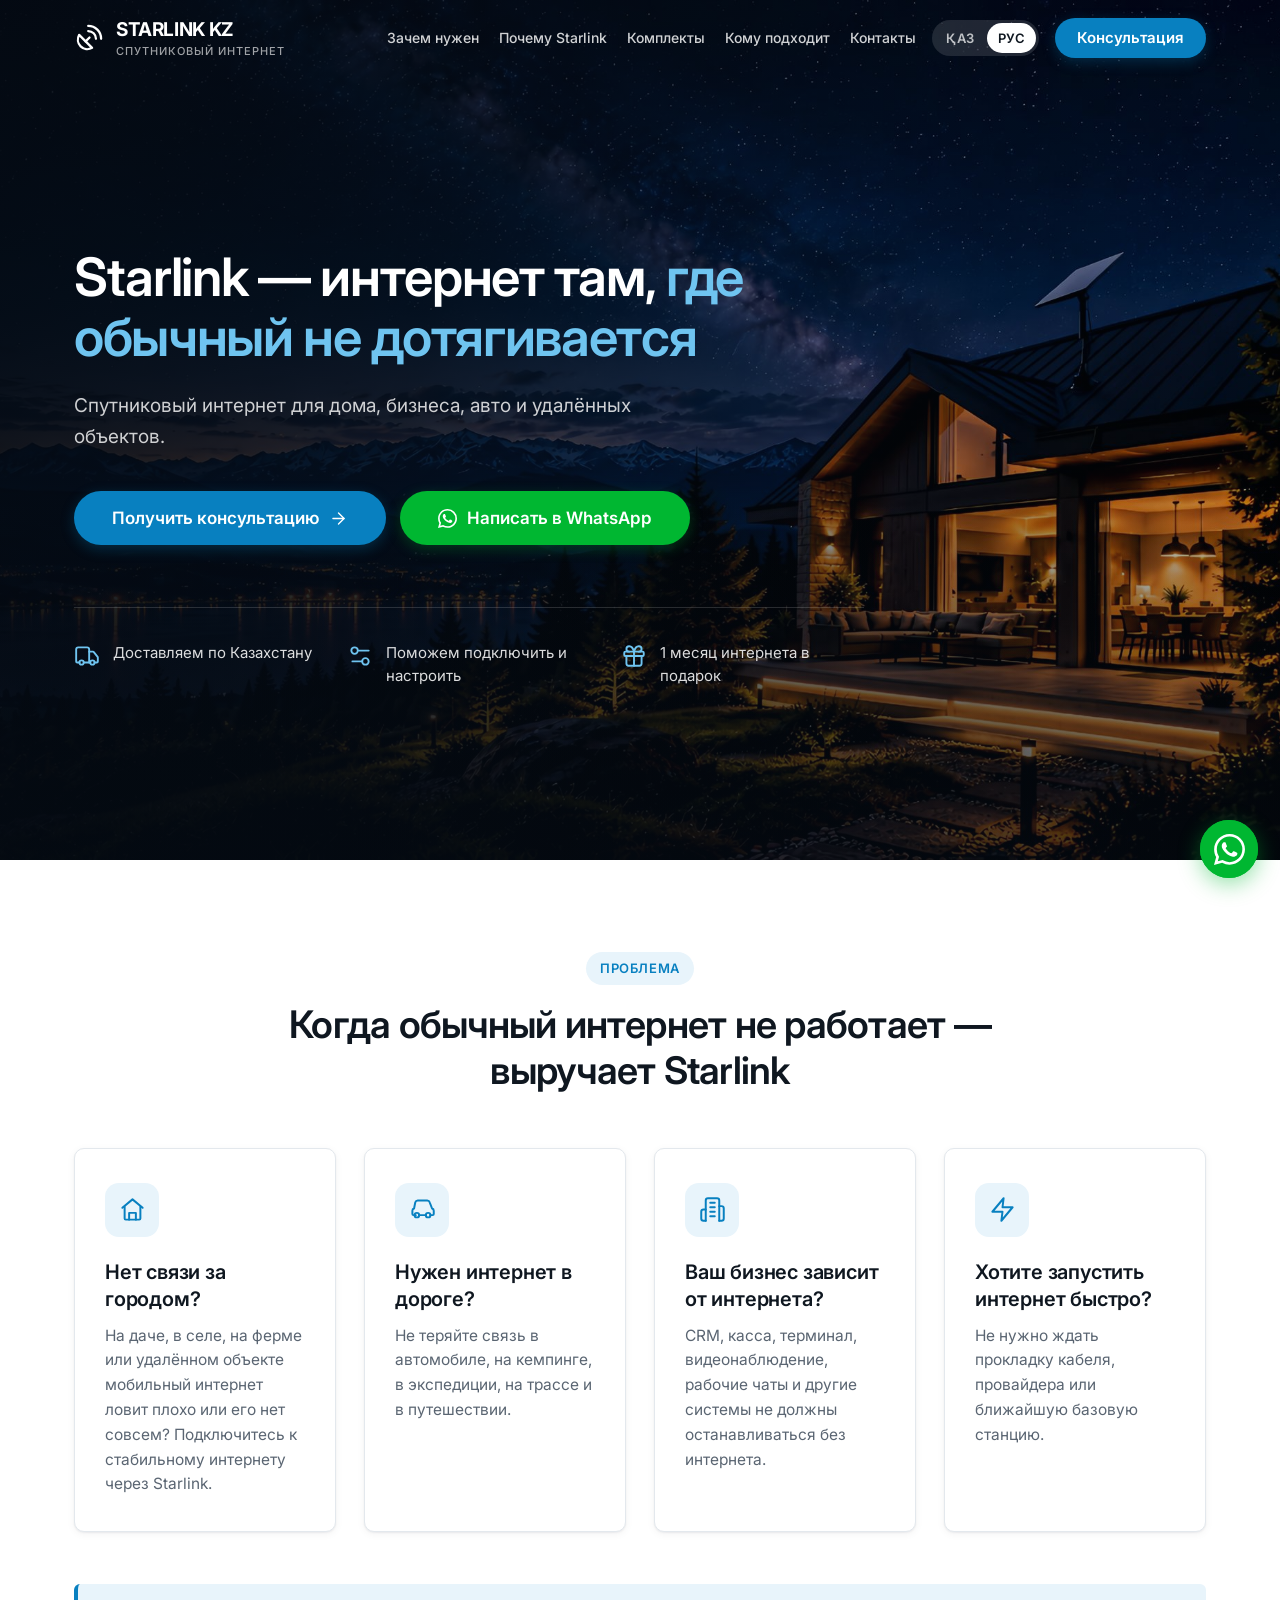
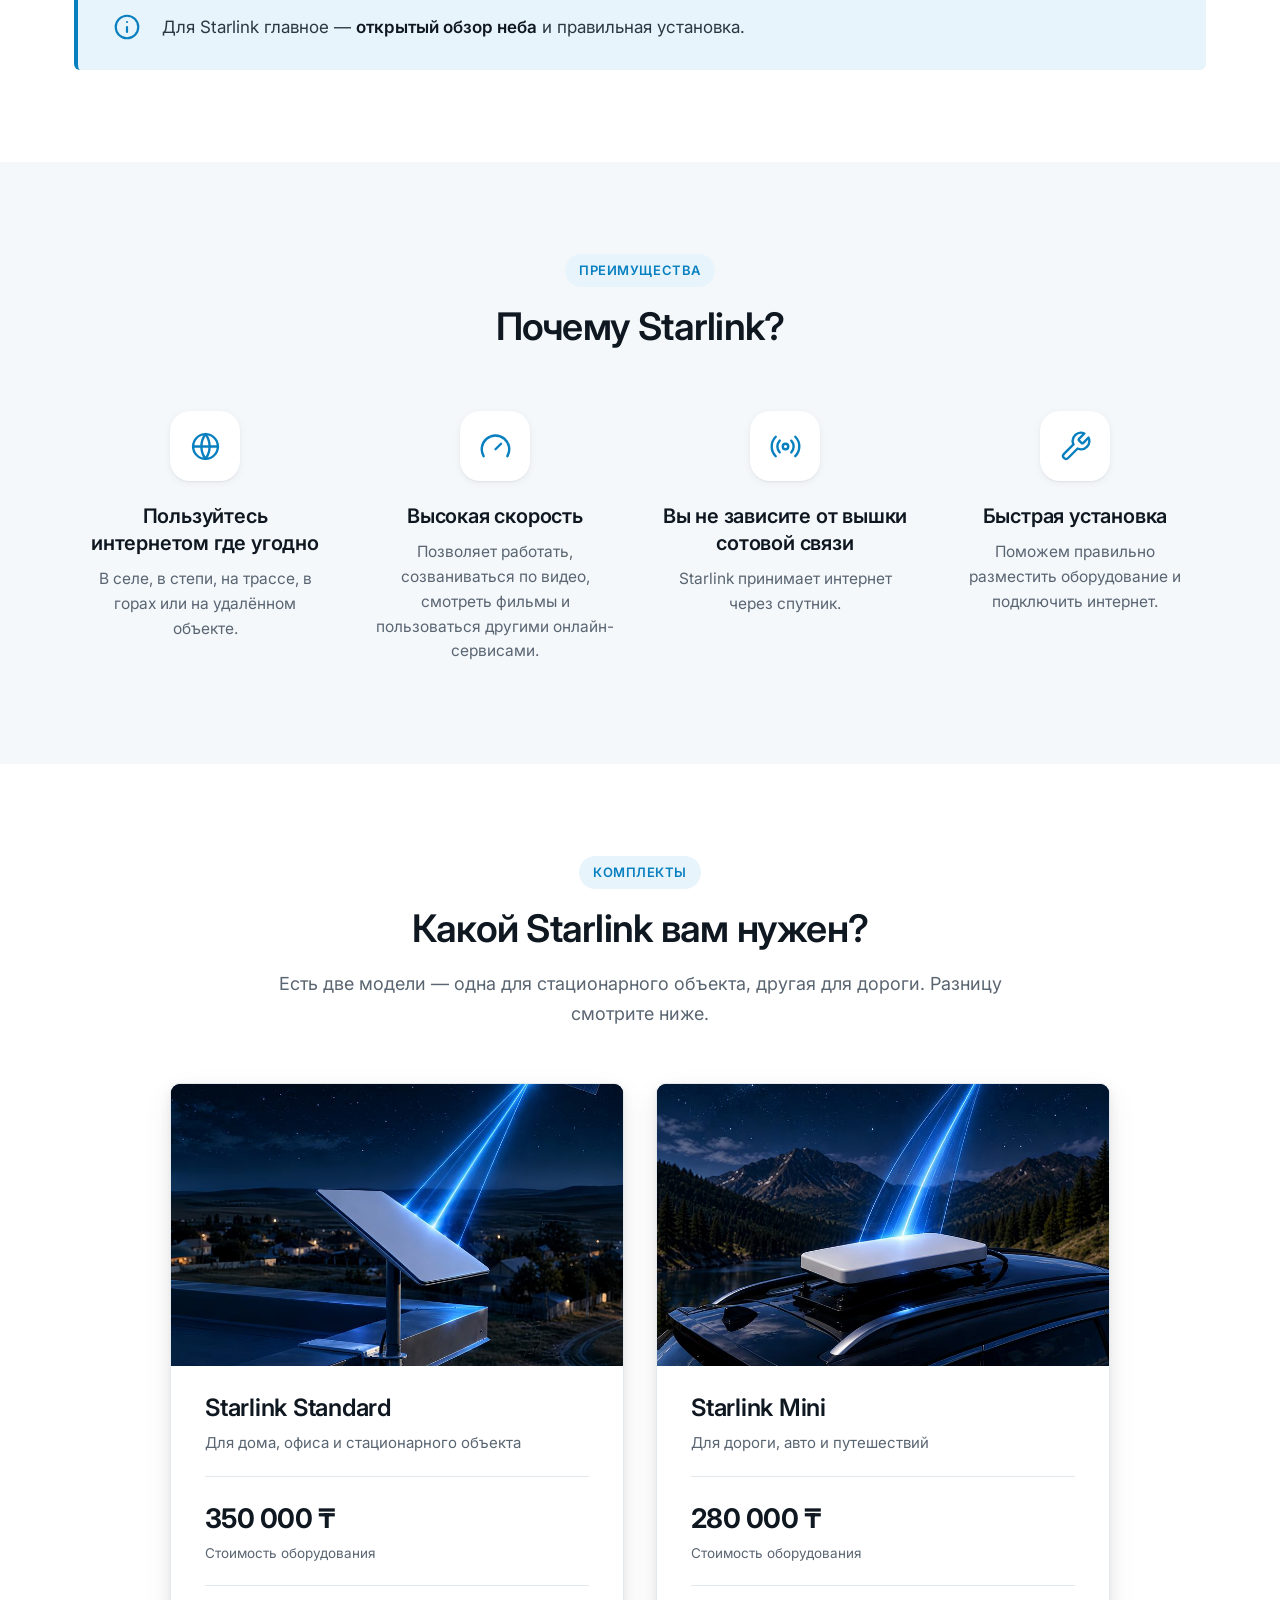
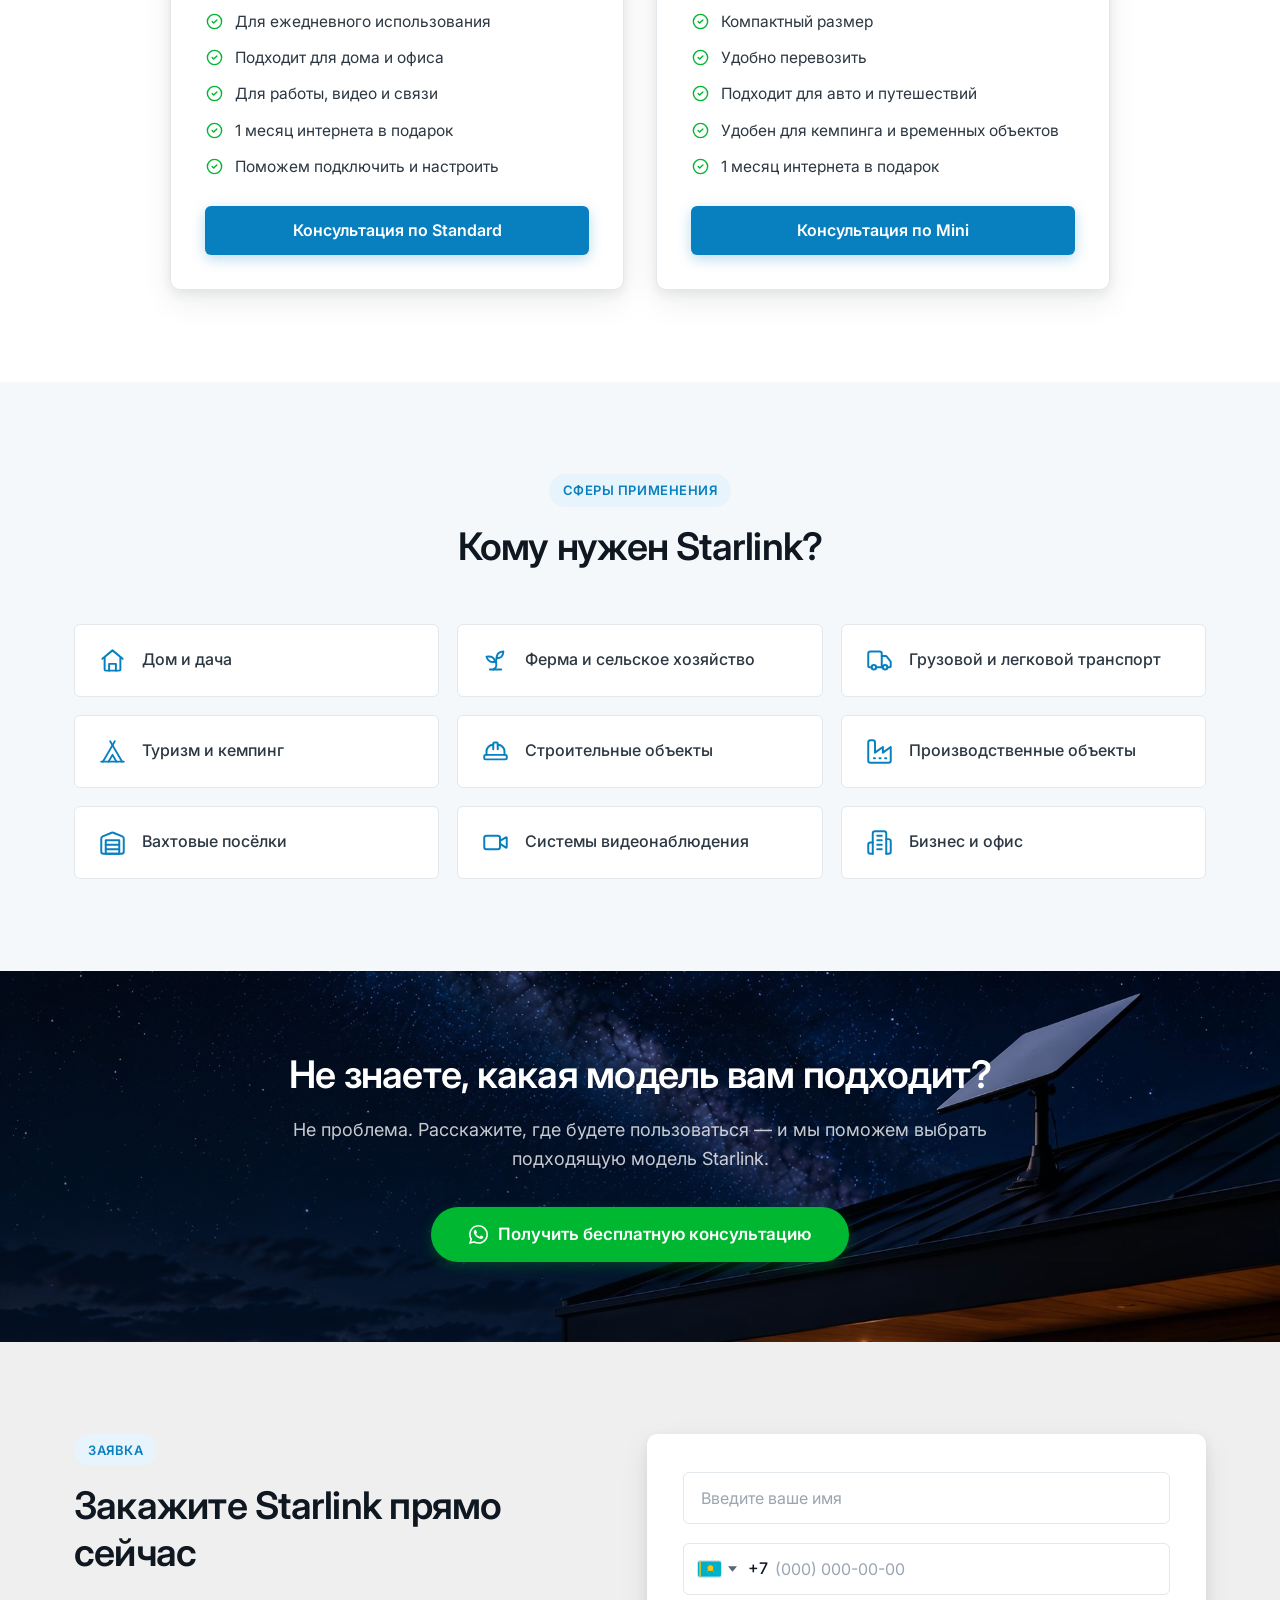
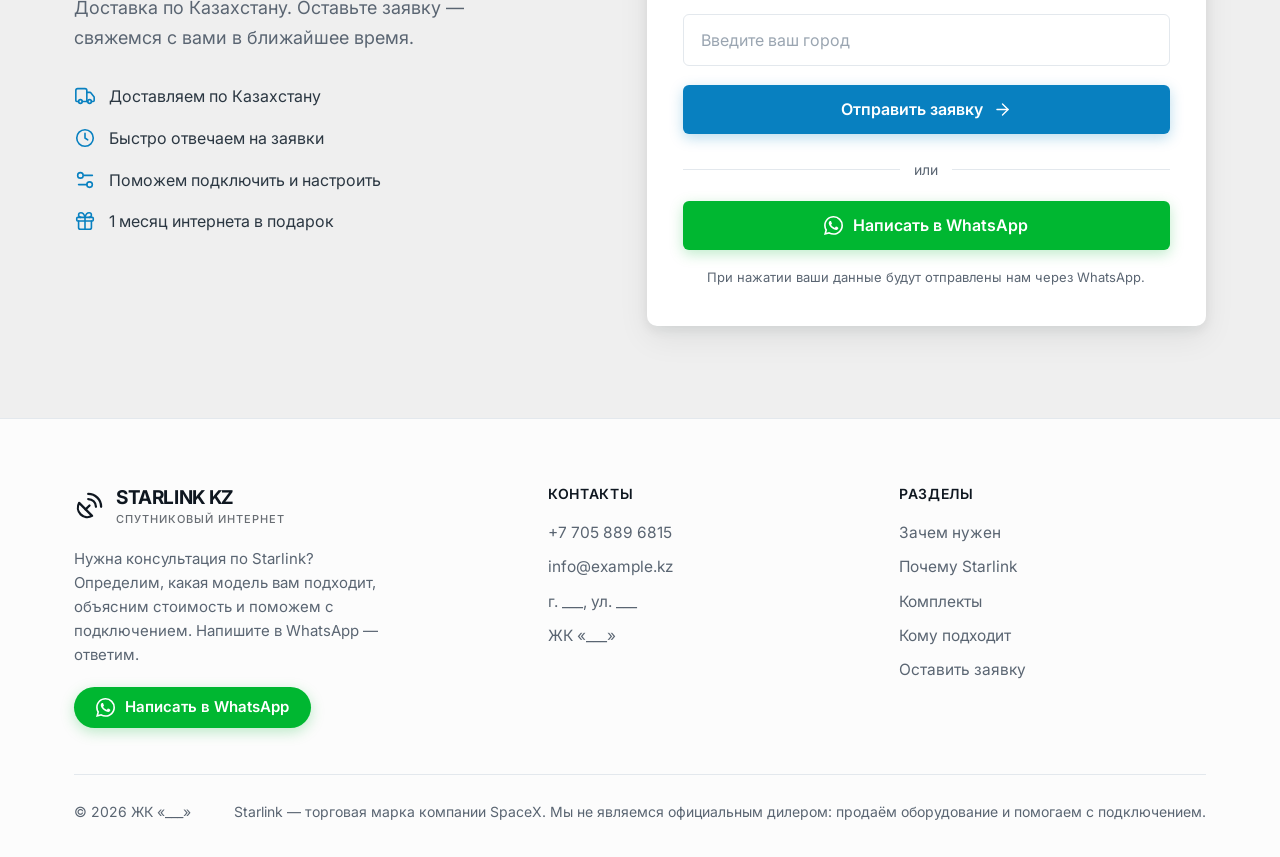
==== ru.html @ 50fb3e17 "Лендинг Starlink KZ: казахская и русская версии Статический сайт без сборки: HTML + CSS + JS.  - две" ====
<!DOCTYPE html>
<html lang="ru">
<head>
<meta charset="utf-8">
<meta name="viewport" content="width=device-width, initial-scale=1">
<title>Starlink в Казахстане — Standard и Mini | Спутниковый интернет</title>
<meta name="description" content="Спутниковый интернет Starlink: для дома, бизнеса, авто и удалённых объектов. Доставка по Казахстану, помощь с подключением и настройкой, 1 месяц интернета в подарок.">
<meta name="theme-color" content="#08131f">

<link rel="canonical" href="ru.html">
<link rel="alternate" hreflang="kk" href="index.html">
<link rel="alternate" hreflang="ru" href="ru.html">
<link rel="alternate" hreflang="x-default" href="index.html">

<meta property="og:type" content="website">
<meta property="og:locale" content="ru_KZ">
<meta property="og:title" content="Starlink в Казахстане — Standard и Mini">
<meta property="og:description" content="Интернет там, где обычный не дотягивается. Доставка по Казахстану, помощь с подключением, 1 месяц в подарок.">
<meta property="og:url" content="https://ernur0404.github.io/starlink-ildar-website/ru.html">
<meta property="og:image" content="https://ernur0404.github.io/starlink-ildar-website/assets/img/hero.jpg">
<meta name="twitter:card" content="summary_large_image">

<link rel="icon" href="assets/img/favicon.svg" type="image/svg+xml">

<!-- фон первого экрана грузим заранее: CSS-фоны браузер находит поздно -->
<link rel="preload" as="image" href="assets/img/hero.jpg" media="(min-width: 761px)">
<link rel="preload" as="image" href="assets/img/hero-mobile.jpg" media="(max-width: 760px)">

<link rel="preconnect" href="https://fonts.googleapis.com">
<link rel="preconnect" href="https://fonts.gstatic.com" crossorigin>
<link href="https://fonts.googleapis.com/css2?family=Inter:wght@400;500;600;700&display=swap" rel="stylesheet">
<link rel="stylesheet" href="assets/css/style.css">
</head>
<body>

<!-- ============================================================
     Набор иконок. Используется как <svg class="ico"><use href="#i-…"/></svg>
     ============================================================ -->
<svg class="sprite" aria-hidden="true" focusable="false"><defs>
  <symbol id="i-dish" viewBox="0 0 24 24"><path d="M4 10a7.31 7.31 0 0 0 10 10Z"/><path d="m9 15 3-3"/><path d="M17 13a6 6 0 0 0-6-6"/><path d="M21 13A10 10 0 0 0 11 3"/></symbol>
  <symbol id="i-truck" viewBox="0 0 24 24"><path d="M14 18V6a2 2 0 0 0-2-2H4a2 2 0 0 0-2 2v11a1 1 0 0 0 1 1h2"/><path d="M15 18H9"/><path d="M19 18h2a1 1 0 0 0 1-1v-3.65a1 1 0 0 0-.22-.62l-3.48-4.35A1 1 0 0 0 17.52 8H14"/><circle cx="17" cy="18" r="2"/><circle cx="7" cy="18" r="2"/></symbol>
  <symbol id="i-tools" viewBox="0 0 24 24"><path d="M20 7h-9"/><path d="M14 17H5"/><circle cx="17" cy="17" r="3"/><circle cx="7" cy="7" r="3"/></symbol>
  <symbol id="i-gift" viewBox="0 0 24 24"><rect x="3" y="8" width="18" height="4" rx="1"/><path d="M12 8v13"/><path d="M19 12v7a2 2 0 0 1-2 2H7a2 2 0 0 1-2-2v-7"/><path d="M7.5 8a2.5 2.5 0 0 1 0-5A4.8 8 0 0 1 12 8a4.8 8 0 0 1 4.5-5 2.5 2.5 0 0 1 0 5"/></symbol>
  <symbol id="i-home" viewBox="0 0 24 24"><path d="M3 10.5 12 3l9 7.5"/><path d="M5 9.5V20a1 1 0 0 0 1 1h12a1 1 0 0 0 1-1V9.5"/><path d="M9 21v-6h6v6"/></symbol>
  <symbol id="i-car" viewBox="0 0 24 24"><path d="M19 17h2c.6 0 1-.4 1-1v-3c0-.9-.7-1.7-1.5-1.9L18.4 5.6C18.1 4.6 17.2 4 16.2 4H7.8c-1 0-1.9.6-2.2 1.6L4.5 11.1C3.7 11.3 3 12.1 3 13v3c0 .6.4 1 1 1h2"/><circle cx="7" cy="17" r="2"/><path d="M9 17h6"/><circle cx="17" cy="17" r="2"/></symbol>
  <symbol id="i-office" viewBox="0 0 24 24"><path d="M6 22V4a2 2 0 0 1 2-2h8a2 2 0 0 1 2 2v18"/><path d="M6 12H4a2 2 0 0 0-2 2v6a2 2 0 0 0 2 2h2"/><path d="M18 9h2a2 2 0 0 1 2 2v9a2 2 0 0 1-2 2h-2"/><path d="M10 6h4"/><path d="M10 10h4"/><path d="M10 14h4"/><path d="M10 18h4"/></symbol>
  <symbol id="i-bolt" viewBox="0 0 24 24"><path d="M13 2 3 14h9l-1 8 10-12h-9l1-8z"/></symbol>
  <symbol id="i-globe" viewBox="0 0 24 24"><circle cx="12" cy="12" r="9"/><path d="M3 12h18"/><path d="M12 3a15 15 0 0 1 0 18 15 15 0 0 1 0-18z"/></symbol>
  <symbol id="i-speed" viewBox="0 0 24 24"><path d="m12 14 4-4"/><path d="M3.34 19a10 10 0 1 1 17.32 0"/></symbol>
  <symbol id="i-signal" viewBox="0 0 24 24"><path d="M4.9 19.1C1 15.2 1 8.8 4.9 4.9"/><path d="M7.8 16.2c-2.3-2.3-2.3-6.1 0-8.5"/><circle cx="12" cy="12" r="2"/><path d="M16.2 7.8c2.3 2.3 2.3 6.1 0 8.5"/><path d="M19.1 4.9C23 8.8 23 15.1 19.1 19"/></symbol>
  <symbol id="i-wrench" viewBox="0 0 24 24"><path d="M14.7 6.3a1 1 0 0 0 0 1.4l1.6 1.6a1 1 0 0 0 1.4 0l3.77-3.77a6 6 0 0 1-7.94 7.94l-6.91 6.91a2.12 2.12 0 0 1-3-3l6.91-6.91a6 6 0 0 1 7.94-7.94l-3.76 3.76z"/></symbol>
  <symbol id="i-check" viewBox="0 0 24 24"><circle cx="12" cy="12" r="9"/><path d="m9 12 2 2 4-4"/></symbol>
  <symbol id="i-sprout" viewBox="0 0 24 24"><path d="M7 20h10"/><path d="M10 20c5.5-2.5.8-6.4 3-10"/><path d="M9.5 9.4c1.1.8 1.8 2.2 2.3 3.7-2 .4-3.5.4-4.8-.3-1.2-.6-2.3-1.9-3-4.2 2.8-.5 4.4 0 5.5.8"/><path d="M14.1 6a7 7 0 0 0-1.1 4c1.9-.1 3.3-.6 4.3-1.4 1-1 1.6-2.3 1.7-4.6-2.7.1-4 1-4.9 2"/></symbol>
  <symbol id="i-tent" viewBox="0 0 24 24"><path d="M3.5 21 14 3"/><path d="M20.5 21 10 3"/><path d="M15.5 21 12 15l-3.5 6"/><path d="M2 21h20"/></symbol>
  <symbol id="i-hat" viewBox="0 0 24 24"><path d="M2 18a1 1 0 0 0 1 1h18a1 1 0 0 0 1-1v-2a1 1 0 0 0-1-1H3a1 1 0 0 0-1 1z"/><path d="M10 10V5a1 1 0 0 1 1-1h2a1 1 0 0 1 1 1v5"/><path d="M4 15v-3a6 6 0 0 1 6-6"/><path d="M14 6a6 6 0 0 1 6 6v3"/></symbol>
  <symbol id="i-factory" viewBox="0 0 24 24"><path d="M2 20a2 2 0 0 0 2 2h16a2 2 0 0 0 2-2V8l-7 5V8l-7 5V4a2 2 0 0 0-2-2H4a2 2 0 0 0-2 2z"/><path d="M17 18h1"/><path d="M12 18h1"/><path d="M7 18h1"/></symbol>
  <symbol id="i-warehouse" viewBox="0 0 24 24"><path d="M22 8.35V20a2 2 0 0 1-2 2H4a2 2 0 0 1-2-2V8.35a2 2 0 0 1 1.26-1.85l8-3.2a2 2 0 0 1 1.48 0l8 3.2A2 2 0 0 1 22 8.35Z"/><path d="M6 18h12"/><path d="M6 14h12"/><rect x="6" y="10" width="12" height="12"/></symbol>
  <symbol id="i-video" viewBox="0 0 24 24"><path d="m16 13 5.2 3.5a.5.5 0 0 0 .8-.4V7.9a.5.5 0 0 0-.8-.5L16 10.5"/><rect x="2" y="6" width="14" height="12" rx="2"/></symbol>
  <symbol id="i-pin" viewBox="0 0 24 24"><path d="M20 10c0 6-8 12-8 12s-8-6-8-12a8 8 0 0 1 16 0"/><circle cx="12" cy="10" r="3"/></symbol>
  <symbol id="i-phone" viewBox="0 0 24 24"><path d="M13.8 16.6a1 1 0 0 0 1.2-.3l.4-.5A2 2 0 0 1 17 15h3a2 2 0 0 1 2 2v3a2 2 0 0 1-2 2A18 18 0 0 1 2 4a2 2 0 0 1 2-2h3a2 2 0 0 1 2 2v3a2 2 0 0 1-.8 1.6l-.5.4a1 1 0 0 0-.3 1.2 14 14 0 0 0 6.4 6.4"/></symbol>
  <symbol id="i-clock" viewBox="0 0 24 24"><circle cx="12" cy="12" r="9"/><path d="M12 7v5l3 2"/></symbol>
  <symbol id="i-shield" viewBox="0 0 24 24"><path d="M20 13c0 5-3.5 7.5-7.66 8.95a1 1 0 0 1-.67-.01C7.5 20.5 4 18 4 13V6a1 1 0 0 1 1-1c2 0 4.5-1.2 6.24-2.72a1.17 1.17 0 0 1 1.52 0C14.51 3.81 17 5 19 5a1 1 0 0 1 1 1z"/></symbol>
  <symbol id="i-info" viewBox="0 0 24 24"><circle cx="12" cy="12" r="9"/><path d="M12 16v-4"/><path d="M12 8h.01"/></symbol>
  <symbol id="i-arrow" viewBox="0 0 24 24"><path d="M5 12h14"/><path d="m12 5 7 7-7 7"/></symbol>
  <symbol id="i-wa" viewBox="0 0 24 24"><path d="M17.47 14.38c-.3-.15-1.76-.87-2.03-.97-.27-.1-.47-.15-.67.15-.2.3-.77.97-.94 1.16-.17.2-.35.23-.64.08-.3-.15-1.26-.46-2.4-1.48-.88-.79-1.48-1.76-1.65-2.06-.17-.3-.02-.46.13-.6.13-.14.3-.35.45-.53.15-.17.2-.3.3-.5.1-.2.05-.37-.03-.52-.07-.15-.67-1.61-.91-2.2-.24-.58-.49-.5-.67-.51h-.57c-.2 0-.52.07-.8.37-.27.3-1.04 1.02-1.04 2.48 0 1.46 1.07 2.88 1.22 3.07.15.2 2.1 3.2 5.08 4.49.7.3 1.26.49 1.69.62.71.23 1.36.2 1.87.12.57-.09 1.76-.72 2-1.41.25-.7.25-1.29.18-1.42-.08-.12-.27-.2-.57-.34m-5.42 7.4a9.87 9.87 0 0 1-5.03-1.37l-.36-.22-3.74.98 1-3.65-.24-.37a9.86 9.86 0 0 1-1.51-5.26c0-5.45 4.44-9.89 9.89-9.89a9.82 9.82 0 0 1 6.99 2.9 9.82 9.82 0 0 1 2.89 6.99c0 5.45-4.44 9.89-9.89 9.89M20.52 3.45A11.87 11.87 0 0 0 12.05 0C5.46 0 .1 5.36.1 11.94c0 2.1.55 4.15 1.59 5.95L0 24l6.3-1.65a11.9 11.9 0 0 0 5.74 1.46c6.58 0 11.95-5.36 11.95-11.95a11.9 11.9 0 0 0-3.47-8.41"/></symbol>

  <!-- Флаги стран для поля телефона (упрощённые, 24x16) -->
  <symbol id="fl-kz" viewBox="0 0 24 16"><rect width="24" height="16" fill="#00afca"/><circle cx="13" cy="7" r="3" fill="#fec50c"/><path d="M9.5 10.6c1-1.1 2.1-1.6 3.5-1.6s2.5.5 3.5 1.6" stroke="#fec50c" stroke-width=".9" fill="none" stroke-linecap="round"/><rect x="1.4" width="1.5" height="16" fill="#fec50c"/></symbol>
  <symbol id="fl-ru" viewBox="0 0 24 16"><rect width="24" height="16" fill="#fff"/><rect y="5.33" width="24" height="5.34" fill="#0039a6"/><rect y="10.67" width="24" height="5.33" fill="#d52b1e"/></symbol>
  <symbol id="fl-uz" viewBox="0 0 24 16"><rect width="24" height="16" fill="#0099b5"/><rect y="5.33" width="24" height="5.34" fill="#fff"/><rect y="10.67" width="24" height="5.33" fill="#1eb53a"/><rect y="5" width="24" height=".55" fill="#ce1126"/><rect y="10.45" width="24" height=".55" fill="#ce1126"/><circle cx="4.4" cy="2.6" r="1.7" fill="#fff"/><circle cx="5.3" cy="2.4" r="1.6" fill="#0099b5"/></symbol>
  <symbol id="fl-kg" viewBox="0 0 24 16"><rect width="24" height="16" fill="#e8112d"/><circle cx="12" cy="8" r="3.2" fill="#ffef00"/><circle cx="12" cy="8" r="2" fill="none" stroke="#e8112d" stroke-width=".6"/></symbol>
  <symbol id="fl-tj" viewBox="0 0 24 16"><rect width="24" height="16" fill="#cc0000"/><rect y="4.6" width="24" height="6.8" fill="#fff"/><rect y="11.4" width="24" height="4.6" fill="#006600"/><circle cx="12" cy="8" r="1.7" fill="#f8c300"/></symbol>
  <symbol id="fl-tm" viewBox="0 0 24 16"><rect width="24" height="16" fill="#28ae66"/><rect x="3" width="3.4" height="16" fill="#c1272d"/><circle cx="14" cy="4.2" r="1.7" fill="#fff"/><circle cx="14.9" cy="4" r="1.6" fill="#28ae66"/></symbol>
  <symbol id="fl-az" viewBox="0 0 24 16"><rect width="24" height="16" fill="#0092bc"/><rect y="5.33" width="24" height="5.34" fill="#e8112d"/><rect y="10.67" width="24" height="5.33" fill="#00af66"/><circle cx="10.8" cy="8" r="2.3" fill="#fff"/><circle cx="11.7" cy="8" r="2" fill="#e8112d"/></symbol>
  <symbol id="fl-ge" viewBox="0 0 24 16"><rect width="24" height="16" fill="#fff"/><rect x="10" width="4" height="16" fill="#ff0000"/><rect y="6" width="24" height="4" fill="#ff0000"/><rect x="4" y="2" width="2.4" height=".9" fill="#ff0000"/><rect x="4.8" y="1.2" width=".9" height="2.4" fill="#ff0000"/><rect x="17.6" y="2" width="2.4" height=".9" fill="#ff0000"/><rect x="18.4" y="1.2" width=".9" height="2.4" fill="#ff0000"/></symbol>
  <symbol id="fl-by" viewBox="0 0 24 16"><rect width="24" height="16" fill="#c8313e"/><rect y="10.67" width="24" height="5.33" fill="#4aa657"/><rect width="4.2" height="16" fill="#fff"/><path d="M1.2 1.6h1.8v1.8H1.2zM1.2 5.6h1.8v1.8H1.2zM1.2 9.6h1.8v1.8H1.2zM1.2 13.2h1.8V15H1.2z" fill="#c8313e"/></symbol>
  <symbol id="fl-ua" viewBox="0 0 24 16"><rect width="24" height="16" fill="#005bbb"/><rect y="8" width="24" height="8" fill="#ffd500"/></symbol>
  <symbol id="fl-mn" viewBox="0 0 24 16"><rect width="24" height="16" fill="#c4272f"/><rect x="8" width="8" height="16" fill="#015197"/><rect x="2.6" y="4.4" width="1.8" height="7.2" fill="#f9cf02"/><circle cx="3.5" cy="3" r="1.1" fill="#f9cf02"/></symbol>
  <symbol id="fl-tr" viewBox="0 0 24 16"><rect width="24" height="16" fill="#e30a17"/><circle cx="9" cy="8" r="3.3" fill="#fff"/><circle cx="10.3" cy="8" r="2.7" fill="#e30a17"/><path d="m14.4 6.3.62 1.78 1.88.03-1.5 1.14.55 1.8-1.55-1.05-1.55 1.05.55-1.8-1.5-1.14 1.88-.03z" fill="#fff"/></symbol>
  <symbol id="fl-cn" viewBox="0 0 24 16"><rect width="24" height="16" fill="#de2910"/><path d="m5 2.2.92 2.8 2.94.02-2.38 1.73.89 2.8L5 7.85 2.63 9.55l.89-2.8L1.14 5.02l2.94-.02z" fill="#ffde00"/><circle cx="9.8" cy="2" r=".75" fill="#ffde00"/><circle cx="11.4" cy="3.9" r=".75" fill="#ffde00"/><circle cx="11.4" cy="6.2" r=".75" fill="#ffde00"/><circle cx="9.8" cy="7.9" r=".75" fill="#ffde00"/></symbol>
  <symbol id="fl-ae" viewBox="0 0 24 16"><rect width="24" height="16" fill="#fff"/><rect width="24" height="5.33" fill="#00732f"/><rect y="10.67" width="24" height="5.33" fill="#000"/><rect width="7" height="16" fill="#ff0000"/></symbol>
  <symbol id="fl-de" viewBox="0 0 24 16"><rect width="24" height="16" fill="#000"/><rect y="5.33" width="24" height="5.34" fill="#dd0000"/><rect y="10.67" width="24" height="5.33" fill="#ffce00"/></symbol>
  <symbol id="fl-us" viewBox="0 0 24 16"><rect width="24" height="16" fill="#fff"/><path d="M0 0h24v1.23H0zM0 2.46h24v1.23H0zM0 4.92h24v1.23H0zM0 7.38h24v1.24H0zM0 9.85h24v1.23H0zM0 12.31h24v1.23H0zM0 14.77h24v1.23H0z" fill="#b22234"/><rect width="10" height="8.62" fill="#3c3b6e"/></symbol>
  <symbol id="i-caret" viewBox="0 0 10 6"><path d="M0 0h10L5 6z" fill="currentColor" stroke="none"/></symbol>
</defs></svg>


<!-- ================================ Шапка ================================ -->
<header class="hdr">
  <div class="wrap hdr__in">
    <a class="logo" href="ru.html">
      <svg class="ico" width="31" height="31"><use href="#i-dish"/></svg>
      <span><b>STARLINK KZ</b><span>Спутниковый интернет</span></span>
    </a>

    <nav class="nav" id="nav">
      <a href="#problems">Зачем нужен</a>
      <a href="#why">Почему Starlink</a>
      <a href="#plans">Комплекты</a>
      <a href="#uses">Кому подходит</a>
      <a href="#contact">Контакты</a>
    </nav>

    <div class="hdr__side">
      <div class="lang">
        <a href="index.html" lang="kk">ҚАЗ</a>
        <a href="ru.html" aria-current="true" lang="ru">РУС</a>
      </div>
      <a class="btn btn--primary btn--sm" href="#contact">Консультация</a>
    </div>

    <button class="burger" type="button" aria-label="Меню" aria-expanded="false" aria-controls="nav">
      <span></span><span></span><span></span>
    </button>
  </div>
</header>

<main>

<!-- ================================= Hero ================================ -->
<section class="hero">
  <div class="wrap">
    <div class="hero__in">
      <h1>Starlink — интернет там, <em>где обычный не дотягивается</em></h1>
      <p class="hero__lead">Спутниковый интернет для дома, бизнеса, авто и удалённых объектов.</p>

      <div class="hero__acts">
        <a class="btn btn--primary btn--lg" href="#contact">
          Получить консультацию
          <svg class="ico" width="19" height="19"><use href="#i-arrow"/></svg>
        </a>
        <a class="btn btn--wa btn--lg" href="#" data-wa="general">
          <svg class="ico ico--fill" width="19" height="19"><use href="#i-wa"/></svg>
          Написать в WhatsApp
        </a>
      </div>

      <div class="hero__pills">
        <div class="pill">
          <svg class="ico"><use href="#i-truck"/></svg>
          <p>Доставляем по Казахстану</p>
        </div>
        <div class="pill">
          <svg class="ico"><use href="#i-tools"/></svg>
          <p>Поможем подключить и настроить</p>
        </div>
        <div class="pill">
          <svg class="ico"><use href="#i-gift"/></svg>
          <p>1 месяц интернета в подарок</p>
        </div>
      </div>
    </div>
  </div>
</section>

<!-- ============================== Проблемы =============================== -->
<section class="section" id="problems">
  <div class="wrap">
    <div class="head rv">
      <span class="eyebrow">Проблема</span>
      <h2>Когда обычный интернет не работает — выручает Starlink</h2>
    </div>

    <div class="grid grid--4">
      <article class="card rv">
        <div class="card__ico"><svg class="ico"><use href="#i-home"/></svg></div>
        <h3>Нет связи за городом?</h3>
        <p>На даче, в селе, на ферме или удалённом объекте мобильный интернет ловит плохо или его нет совсем? Подключитесь к стабильному интернету через Starlink.</p>
      </article>

      <article class="card rv">
        <div class="card__ico"><svg class="ico"><use href="#i-car"/></svg></div>
        <h3>Нужен интернет в дороге?</h3>
        <p>Не теряйте связь в автомобиле, на кемпинге, в экспедиции, на трассе и в путешествии.</p>
      </article>

      <article class="card rv">
        <div class="card__ico"><svg class="ico"><use href="#i-office"/></svg></div>
        <h3>Ваш бизнес зависит от интернета?</h3>
        <p>CRM, касса, терминал, видеонаблюдение, рабочие чаты и другие системы не должны останавливаться без интернета.</p>
      </article>

      <article class="card rv">
        <div class="card__ico"><svg class="ico"><use href="#i-bolt"/></svg></div>
        <h3>Хотите запустить интернет быстро?</h3>
        <p>Не нужно ждать прокладку кабеля, провайдера или ближайшую базовую станцию.</p>
      </article>
    </div>

    <div class="note rv">
      <svg class="ico"><use href="#i-info"/></svg>
      <p>Для Starlink главное — <b>открытый обзор неба</b> и правильная установка.</p>
    </div>
  </div>
</section>

<!-- ============================ Почему Starlink ========================== -->
<section class="section section--tint" id="why">
  <div class="wrap">
    <div class="head rv">
      <span class="eyebrow">Преимущества</span>
      <h2>Почему Starlink?</h2>
    </div>

    <div class="grid grid--4">
      <article class="feat rv">
        <div class="feat__ico"><svg class="ico"><use href="#i-globe"/></svg></div>
        <h3>Пользуйтесь интернетом где угодно</h3>
        <p>В селе, в степи, на трассе, в горах или на удалённом объекте.</p>
      </article>

      <article class="feat rv">
        <div class="feat__ico"><svg class="ico"><use href="#i-speed"/></svg></div>
        <h3>Высокая скорость</h3>
        <p>Позволяет работать, созваниваться по видео, смотреть фильмы и пользоваться другими онлайн-сервисами.</p>
      </article>

      <article class="feat rv">
        <div class="feat__ico"><svg class="ico"><use href="#i-signal"/></svg></div>
        <h3>Вы не зависите от вышки сотовой связи</h3>
        <p>Starlink принимает интернет через спутник.</p>
      </article>

      <article class="feat rv">
        <div class="feat__ico"><svg class="ico"><use href="#i-wrench"/></svg></div>
        <h3>Быстрая установка</h3>
        <p>Поможем правильно разместить оборудование и подключить интернет.</p>
      </article>
    </div>
  </div>
</section>

<!-- ============================== Комплекты ============================== -->
<section class="section" id="plans">
  <div class="wrap">
    <div class="head rv">
      <span class="eyebrow">Комплекты</span>
      <h2>Какой Starlink вам нужен?</h2>
      <p class="lead">Есть две модели — одна для стационарного объекта, другая для дороги. Разницу смотрите ниже.</p>
    </div>

    <div class="plans">
      <article class="plan rv">
        <div class="plan__art">
          <img src="assets/img/plan-standard.jpg" width="880" height="880" loading="lazy" decoding="async"
               alt="Starlink Standard: антенна на мачте, закреплённая на крыше дома, ночное село">
        </div>
        <h3>Starlink Standard</h3>
        <p class="plan__sub">Для дома, офиса и стационарного объекта</p>
        <div class="plan__price">
          <b>350 000 ₸</b>
          <i>Стоимость оборудования</i>
        </div>
        <ul>
          <li><svg class="ico"><use href="#i-check"/></svg>Для ежедневного использования</li>
          <li><svg class="ico"><use href="#i-check"/></svg>Подходит для дома и офиса</li>
          <li><svg class="ico"><use href="#i-check"/></svg>Для работы, видео и связи</li>
          <li><svg class="ico"><use href="#i-check"/></svg>1 месяц интернета в подарок</li>
          <li><svg class="ico"><use href="#i-check"/></svg>Поможем подключить и настроить</li>
        </ul>
        <a class="btn btn--primary btn--card" href="#" data-wa="standard">Консультация по Standard</a>
      </article>

      <article class="plan rv">
        <div class="plan__art plan__art--mini">
          <img src="assets/img/plan-mini.jpg" width="880" height="880" loading="lazy" decoding="async"
               alt="Starlink Mini: компактная панель, закреплённая на крыше автомобиля">
        </div>
        <h3>Starlink Mini</h3>
        <p class="plan__sub">Для дороги, авто и путешествий</p>
        <div class="plan__price">
          <b>280 000 ₸</b>
          <i>Стоимость оборудования</i>
        </div>
        <ul>
          <li><svg class="ico"><use href="#i-check"/></svg>Компактный размер</li>
          <li><svg class="ico"><use href="#i-check"/></svg>Удобно перевозить</li>
          <li><svg class="ico"><use href="#i-check"/></svg>Подходит для авто и путешествий</li>
          <li><svg class="ico"><use href="#i-check"/></svg>Удобен для кемпинга и временных объектов</li>
          <li><svg class="ico"><use href="#i-check"/></svg>1 месяц интернета в подарок</li>
        </ul>
        <a class="btn btn--primary btn--card" href="#" data-wa="mini">Консультация по Mini</a>
      </article>
    </div>
  </div>
</section>

<!-- ============================= Кому подходит =========================== -->
<section class="section section--tint" id="uses">
  <div class="wrap">
    <div class="head rv">
      <span class="eyebrow">Сферы применения</span>
      <h2>Кому нужен Starlink?</h2>
    </div>

    <div class="uses">
      <div class="use rv"><svg class="ico"><use href="#i-home"/></svg>Дом и дача</div>
      <div class="use rv"><svg class="ico"><use href="#i-sprout"/></svg>Ферма и сельское хозяйство</div>
      <div class="use rv"><svg class="ico"><use href="#i-truck"/></svg>Грузовой и легковой транспорт</div>
      <div class="use rv"><svg class="ico"><use href="#i-tent"/></svg>Туризм и кемпинг</div>
      <div class="use rv"><svg class="ico"><use href="#i-hat"/></svg>Строительные объекты</div>
      <div class="use rv"><svg class="ico"><use href="#i-factory"/></svg>Производственные объекты</div>
      <div class="use rv"><svg class="ico"><use href="#i-warehouse"/></svg>Вахтовые посёлки</div>
      <div class="use rv"><svg class="ico"><use href="#i-video"/></svg>Системы видеонаблюдения</div>
      <div class="use rv"><svg class="ico"><use href="#i-office"/></svg>Бизнес и офис</div>
    </div>
  </div>
</section>

<!-- =========================== Полоса-консультация ======================= -->
<section class="cta">
  <div class="wrap">
    <div class="cta__in rv">
      <h2>Не знаете, какая модель вам подходит?</h2>
      <p>Не проблема. Расскажите, где будете пользоваться — и мы поможем выбрать подходящую модель Starlink.</p>
      <a class="btn btn--wa btn--lg" href="#" data-wa="general">
        <svg class="ico ico--fill" width="19" height="19"><use href="#i-wa"/></svg>
        Получить бесплатную консультацию
      </a>
    </div>
  </div>
</section>

<!-- ================================ Форма ================================ -->
<section class="section section--soft" id="contact">
  <div class="wrap">
    <div class="lead-grid">

      <div class="lead-info rv">
        <span class="eyebrow">Заявка</span>
        <h2>Закажите Starlink прямо сейчас</h2>
        <p class="lead">Доставка по Казахстану. Оставьте заявку — свяжемся с вами в ближайшее время.</p>
        <ul>
          <li><svg class="ico"><use href="#i-truck"/></svg>Доставляем по Казахстану</li>
          <li><svg class="ico"><use href="#i-clock"/></svg>Быстро отвечаем на заявки</li>
          <li><svg class="ico"><use href="#i-tools"/></svg>Поможем подключить и настроить</li>
          <li><svg class="ico"><use href="#i-gift"/></svg>1 месяц интернета в подарок</li>
        </ul>
      </div>

      <form class="form rv" id="lead-form" novalidate>
        <div class="field">
          <label for="f-name" class="sr-only">Ваше имя</label>
          <input id="f-name" name="name" type="text" autocomplete="name" placeholder="Введите ваше имя">
          <p class="err"></p>
        </div>

        <div class="field">
          <label for="f-phone" class="sr-only">Номер телефона</label>
          <div class="phone">
            <span class="phone__country">
              <svg class="phone__flag" aria-hidden="true"><use href="#fl-kz"/></svg>
              <svg class="phone__caret" aria-hidden="true"><use href="#i-caret"/></svg>
              <!-- Список лежит прозрачным слоем поверх флага: на телефоне
                   открывается привычный системный выбор, а вид у поля свой -->
              <select id="f-country" aria-label="Код страны">
                <option value="KZ" data-dial="7"   data-flag="fl-kz" selected>Казахстан +7</option>
                <option value="RU" data-dial="7"   data-flag="fl-ru">Россия +7</option>
                <option value="UZ" data-dial="998" data-flag="fl-uz">Узбекистан +998</option>
                <option value="KG" data-dial="996" data-flag="fl-kg">Кыргызстан +996</option>
                <option value="TJ" data-dial="992" data-flag="fl-tj">Таджикистан +992</option>
                <option value="TM" data-dial="993" data-flag="fl-tm">Туркменистан +993</option>
                <option value="AZ" data-dial="994" data-flag="fl-az">Азербайджан +994</option>
                <option value="GE" data-dial="995" data-flag="fl-ge">Грузия +995</option>
                <option value="BY" data-dial="375" data-flag="fl-by">Беларусь +375</option>
                <option value="UA" data-dial="380" data-flag="fl-ua">Украина +380</option>
                <option value="MN" data-dial="976" data-flag="fl-mn">Монголия +976</option>
                <option value="TR" data-dial="90"  data-flag="fl-tr">Турция +90</option>
                <option value="CN" data-dial="86"  data-flag="fl-cn">Китай +86</option>
                <option value="AE" data-dial="971" data-flag="fl-ae">ОАЭ +971</option>
                <option value="DE" data-dial="49"  data-flag="fl-de">Германия +49</option>
                <option value="US" data-dial="1"   data-flag="fl-us">США +1</option>
              </select>
            </span>
            <span class="phone__dial">+7</span>
            <input id="f-phone" name="phone" type="tel" inputmode="tel" autocomplete="tel-national" placeholder="(000) 000-00-00">
          </div>
          <p class="err"></p>
        </div>

        <div class="field">
          <label for="f-city" class="sr-only">Ваш город</label>
          <input id="f-city" name="city" type="text" autocomplete="address-level2" placeholder="Введите ваш город">
          <p class="err"></p>
        </div>

        <button class="btn btn--primary" type="submit">
          Отправить заявку
          <svg class="ico" width="19" height="19"><use href="#i-arrow"/></svg>
        </button>

        <div class="form__or"><span>или</span></div>

        <a class="btn btn--wa" href="#" data-wa="general">
          <svg class="ico ico--fill" width="19" height="19"><use href="#i-wa"/></svg>
          Написать в WhatsApp
        </a>

        <p class="form__note">При нажатии ваши данные будут отправлены нам через WhatsApp.</p>
      </form>

    </div>
  </div>
</section>

</main>

<!-- ================================ Футер ================================ -->
<footer class="foot">
  <div class="wrap">
    <div class="foot__grid">

      <div class="foot__brand">
        <a class="logo" href="ru.html">
          <svg class="ico" width="31" height="31"><use href="#i-dish"/></svg>
          <span><b>STARLINK KZ</b><span>Спутниковый интернет</span></span>
        </a>
        <p class="foot__about">
          Нужна консультация по Starlink? Определим, какая модель вам подходит, объясним
          стоимость и поможем с подключением. Напишите в WhatsApp — ответим.
        </p>
        <div class="foot__acts">
          <a class="btn btn--wa btn--sm" href="#" data-wa="general">
            <svg class="ico ico--fill" width="18" height="18"><use href="#i-wa"/></svg>
            Написать в WhatsApp
          </a>
        </div>
      </div>

      <div>
        <h4>Контакты</h4>
        <ul>
          <li><a href="#" data-tel data-contact="phone">+7 705 889 6815</a></li>
          <li><a href="#" data-mail>info@example.kz</a></li>
          <li data-contact="address">___ қаласы, ___ көшесі</li>
          <li data-contact="company">ЖК «___»</li>
        </ul>
      </div>

      <div>
        <h4>Разделы</h4>
        <ul>
          <li><a href="#problems">Зачем нужен</a></li>
          <li><a href="#why">Почему Starlink</a></li>
          <li><a href="#plans">Комплекты</a></li>
          <li><a href="#uses">Кому подходит</a></li>
          <li><a href="#contact">Оставить заявку</a></li>
        </ul>
      </div>

    </div>

    <div class="foot__bot">
      <span>© <span data-year>2026</span> <span data-contact="company">ЖК «___»</span></span>
      <span>Starlink — торговая марка компании SpaceX. Мы не являемся официальным дилером: продаём оборудование и помогаем с подключением.</span>
    </div>
  </div>
</footer>

<a class="wa-fab" href="#" data-wa="general" aria-label="Написать в WhatsApp">
  <svg class="ico ico--fill" width="31" height="31"><use href="#i-wa"/></svg>
</a>

<script src="assets/js/main.js"></script>
</body>
</html>
---- assets/css/style.css ----
/* ==========================================================================
   Starlink KZ — лендинг
   Палитра и типографика повторяют структуру референса wifi-zholda.kz
   ========================================================================== */

/* --- 1. Токены --------------------------------------------------------- */
:root{
  --blue:        #0880C0;
  --blue-dark:   #06679b;
  --blue-light:  #e8f4fb;
  --accent:      #327AFF;
  --wa:          #00B731;
  --wa-dark:     #009c2a;

  --ink:         #0f1720;
  --ink-soft:    #2b3742;
  --muted:       #5a6572;
  --line:        #e3e8ed;

  --bg:          #ffffff;
  --bg-soft:     #efefef;
  --bg-tint:     #f4f8fb;
  --bg-footer:   #fcfcfc;
  --night:       #08131f;

  --r-pill:      30px;
  --r-card:      10px;
  --r-sm:        6px;

  --shadow-sm:   0 1px 2px rgba(15,23,32,.06), 0 2px 8px rgba(15,23,32,.05);
  --shadow-md:   0 4px 12px rgba(15,23,32,.07), 0 12px 32px rgba(15,23,32,.07);
  --shadow-lg:   0 8px 24px rgba(15,23,32,.10), 0 24px 60px rgba(15,23,32,.10);

  --wrap:        1180px;
  --gap:         28px;
  --pad-y:       92px;

  --font: 'Inter', -apple-system, BlinkMacSystemFont, 'Segoe UI', Roboto, Arial, sans-serif;
}

/* --- 2. Сброс ---------------------------------------------------------- */
*,*::before,*::after{ box-sizing:border-box; }
html{ scroll-behavior:smooth; scroll-padding-top:88px; -webkit-text-size-adjust:100%; }
body{
  margin:0; background:var(--bg); color:var(--ink);
  font-family:var(--font); font-size:17px; line-height:1.6;
  font-weight:400; -webkit-font-smoothing:antialiased; text-rendering:optimizeLegibility;
  overflow-x:hidden;
}
img,svg{ max-width:100%; display:block; }

/* Спрайт иконок: скрыт, но доступен для <use> */
.sprite{ position:absolute; width:0; height:0; overflow:hidden; }
/* Базовый стиль всех иконок — контурные, наследуют цвет текста */
.ico{
  width:24px; height:24px;
  fill:none; stroke:currentColor; stroke-width:1.75;
  stroke-linecap:round; stroke-linejoin:round;
}
/* Сплошные иконки (логотип WhatsApp) */
.ico--fill{ fill:currentColor; stroke:none; }
a{ color:var(--accent); text-decoration:none; }
button{ font:inherit; color:inherit; }
ul{ margin:0; padding:0; list-style:none; }
h1,h2,h3,h4,p{ margin:0; }
:focus-visible{ outline:3px solid var(--accent); outline-offset:3px; border-radius:4px; }

/* --- 3. Раскладка и типографика ---------------------------------------- */
.wrap{ width:100%; max-width:var(--wrap); margin-inline:auto; padding-inline:24px; }
.section{ padding-block:var(--pad-y); }
.section--tint{ background:var(--bg-tint); }
.section--soft{ background:var(--bg-soft); }

.head{ max-width:760px; margin:0 auto 54px; text-align:center; }

.eyebrow{
  display:inline-block; margin-bottom:16px; padding:6px 14px;
  background:var(--blue-light); color:var(--blue);
  font-size:13px; font-weight:600; letter-spacing:.04em; text-transform:uppercase;
  border-radius:var(--r-pill);
}
h2{ font-size:clamp(27px,3.4vw,38px); font-weight:600; line-height:1.22; letter-spacing:-.02em; }
h3{ font-size:20px; font-weight:600; line-height:1.35; letter-spacing:-.01em; }
.lead{ margin-top:18px; font-size:18px; line-height:1.65; color:var(--muted); }

/* --- 4. Кнопки --------------------------------------------------------- */
.btn{
  display:inline-flex; align-items:center; justify-content:center; gap:10px;
  padding:15px 30px; border:0; border-radius:var(--r-pill);
  font-size:16px; font-weight:600; line-height:1.2; white-space:nowrap;
  cursor:pointer; transition:background .18s ease, transform .18s ease, box-shadow .18s ease;
}
.btn:active{ transform:translateY(1px); }
.btn svg{ flex:none; width:19px; height:19px; }

.btn--primary{ background:var(--blue); color:#fff; box-shadow:0 4px 14px rgba(8,128,192,.28); }
.btn--primary:hover{ background:var(--blue-dark); box-shadow:0 6px 20px rgba(8,128,192,.36); }

.btn--wa{ background:var(--wa); color:#fff; box-shadow:0 4px 14px rgba(0,183,49,.26); }
.btn--wa:hover{ background:var(--wa-dark); box-shadow:0 6px 20px rgba(0,183,49,.34); }

.btn--ghost{ background:transparent; color:#fff; box-shadow:inset 0 0 0 1.5px rgba(255,255,255,.45); }
.btn--ghost:hover{ background:rgba(255,255,255,.12); box-shadow:inset 0 0 0 1.5px rgba(255,255,255,.75); }

.btn--outline{ background:#fff; color:var(--blue); box-shadow:inset 0 0 0 1.5px var(--blue); }
.btn--outline:hover{ background:var(--blue); color:#fff; }

.btn--card{ width:100%; border-radius:var(--r-sm); padding:15px 22px; }
.btn--sm{ padding:11px 22px; font-size:15px; }
.btn--lg{ padding:17px 38px; font-size:17px; }

/* --- 5. Шапка ---------------------------------------------------------- */
.hdr{
  position:fixed; inset:0 0 auto 0; z-index:100;
  background:transparent; transition:background .25s ease, box-shadow .25s ease;
}
.hdr__in{ display:flex; align-items:center; gap:24px; height:76px; }
.hdr.is-stuck{
  background:rgba(255,255,255,.94); backdrop-filter:blur(12px);
  box-shadow:0 1px 0 var(--line), var(--shadow-sm);
}

.logo{ display:flex; align-items:center; gap:11px; color:#fff; flex:none; transition:color .25s ease; }
.logo svg{ flex:none; width:31px; height:31px; }
.logo b{ display:block; font-size:19px; font-weight:700; letter-spacing:-.02em; }
.logo > span > span{
  display:block; margin-top:-2px; font-size:11px; font-weight:500;
  letter-spacing:.09em; text-transform:uppercase; opacity:.62;
}

.nav{ display:flex; align-items:center; gap:30px; margin-left:auto; }
.nav a{
  color:rgba(255,255,255,.82); font-size:15px; font-weight:500;
  white-space:nowrap; /* иначе русские подписи ломаются на две строки */
  transition:color .18s ease;
}
.nav a:hover{ color:#fff; }

.hdr__side{ display:flex; align-items:center; gap:16px; flex:none; }

.lang{ display:flex; align-items:center; gap:2px; padding:3px; background:rgba(255,255,255,.12); border-radius:var(--r-pill); }
.lang a{
  padding:5px 11px; border-radius:var(--r-pill); color:rgba(255,255,255,.72);
  font-size:13px; font-weight:600; letter-spacing:.02em; transition:.18s ease;
}
.lang a:hover{ color:#fff; }
.lang a[aria-current="true"]{ background:#fff; color:var(--ink); }

/* тёмный текст шапки после скролла */
.hdr.is-stuck .logo{ color:var(--ink); }
.hdr.is-stuck .nav a{ color:var(--ink-soft); }
.hdr.is-stuck .nav a:hover{ color:var(--blue); }
.hdr.is-stuck .lang{ background:#eef2f6; }
.hdr.is-stuck .lang a{ color:var(--muted); }
.hdr.is-stuck .lang a[aria-current="true"]{ background:var(--blue); color:#fff; }
.hdr.is-stuck .burger span{ background:var(--ink); }

.burger{ display:none; width:44px; height:44px; padding:11px 10px; background:none; border:0; cursor:pointer; }
.burger span{ display:block; height:2px; border-radius:2px; background:#fff; transition:.22s ease; }
.burger span+span{ margin-top:5px; }
.burger[aria-expanded="true"] span:nth-child(1){ transform:translateY(7px) rotate(45deg); }
.burger[aria-expanded="true"] span:nth-child(2){ opacity:0; }
.burger[aria-expanded="true"] span:nth-child(3){ transform:translateY(-7px) rotate(-45deg); }

/* --- 6. Hero ----------------------------------------------------------- */
.hero{
  position:relative; display:flex; align-items:center; min-height:min(100svh,860px);
  padding-block:150px 76px; color:#fff; overflow:hidden;
  background-color:var(--night);
  background-position:center; background-repeat:no-repeat; background-size:cover;
  /* ФОТО ПЕРВОГО ЭКРАНА (горизонтальное, для десктопа) — assets/img/hero.jpg
     Ниже — запасной градиент: если файл удалить, экран останется тёмно-синим,
     а не белым. Чтобы поменять фото — просто замените файл hero.jpg */
  background-image:
    url("../img/hero.jpg"),
    radial-gradient(900px 620px at 78% 4%,  rgba(50,122,255,.30), transparent 62%),
    radial-gradient(760px 540px at 10% 96%, rgba(8,128,192,.24), transparent 66%),
    linear-gradient(168deg, #0d1f33 0%, #08131f 46%, #050c15 100%);
}
/* Затемнение поверх фото: слева плотное — под текст, справа почти прозрачное,
   чтобы дом с тарелкой остался виден */
.hero::before{
  content:""; position:absolute; inset:0;
  background:linear-gradient(100deg,
    rgba(4,10,18,.92) 0%,
    rgba(4,10,18,.80) 34%,
    rgba(4,10,18,.44) 64%,
    rgba(4,10,18,.16) 100%);
}
/* Второй слой — снизу: нижний ряд плашек попадает на освещённый дом,
   без этого белый текст на нём теряется */
.hero::after{
  content:""; position:absolute; inset:auto 0 0 0; height:44%;
  background:linear-gradient(to top, rgba(4,10,18,.62), transparent);
}

/* На узких экранах — вертикальное фото (assets/img/hero-mobile.jpg):
   горизонтальное на телефоне обрезалось бы до неузнаваемости */
@media (max-width:760px){
  .hero{
    background-image:
      url("../img/hero-mobile.jpg"),
      radial-gradient(600px 420px at 80% 6%,  rgba(50,122,255,.30), transparent 62%),
      linear-gradient(168deg, #0d1f33 0%, #08131f 46%, #050c15 100%);
  }
  /* Вуаль здесь почти не нужна: замер яркости фото дал 0.017–0.061 при пороге
     0.183 для белого текста, то есть небо и так достаточно тёмное. Сильное
     затемнение только убивало Млечный Путь */
  .hero::before{
    background:linear-gradient(to bottom,
      rgba(4,10,18,.24) 0%,
      rgba(4,10,18,.12) 34%,
      rgba(4,10,18,.12) 58%,
      rgba(4,10,18,.26) 100%);
  }
  /* внизу дом подсвечен изнутри — там вуаль нужна, но заметно слабее */
  .hero::after{
    height:38%;
    background:linear-gradient(to top, rgba(4,10,18,.42), transparent);
  }
}
.hero .wrap{ position:relative; z-index:1; }
.hero__in{ max-width:790px; }

.hero h1{
  font-size:clamp(33px,5.4vw,53px); font-weight:600; line-height:1.14;
  letter-spacing:-.025em; text-wrap:balance;
}
.hero h1 em{ font-style:normal; color:#6fc4f0; }
.hero__lead{
  margin-top:24px; max-width:590px; font-size:clamp(17px,1.6vw,19px);
  line-height:1.62; color:rgba(255,255,255,.80);
}
.hero__acts{ display:flex; flex-wrap:wrap; gap:14px; margin-top:38px; }
.hero__pills{
  display:grid; grid-template-columns:repeat(3,1fr); gap:20px 30px;
  margin-top:62px; padding-top:34px; border-top:1px solid rgba(255,255,255,.15);
}
.pill{ display:flex; gap:13px; align-items:flex-start; }
.pill svg{ flex:none; width:26px; height:26px; margin-top:1px; color:#6fc4f0; }
.pill p{ font-size:15px; line-height:1.5; color:rgba(255,255,255,.86); }

/* --- 7. Сетки и карточки ----------------------------------------------- */
.grid{ display:grid; gap:var(--gap); }
.grid--4{ grid-template-columns:repeat(4,1fr); }
.grid--3{ grid-template-columns:repeat(3,1fr); }

.card{
  padding:34px 30px; background:#fff; border:1px solid var(--line);
  border-radius:var(--r-card); box-shadow:var(--shadow-sm);
  transition:transform .22s ease, box-shadow .22s ease, border-color .22s ease;
}
.card:hover{ transform:translateY(-4px); box-shadow:var(--shadow-md); border-color:#d3dde5; }
.card__ico{
  display:grid; place-items:center; width:54px; height:54px; margin-bottom:22px;
  background:var(--blue-light); color:var(--blue); border-radius:14px;
}
.card__ico svg{ width:27px; height:27px; }
.card h3{ margin-bottom:11px; }
.card p{ font-size:15.5px; line-height:1.6; color:var(--muted); }

/* --- 8. Полоса-вывод --------------------------------------------------- */
.note{
  display:flex; align-items:center; gap:20px; margin-top:52px;
  padding:28px 34px; background:var(--blue-light);
  border-left:4px solid var(--blue); border-radius:var(--r-sm);
}
.note svg{ flex:none; width:30px; height:30px; color:var(--blue); }
.note p{ font-size:17px; line-height:1.55; color:var(--ink-soft); }
.note b{ font-weight:600; color:var(--ink); }

/* --- 9. Преимущества --------------------------------------------------- */
.feat{ text-align:center; padding:8px; }
.feat__ico{
  display:grid; place-items:center; width:70px; height:70px; margin:0 auto 22px;
  background:#fff; color:var(--blue); border-radius:20px; box-shadow:var(--shadow-sm);
}
.feat__ico svg{ width:33px; height:33px; }
.feat h3{ margin-bottom:10px; }
.feat p{ font-size:15.5px; line-height:1.6; color:var(--muted); }

/* --- 10. Тарифы -------------------------------------------------------- */
.plans{ display:grid; grid-template-columns:repeat(2,1fr); gap:32px; max-width:940px; margin-inline:auto; }
.plan{
  position:relative; display:flex; flex-direction:column; padding:38px 34px 34px;
  background:#fff; border:1px solid var(--line); border-radius:var(--r-card);
  box-shadow:var(--shadow-md); transition:transform .22s ease, box-shadow .22s ease;
}
.plan:hover{ transform:translateY(-5px); box-shadow:var(--shadow-lg); }
/* Фото товара — во всю ширину карточки, вровень с её верхним краем.
   Отрицательные отступы гасят падинги .plan (38px сверху, 34px по бокам) */
.plan__art{
  margin:-38px -34px 26px;
  border-radius:calc(var(--r-card) - 1px) calc(var(--r-card) - 1px) 0 0;
  overflow:hidden;
  background:#0d1f33;
}
.plan__art img{
  /* height:auto обязателен: иначе атрибут height="880" в HTML применяется
     как реальная высота и aspect-ratio не работает */
  display:block; width:100%; height:auto; aspect-ratio:16/10;
  object-fit:cover;
  /* кадр смещён вверх: так в него попадает и спутник, и сама антенна */
  object-position:center 32%;
}
/* У Mini кадр опущен ниже — чтобы попала крыша автомобиля с рейлингами
   и было сразу понятно, что панель стоит на машине */
.plan__art--mini img{ object-position:center 62%; }
.plan h3{ font-size:24px; }
.plan__sub{ margin-top:7px; font-size:15px; line-height:1.5; color:var(--muted); }
.plan__price{ margin:22px 0 24px; padding-block:20px; border-block:1px solid var(--line); }
.plan__price b{ font-size:27px; font-weight:700; letter-spacing:-.02em; }
.plan__price i{ display:block; margin-top:3px; font-style:normal; font-size:13.5px; color:var(--muted); }
.plan ul{ display:grid; gap:13px; margin-bottom:28px; }
.plan li{ display:flex; gap:11px; font-size:15.5px; line-height:1.5; color:var(--ink-soft); }
.plan li svg{ flex:none; width:19px; height:19px; margin-top:2px; color:var(--wa); }
.plan .btn{ margin-top:auto; }

/* --- 11. Сценарии использования ---------------------------------------- */
.uses{ display:grid; grid-template-columns:repeat(3,1fr); gap:18px; }
.use{
  display:flex; align-items:center; gap:16px; padding:22px 24px;
  background:#fff; border:1px solid var(--line); border-radius:var(--r-sm);
  font-size:16px; font-weight:500; color:var(--ink-soft);
  transition:border-color .2s ease, box-shadow .2s ease, transform .2s ease;
}
.use:hover{ transform:translateY(-3px); border-color:var(--blue); box-shadow:var(--shadow-sm); }
.use svg{ flex:none; width:27px; height:27px; color:var(--blue); }

/* --- 12. Полоса-консультация ------------------------------------------- */
.cta{
  position:relative; padding-block:80px; color:#fff; overflow:hidden;
  background-color:var(--night);
  background-repeat:no-repeat; background-size:cover;
  /* Кадр смещён вверх: секция низкая и широкая, при центрировании тарелка
     на крыше обрезалась сверху */
  background-position:center 20%;
  background-image:
    url("../img/cta.jpg"),
    linear-gradient(150deg, #0d1f33, #08131f 62%, #050c15);
}
/* Вуаль слабая — фото само по себе тёмное (замер яркости 0.02 при пороге 0.183).
   Справа сходит почти на нет: там на фото стоит тарелка, её нельзя закрашивать */
.cta::before{
  content:""; position:absolute; inset:0;
  background:linear-gradient(90deg,
    rgba(4,10,18,.44) 0%,
    rgba(4,10,18,.36) 46%,
    rgba(4,10,18,.16) 74%,
    rgba(4,10,18,.02) 100%);
}
.cta .wrap{ position:relative; z-index:1; }
.cta__in{ max-width:720px; margin-inline:auto; text-align:center; }
.cta h2{ text-wrap:balance; }
.cta p{ margin-top:18px; font-size:18px; line-height:1.62; color:rgba(255,255,255,.78); }
.cta .btn{ margin-top:34px; }

/* --- 13. Форма --------------------------------------------------------- */
.lead-grid{ display:grid; grid-template-columns:1fr 1.1fr; gap:64px; align-items:start; }
.lead-info .lead{ max-width:440px; }
.lead-info ul{ display:grid; gap:16px; margin-top:32px; }
.lead-info li{ display:flex; gap:13px; align-items:flex-start; font-size:16px; color:var(--ink-soft); }
.lead-info li svg{ flex:none; width:22px; height:22px; margin-top:1px; color:var(--blue); }

.form{ padding:38px 36px; background:#fff; border-radius:var(--r-card); box-shadow:var(--shadow-md); }
.field{ margin-bottom:19px; }
.field label{ display:block; margin-bottom:8px; font-size:14.5px; font-weight:600; color:var(--ink-soft); }
.field input{
  width:100%; padding:15px 17px; background:#fff;
  border:1.5px solid var(--line); border-radius:var(--r-sm);
  font-family:inherit; font-size:16px; color:var(--ink);
  transition:border-color .18s ease, box-shadow .18s ease;
}
.field input::placeholder{ color:#9aa5b1; }
.field input:focus{ outline:0; border-color:var(--blue); box-shadow:0 0 0 3px rgba(8,128,192,.14); }
.field input[aria-invalid="true"]{ border-color:#e04545; }
.field .err{ display:none; margin-top:6px; font-size:13.5px; color:#e04545; }
/* класс ставит JS: поле телефона лежит внутри .phone, и соседний селектор
   до сообщения об ошибке уже не дотягивается */
.field.has-error .err{ display:block; }

/* Телефон: флаг, код страны и номер — всё внутри одной рамки */
.phone{
  display:flex; align-items:center;
  padding-left:14px; background:#fff;
  border:1.5px solid var(--line); border-radius:var(--r-sm);
  transition:border-color .18s ease, box-shadow .18s ease;
}
.phone:focus-within{ border-color:var(--blue); box-shadow:0 0 0 3px rgba(8,128,192,.14); }
.field.has-error .phone{ border-color:#e04545; }

.phone__country{ position:relative; display:flex; align-items:center; gap:7px; flex:none; }
.phone__flag{ width:23px; height:16px; border-radius:2px; box-shadow:0 0 0 1px rgba(15,23,32,.12); }
.phone__caret{ width:9px; height:6px; color:var(--muted); fill:currentColor; stroke:none; }
/* Нативный список — прозрачным слоем поверх флага: на телефоне открывается
   привычный системный выбор, а внешний вид поля остаётся нашим */
.phone__country select{
  position:absolute; inset:0; width:100%; height:100%;
  opacity:0; border:0; padding:0; cursor:pointer;
  -webkit-appearance:none; appearance:none;
}
.phone__dial{ flex:none; margin-left:11px; font-size:16px; font-weight:500; color:var(--ink); }
/* Поле ввода без собственной рамки — рамка теперь общая, у .phone */
.field .phone input{
  flex:1; min-width:0; padding:15px 16px 15px 7px;
  border:0; background:none; border-radius:0;
}
.field .phone input:focus{ outline:0; box-shadow:none; }

/* Подпись только для скринридеров: визуально скрыта, но озвучивается */
.sr-only{
  position:absolute; width:1px; height:1px; padding:0; margin:-1px;
  overflow:hidden; clip:rect(0 0 0 0); white-space:nowrap; border:0;
}

.form .btn{ width:100%; border-radius:var(--r-sm); }
.form__or{ position:relative; margin:22px 0 18px; text-align:center; }
.form__or::before{ content:""; position:absolute; inset:50% 0 auto 0; height:1px; background:var(--line); }
.form__or span{ position:relative; padding-inline:14px; background:#fff; font-size:14px; color:var(--muted); }
.form__note{ margin-top:18px; font-size:13px; line-height:1.5; color:var(--muted); text-align:center; }

/* --- 14. Футер --------------------------------------------------------- */
.foot{ padding-block:64px 34px; background:var(--bg-footer); border-top:1px solid var(--line); }
.foot__grid{ display:grid; grid-template-columns:1.4fr 1fr 1fr; gap:44px; }
.foot .logo{ color:var(--ink); }
.foot__about{ margin-top:18px; max-width:330px; font-size:15px; line-height:1.6; color:var(--muted); }
.foot h4{
  margin-bottom:16px; font-size:14px; font-weight:600;
  letter-spacing:.05em; text-transform:uppercase; color:var(--ink);
}
.foot ul{ display:grid; gap:11px; }
.foot li,.foot li a{ font-size:15.5px; line-height:1.5; color:var(--muted); }
.foot li a:hover{ color:var(--blue); }
.foot__acts{ display:flex; flex-wrap:wrap; gap:12px; margin-top:20px; }
.foot__bot{
  display:flex; flex-wrap:wrap; justify-content:space-between; gap:12px;
  margin-top:46px; padding-top:26px; border-top:1px solid var(--line);
  font-size:14px; color:var(--muted);
}

/* --- 15. Плавающая кнопка WhatsApp ------------------------------------- */
.wa-fab{
  position:fixed; right:22px; bottom:22px; z-index:90;
  display:grid; place-items:center; width:58px; height:58px;
  background:var(--wa); color:#fff; border-radius:50%;
  box-shadow:0 6px 22px rgba(0,183,49,.42);
  transition:transform .2s ease, box-shadow .2s ease;
}
.wa-fab:hover{ transform:scale(1.07); box-shadow:0 8px 28px rgba(0,183,49,.55); }
.wa-fab svg{ width:31px; height:31px; }
.wa-fab::after{
  content:""; position:absolute; inset:0; border-radius:50%;
  border:2px solid var(--wa); animation:ping 2.4s cubic-bezier(0,0,.2,1) infinite;
}
@keyframes ping{ 0%{ transform:scale(1); opacity:.65 } 75%,100%{ transform:scale(1.75); opacity:0 } }

/* --- 16. Появление при скролле ----------------------------------------- */
.rv{ opacity:0; transform:translateY(22px); transition:opacity .6s ease, transform .6s ease; }
.rv.is-in{ opacity:1; transform:none; }

/* --- 17. Адаптив ------------------------------------------------------- */
/* на средних экранах меню ужимаем, чтобы шапка осталась в одну строку */
@media (max-width:1280px){
  .hdr__in{ gap:16px; }
  .nav{ gap:20px; }
  .nav a{ font-size:14px; }
}
@media (max-width:1100px){
  :root{ --pad-y:76px; --gap:22px; }
  .grid--4{ grid-template-columns:repeat(2,1fr); }
  .lead-grid{ grid-template-columns:1fr; gap:44px; }
  .lead-info .lead{ max-width:none; }
}
@media (max-width:900px){
  .nav{
    position:fixed; inset:76px 0 auto 0; flex-direction:column; align-items:stretch; gap:0;
    margin:0; padding:10px 24px 22px; background:#fff;
    box-shadow:0 12px 28px rgba(15,23,32,.12);
    transform:translateY(-135%); transition:transform .3s ease; visibility:hidden;
  }
  .nav.is-open{ transform:none; visibility:visible; }
  .nav a,.hdr.is-stuck .nav a{
    padding:15px 0; color:var(--ink-soft); border-bottom:1px solid var(--line); font-size:16px;
  }
  /* в строке шапки остаются логотип, переключатель языка и бургер —
     ужимаем отступы, чтобы всё поместилось на узких экранах */
  .hdr__in{ gap:12px; }
  .hdr__side{ margin-left:auto; }
  .hdr__side .btn{ display:none; }
  .burger{ display:block; order:3; flex:none; margin-right:-10px; }
  .hdr:not(.is-stuck){ background:rgba(8,19,31,.82); backdrop-filter:blur(10px); }

  .grid--3,.uses{ grid-template-columns:repeat(2,1fr); }
  .plans{ grid-template-columns:1fr; max-width:520px; }
  .hero__pills{ grid-template-columns:1fr; gap:16px; margin-top:46px; }
  .foot__grid{ grid-template-columns:1fr 1fr; gap:36px; }
  .foot__brand{ grid-column:1/-1; }
}
@media (max-width:640px){
  :root{ --pad-y:60px; }
  body{ font-size:16px; }
  .wrap{ padding-inline:18px; }

  /* компактный логотип: подпись под названием прячем, иначе бургер не помещается */
  .logo{ gap:9px; }
  .logo svg{ width:27px; height:27px; }
  .logo b{ font-size:16px; }
  .logo > span > span{ display:none; }
  .lang a{ padding:5px 9px; font-size:12px; }
  .foot .logo > span > span{ display:block; }

  .hero{ padding-block:126px 60px; min-height:auto; }
  /* Кнопки — по ширине своего текста, прижаты влево. Растягивать их на общую
     ширину нельзя: закроют тарелку Starlink на фото (она примерно на x≈327) */
  .hero__acts{ flex-direction:column; align-items:flex-start; }
  .hero__acts .btn{ width:auto; }
  .hero__acts .btn--lg{ padding-inline:24px; }
  /* Зелёная кнопка длиннее синей из-за подписи, поэтому ужимаем её отдельно:
     как вторичное действие она может быть чуть мельче основной синей */
  .hero__acts .btn--wa{ font-size:15px; padding-inline:18px; gap:8px; }
  .hero__acts .btn--wa svg{ width:17px; height:17px; }
  /* Самый длинный заголовок («Кәдімгі интернет жұмыс істемеген кезде…», 61 символ)
     при 27px уезжал на три строки. Замер по факту: в две строки он укладывается
     только с 20px — при 21px нужно 350px ширины из 339px доступных.
     Больший кегль недостижим: 22px требует 367px, а на экране 375px максимум
     полезной ширины — 351px. Остальные заголовки короткие, им 20px хватает
     с запасом, поэтому размер общий — без исключений для отдельных секций. */
  h2{ font-size:20px; letter-spacing:-.03em; }
  /* Заголовок на мобильном 20px, поэтому подзаголовок в 18px смотрелся почти
     вровень с ним. Опускаем до 15.5px — иерархия восстанавливается,
     а блок становится заметно компактнее */
  /* Все абзацы под заголовками — единым кеглем 15.5px. При h2 в 20px абзацы
     в 17-18px читались почти вровень с заголовком и разрастались на 3-4 строки.
     .hero__lead намеренно не трогаем: он под h1 в 33px, там иерархия в порядке */
  /* Вертикальное фото для CTA: горизонтальное на телефоне обрезалось бы
     до неузнаваемости. Вуаль ровная и слабая — фото тёмное, а тарелка
     приходится на правый край, её нельзя перекрывать */
  .cta{
    background-image:
      url("../img/cta-mobile.jpg"),
      linear-gradient(150deg, #0d1f33, #08131f 62%, #050c15);
    background-position:center;
  }
  .cta::before{
    background:linear-gradient(180deg,
      rgba(4,10,18,.42) 0%,
      rgba(4,10,18,.30) 45%,
      rgba(4,10,18,.42) 100%);
  }

  .lead,
  .cta p,
  .note p{ font-size:15.5px; line-height:1.55; }
  .lead{ margin-top:12px; }
  .cta p{ margin-top:14px; }

  /* Шкала заголовков на мобильном. h2 упёрт в 20px (иначе длинный заголовок
     секции «Кәдімгі интернет…» уезжает на три строки), поэтому всё, что ниже
     по иерархии, обязано быть мельче. Без этого h3 карточек оказывался вровень
     с h2, а название товара (24px) — вообще крупнее заголовка секции.
     Порядок: h2 20 > название товара 19 > h3 карточек 17 > текст 15.5 */
  h3{ font-size:17px; }
  .plan h3{ font-size:19px; }
  .head{ margin-bottom:38px; }
  .grid--4,.grid--3,.uses{ grid-template-columns:1fr; }
  .card{ padding:28px 24px; }

  /* Список характеристик не помещался в одну строку: из 339px ширины карточки
     68px съедали боковые падинги. Ужимаем поля, иконку и кегль — тогда строки
     перестают переноситься. Отступы .plan__art обязаны совпадать с падингами
     .plan, иначе фото перестанет быть вровень с краями карточки */
  .plan{ padding:26px 18px 26px; }
  .plan__art{ margin:-26px -18px 22px; }
  .plan li{ font-size:13.5px; gap:9px; }
  .plan li svg{ width:17px; height:17px; }

  .note{ flex-direction:column; align-items:flex-start; gap:14px; padding:24px; }
  .form{ padding:28px 22px; }
  .foot__grid{ grid-template-columns:1fr; gap:32px; }
  .foot__bot{ flex-direction:column; }
  .wa-fab{ right:16px; bottom:16px; width:54px; height:54px; }
  /* Кнопки на всю ширину. У .btn стоит white-space:nowrap, и длинная подпись
     («Получить бесплатную консультацию» — 421px против 339px доступных)
     вылезала за пределы кнопки. Разрешаем перенос и ужимаем боковые поля:
     короткие подписи остаются в одну строку, длинные аккуратно переносятся */
  .lead-info .btn,
  .cta .btn,
  .form .btn{ width:100%; white-space:normal; padding-inline:20px; }

  /* «Получить бесплатную консультацию» при 17px требует 385px из 339px доступных
     и переносилась на две строки. При 15px с ужатыми полями и иконкой
     укладывается в одну (324px, запас 15px). white-space:normal выше оставлен
     страховкой: если подпись когда-нибудь удлинят, она перенесётся,
     а не вылезет за пределы кнопки, как было до этого */
  .cta .btn{ font-size:15px; padding-inline:10px; gap:8px; }
  .cta .btn svg{ width:17px; height:17px; }
}

@media (prefers-reduced-motion:reduce){
  html{ scroll-behavior:auto; }
  *,*::before,*::after{
    animation-duration:.01ms !important; animation-iteration-count:1 !important;
    transition-duration:.01ms !important;
  }
  .rv{ opacity:1; transform:none; }
}
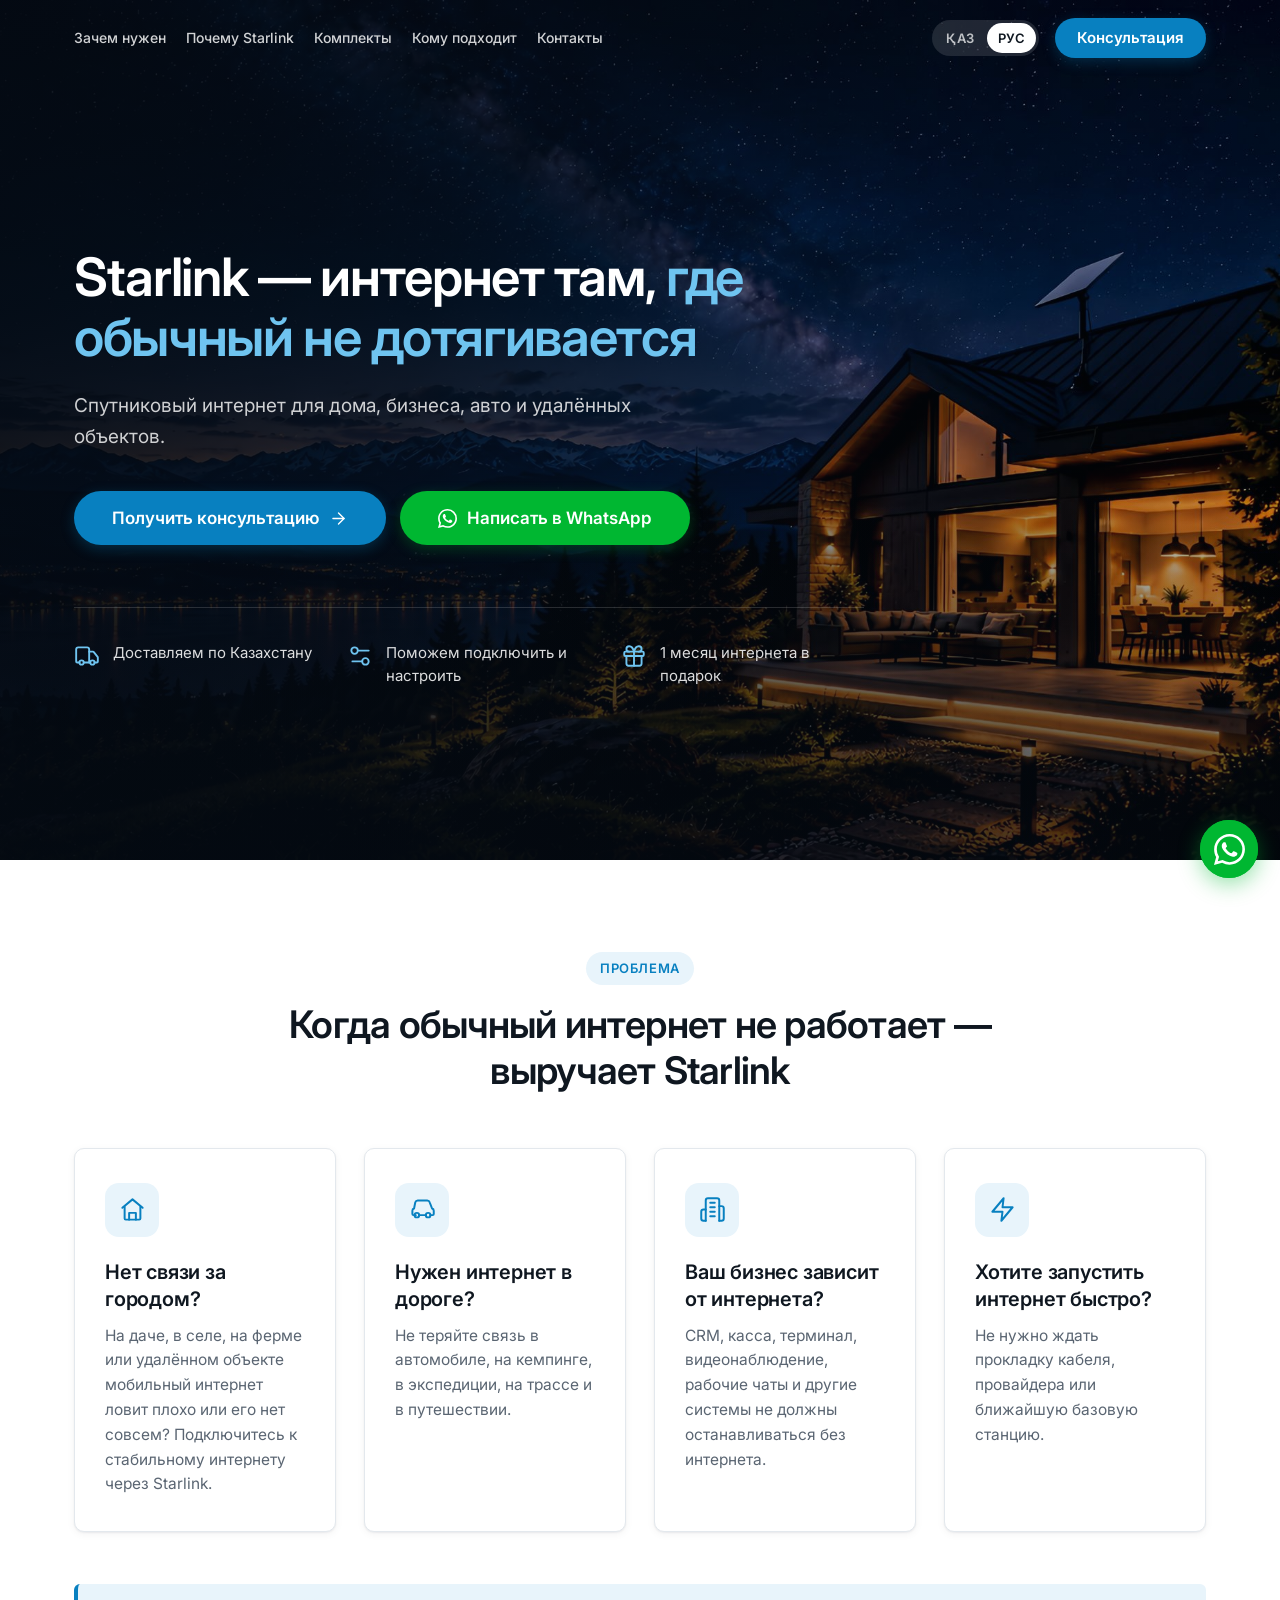
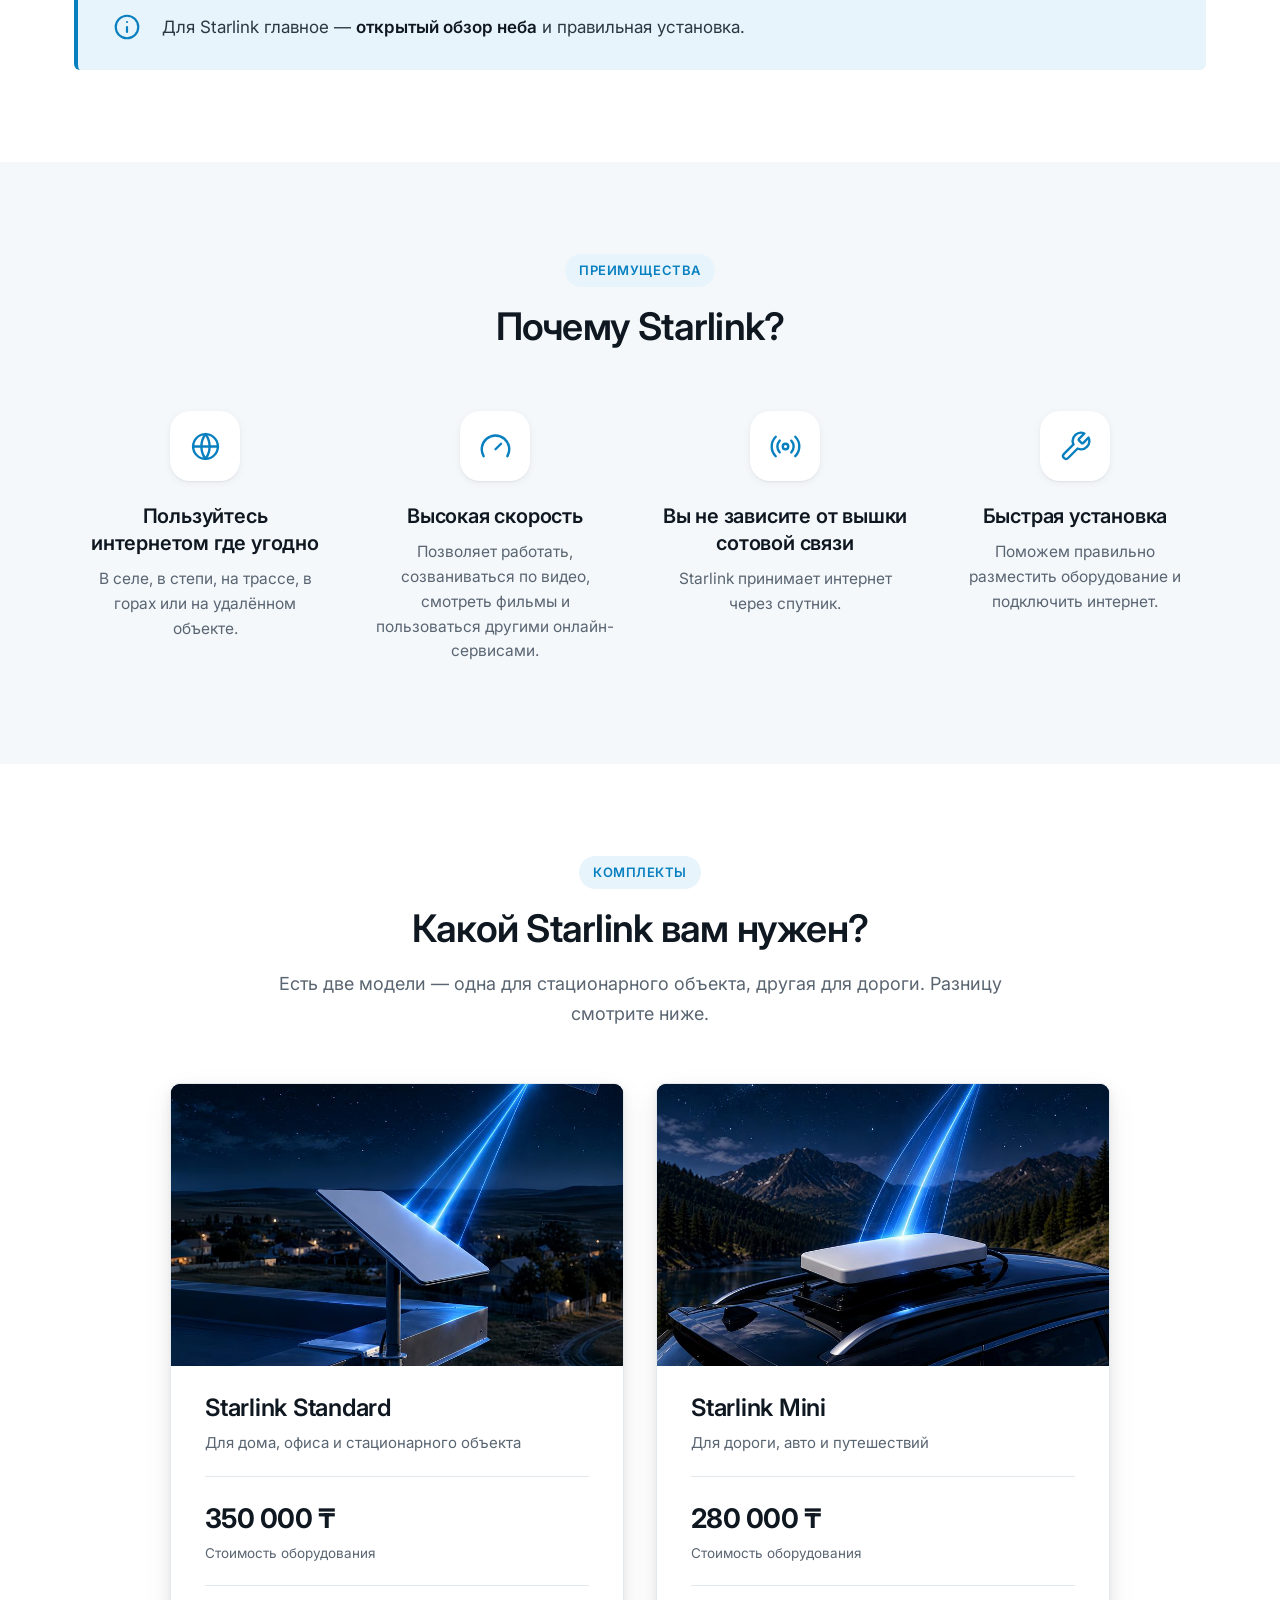
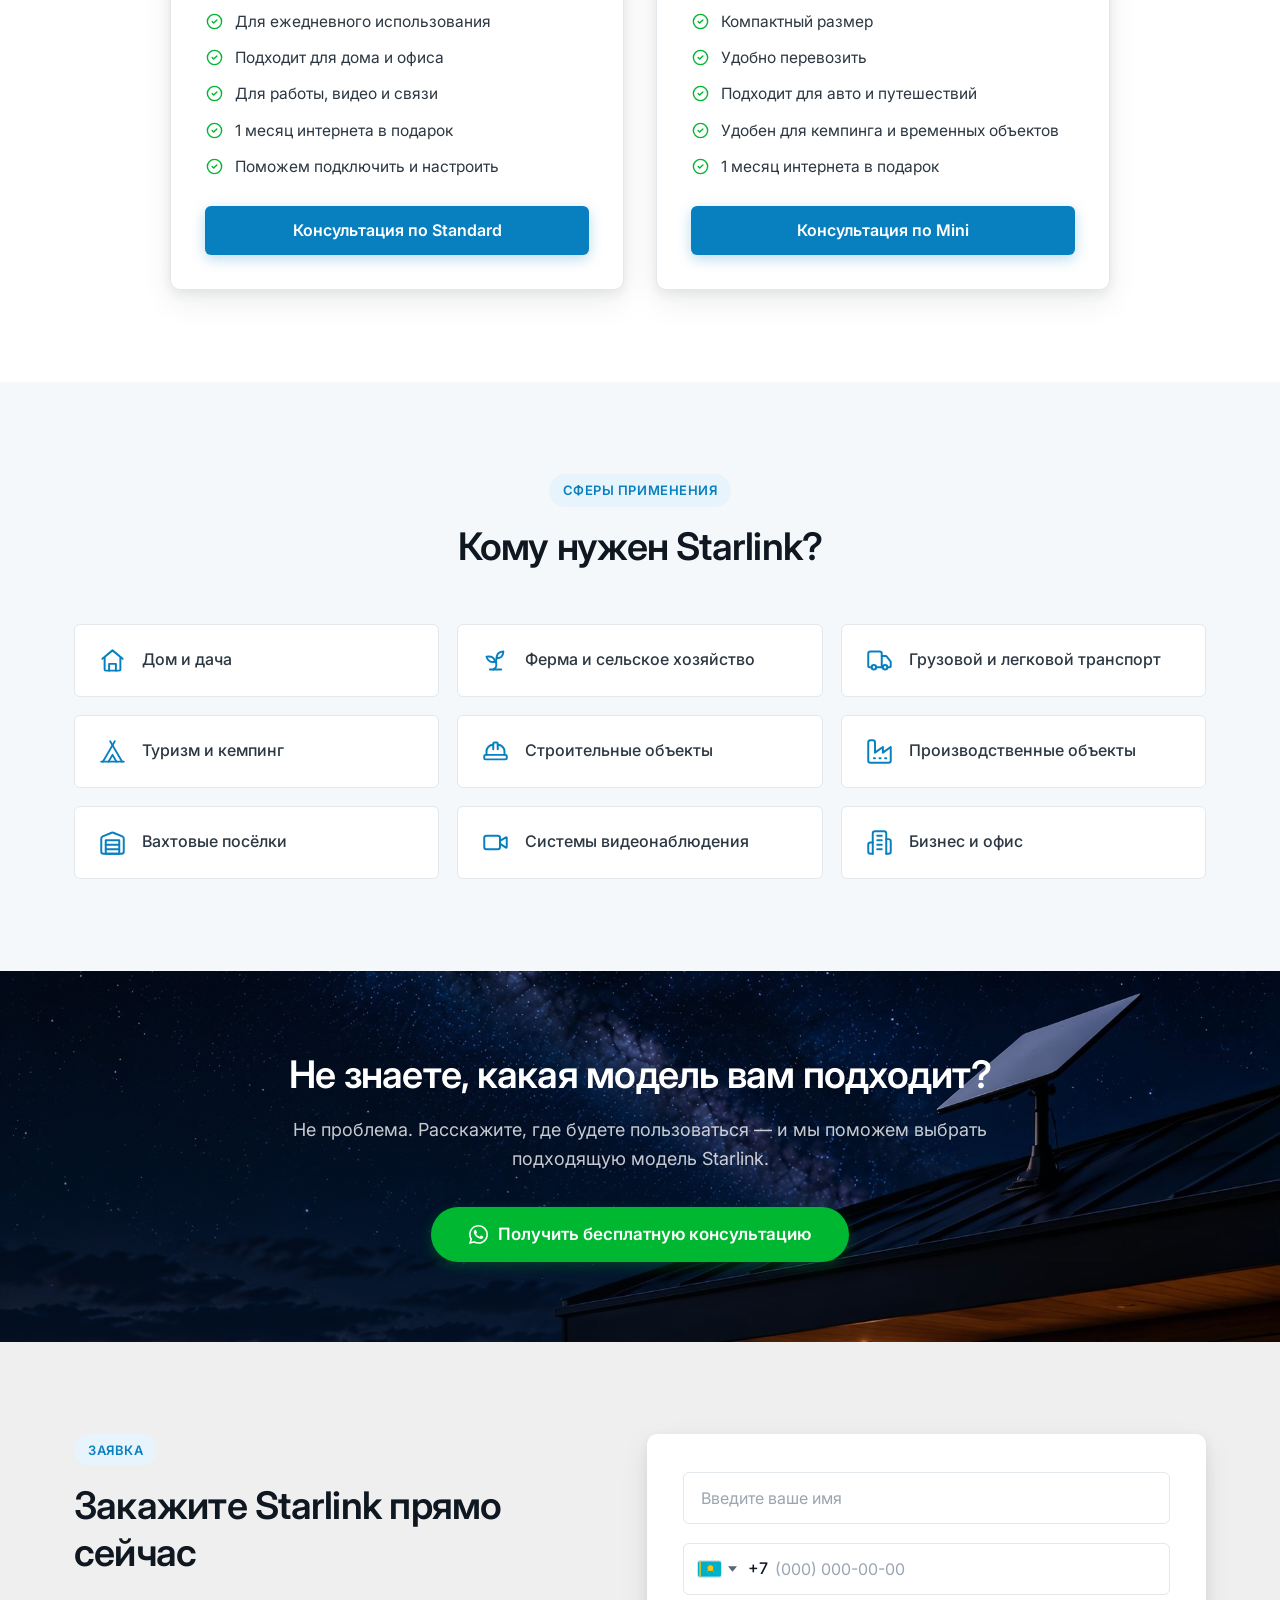
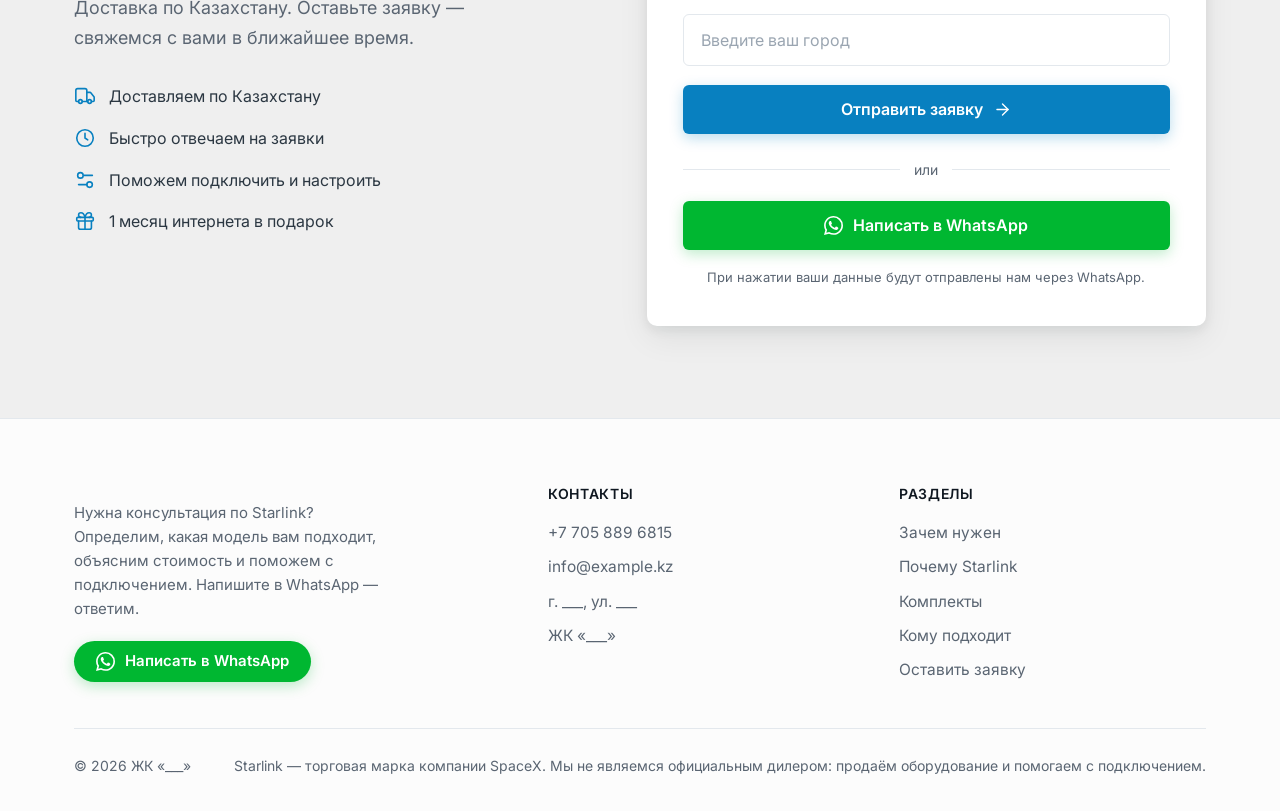
==== commit fa0e27f9: "Убран логотип STARLINK KZ из шапки и подвала Логотип временный, клиент поставит свой. В HTML на его " ====
--- a/ru.html
+++ b/ru.html
@@ -88,10 +88,9 @@
 <!-- ================================ Шапка ================================ -->
 <header class="hdr">
   <div class="wrap hdr__in">
-    <a class="logo" href="ru.html">
-      <svg class="ico" width="31" height="31"><use href="#i-dish"/></svg>
-      <span><b>STARLINK KZ</b><span>Спутниковый интернет</span></span>
-    </a>
+    <!-- МЕСТО ПОД ЛОГОТИП. Когда будет свой, вставьте сюда:
+         <a class="logo" href="ru.html"><img src="assets/img/logo.svg" alt="Название компании" height="34"></a>
+         Стили .logo уже готовы в style.css -->
 
     <nav class="nav" id="nav">
       <a href="#problems">Зачем нужен</a>
@@ -411,10 +410,9 @@
     <div class="foot__grid">
 
       <div class="foot__brand">
-        <a class="logo" href="ru.html">
-          <svg class="ico" width="31" height="31"><use href="#i-dish"/></svg>
-          <span><b>STARLINK KZ</b><span>Спутниковый интернет</span></span>
-        </a>
+        <!-- МЕСТО ПОД ЛОГОТИП. Когда будет свой, вставьте сюда:
+         <a class="logo" href="ru.html"><img src="assets/img/logo.svg" alt="Название компании" height="34"></a>
+         Стили .logo уже готовы в style.css -->
         <p class="foot__about">
           Нужна консультация по Starlink? Определим, какая модель вам подходит, объясним
           стоимость и поможем с подключением. Напишите в WhatsApp — ответим.
--- a/assets/css/style.css
+++ b/assets/css/style.css
@@ -128,7 +128,10 @@
   letter-spacing:.09em; text-transform:uppercase; opacity:.62;
 }
 
-.nav{ display:flex; align-items:center; gap:30px; margin-left:auto; }
+/* Логотипа в шапке пока нет, поэтому меню начинается слева,
+   а язык с кнопкой прижаты вправо (margin-left:auto у .hdr__side).
+   Когда логотип появится — меню само отойдёт правее. */
+.nav{ display:flex; align-items:center; gap:30px; }
 .nav a{
   color:rgba(255,255,255,.82); font-size:15px; font-weight:500;
   white-space:nowrap; /* иначе русские подписи ломаются на две строки */
@@ -136,7 +139,7 @@
 }
 .nav a:hover{ color:#fff; }
 
-.hdr__side{ display:flex; align-items:center; gap:16px; flex:none; }
+.hdr__side{ display:flex; align-items:center; gap:16px; flex:none; margin-left:auto; }
 
 .lang{ display:flex; align-items:center; gap:2px; padding:3px; background:rgba(255,255,255,.12); border-radius:var(--r-pill); }
 .lang a{
@@ -485,7 +488,9 @@
   /* в строке шапки остаются логотип, переключатель языка и бургер —
      ужимаем отступы, чтобы всё поместилось на узких экранах */
   .hdr__in{ gap:12px; }
-  .hdr__side{ margin-left:auto; }
+  /* логотипа нет: переключатель языка уходит влево, бургер остаётся справа —
+     иначе оба прижались бы к правому краю, а слева зияла бы пустота */
+  .hdr__side{ margin-left:0; margin-right:auto; }
   .hdr__side .btn{ display:none; }
   .burger{ display:block; order:3; flex:none; margin-right:-10px; }
   .hdr:not(.is-stuck){ background:rgba(8,19,31,.82); backdrop-filter:blur(10px); }
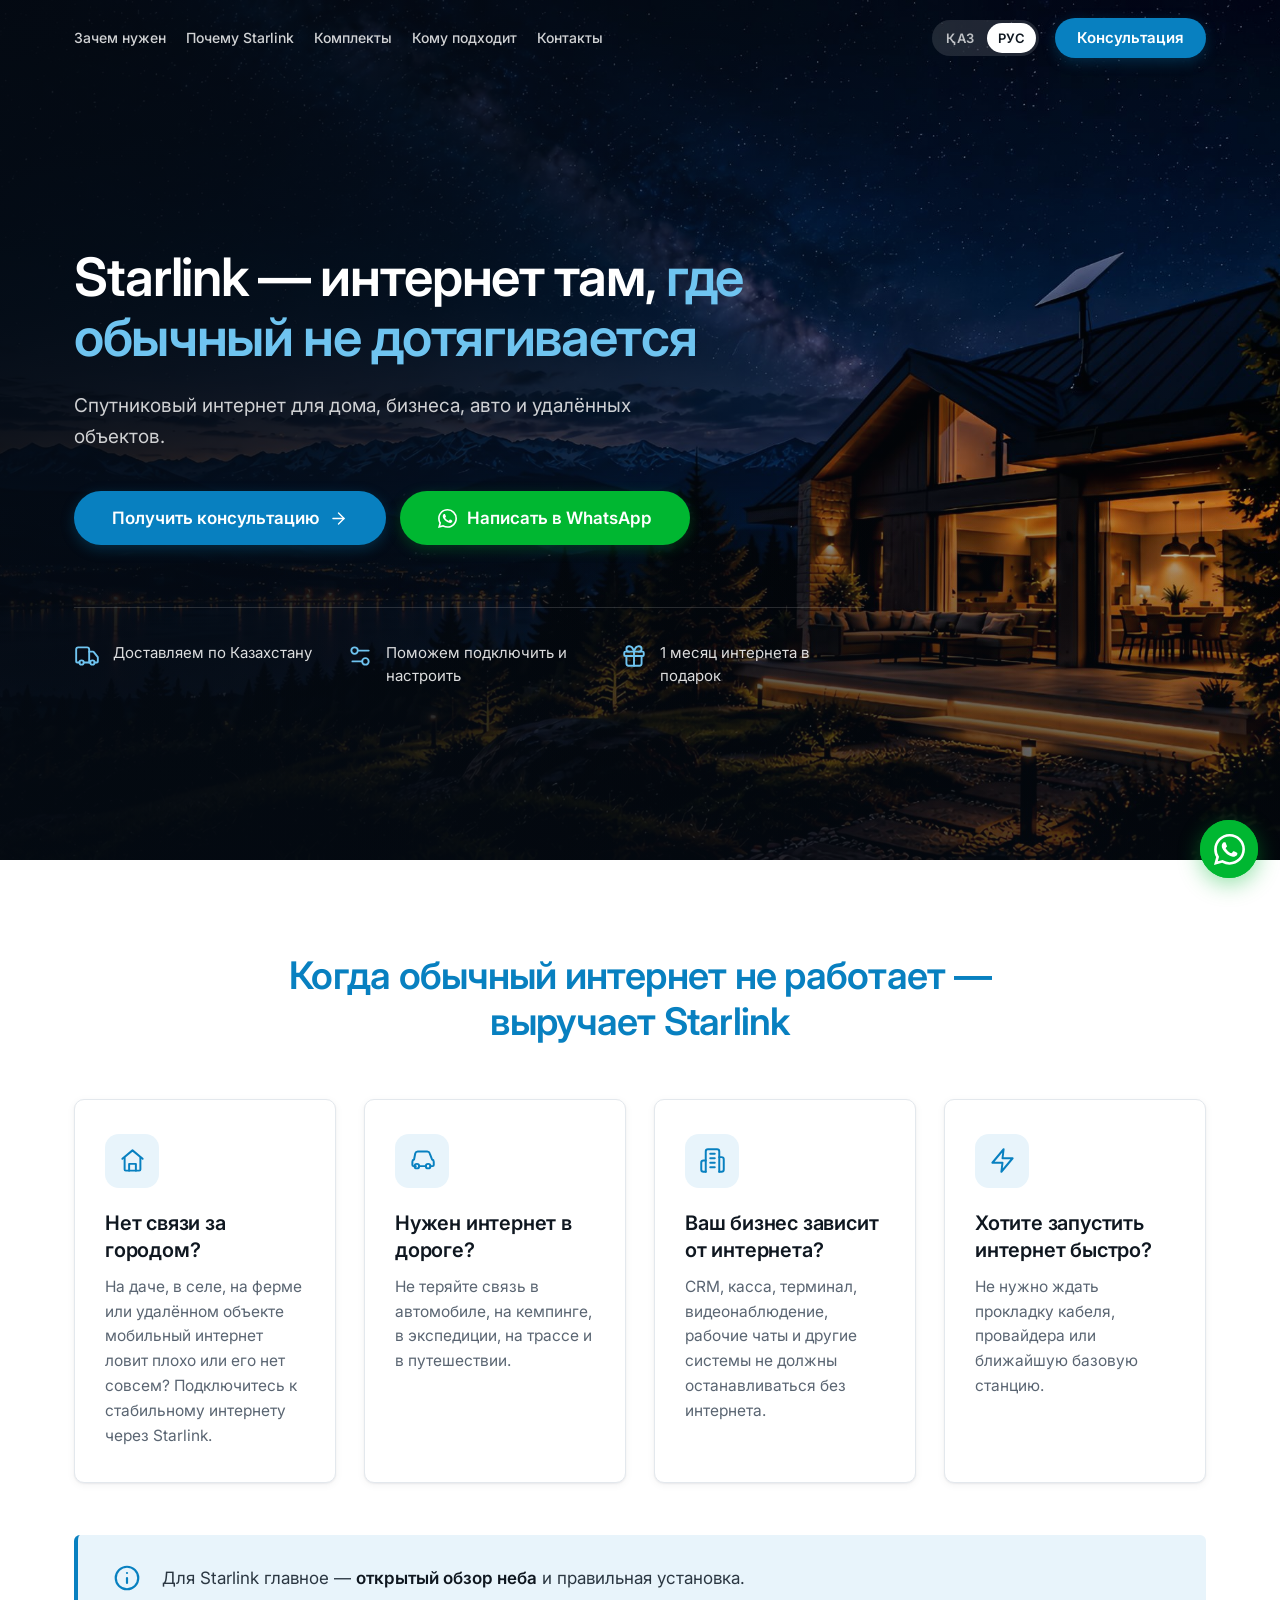
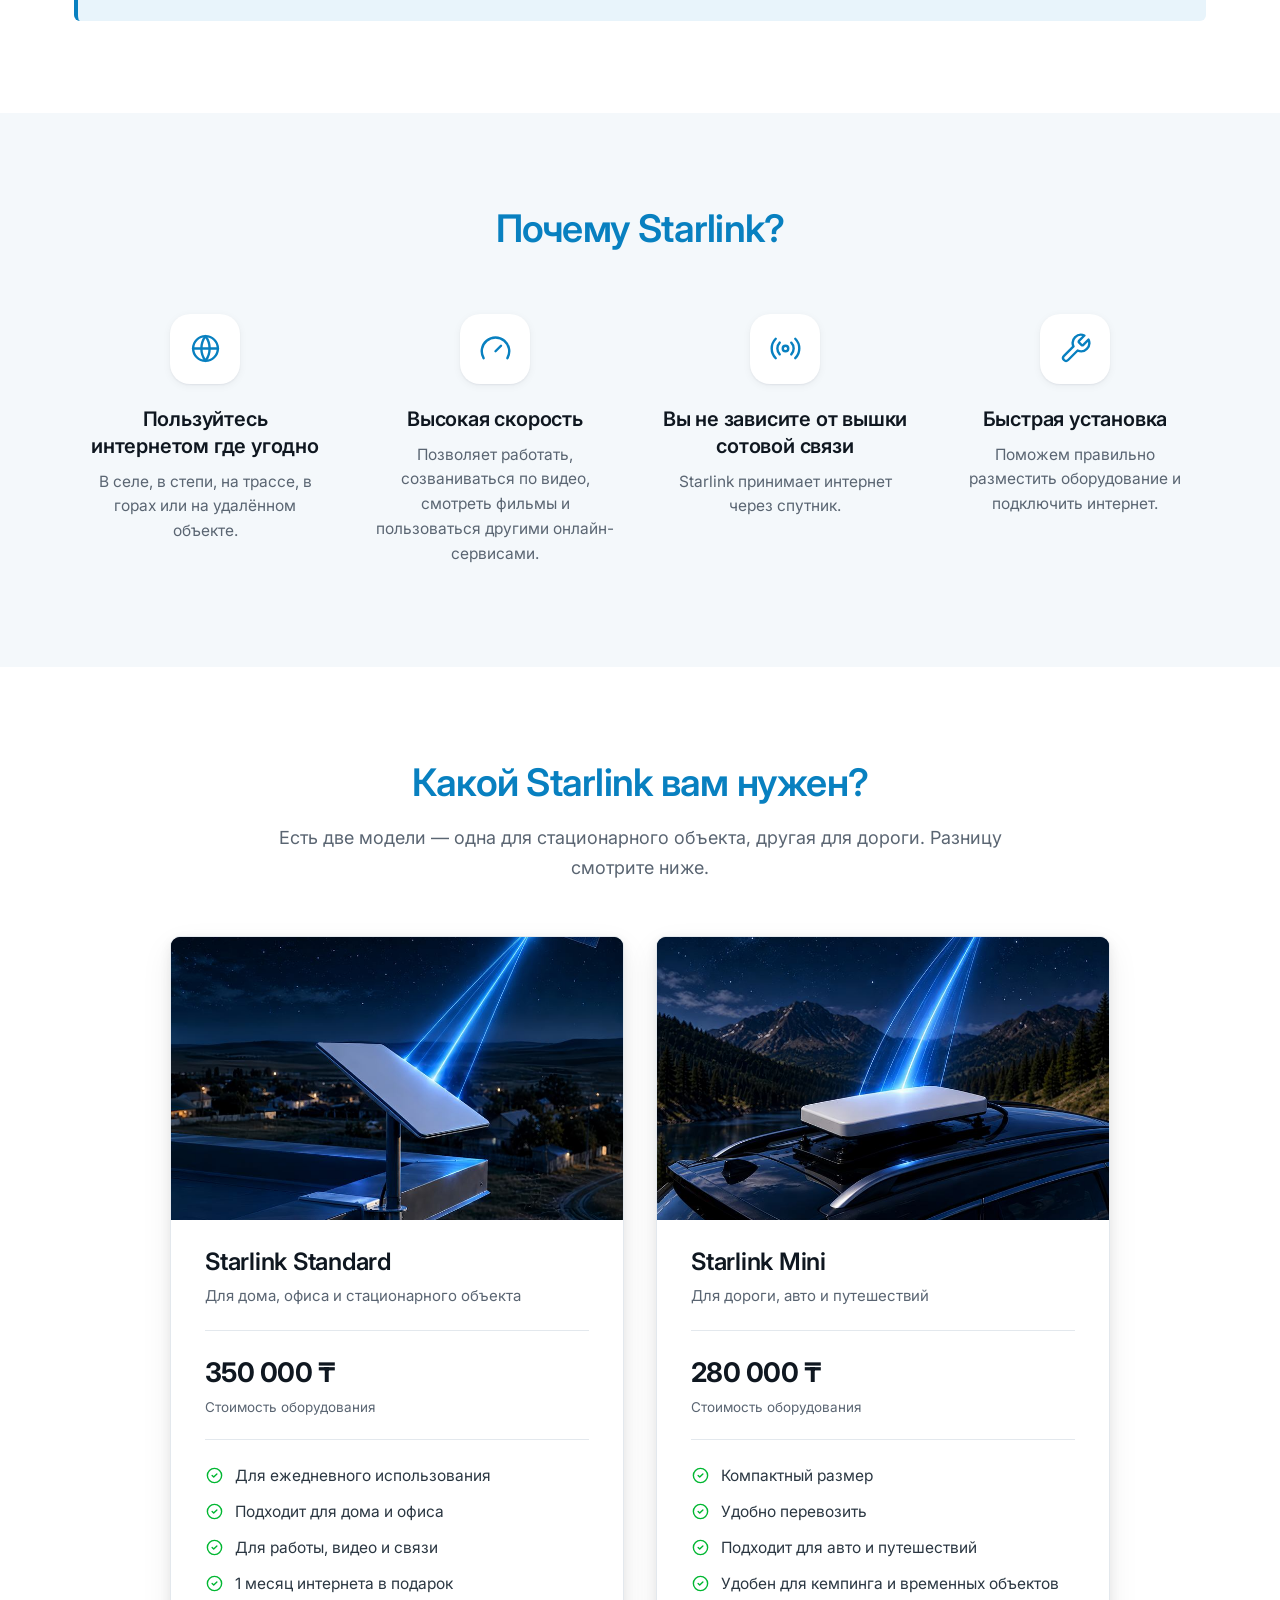
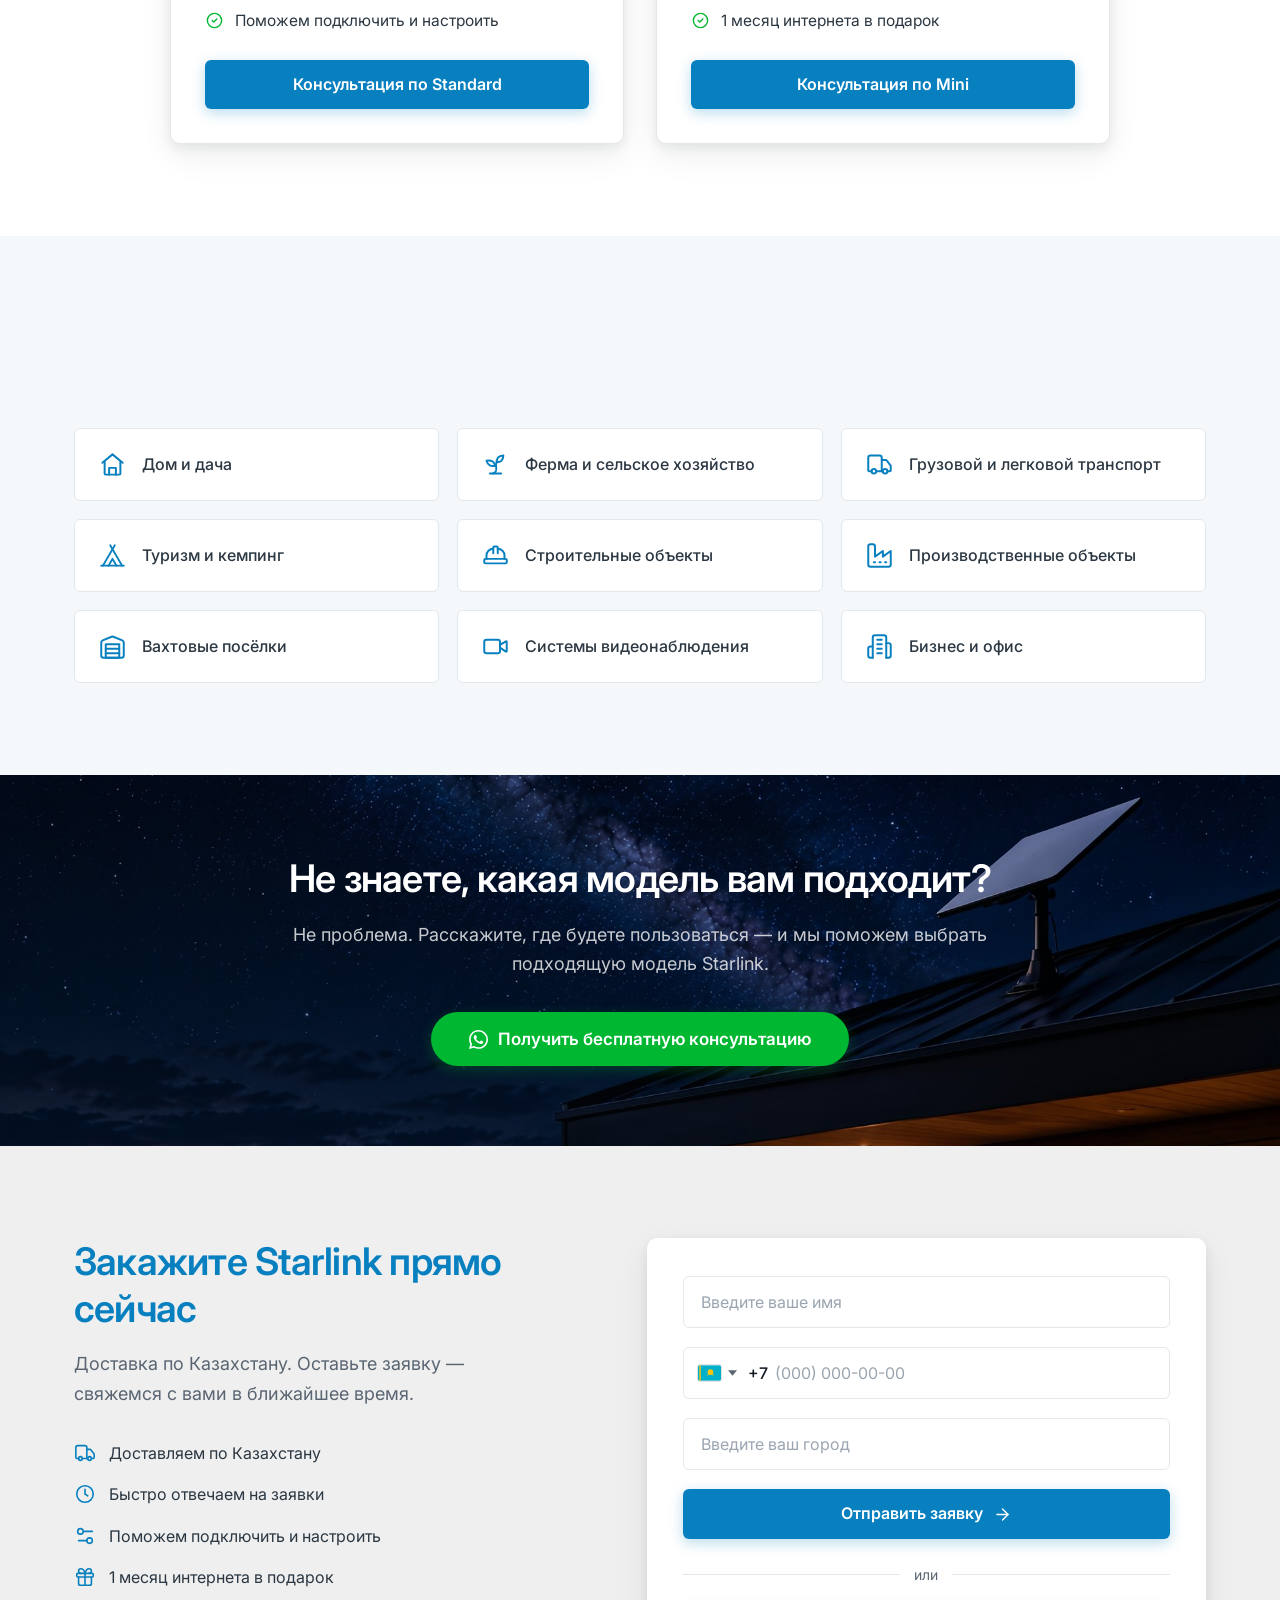
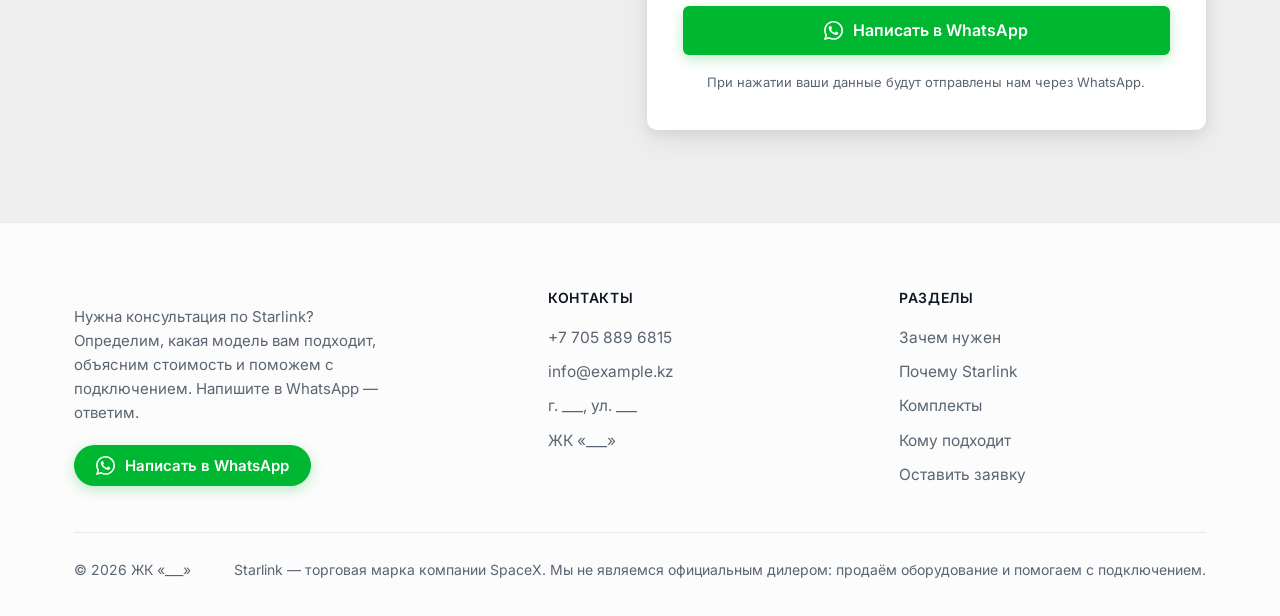
==== commit 0f685f4a: "Убраны плашки над заголовками, заголовки секций стали синими Удалены все пять плашек (.eyebrow): Мәс" ====
--- a/ru.html
+++ b/ru.html
@@ -156,7 +156,6 @@
 <section class="section" id="problems">
   <div class="wrap">
     <div class="head rv">
-      <span class="eyebrow">Проблема</span>
       <h2>Когда обычный интернет не работает — выручает Starlink</h2>
     </div>
 
@@ -197,7 +196,6 @@
 <section class="section section--tint" id="why">
   <div class="wrap">
     <div class="head rv">
-      <span class="eyebrow">Преимущества</span>
       <h2>Почему Starlink?</h2>
     </div>
 
@@ -233,7 +231,6 @@
 <section class="section" id="plans">
   <div class="wrap">
     <div class="head rv">
-      <span class="eyebrow">Комплекты</span>
       <h2>Какой Starlink вам нужен?</h2>
       <p class="lead">Есть две модели — одна для стационарного объекта, другая для дороги. Разницу смотрите ниже.</p>
     </div>
@@ -288,7 +285,6 @@
 <section class="section section--tint" id="uses">
   <div class="wrap">
     <div class="head rv">
-      <span class="eyebrow">Сферы применения</span>
       <h2>Кому нужен Starlink?</h2>
     </div>
 
@@ -326,7 +322,6 @@
     <div class="lead-grid">
 
       <div class="lead-info rv">
-        <span class="eyebrow">Заявка</span>
         <h2>Закажите Starlink прямо сейчас</h2>
         <p class="lead">Доставка по Казахстану. Оставьте заявку — свяжемся с вами в ближайшее время.</p>
         <ul>
--- a/assets/css/style.css
+++ b/assets/css/style.css
@@ -79,7 +79,13 @@
   font-size:13px; font-weight:600; letter-spacing:.04em; text-transform:uppercase;
   border-radius:var(--r-pill);
 }
-h2{ font-size:clamp(27px,3.4vw,38px); font-weight:600; line-height:1.22; letter-spacing:-.02em; }
+h2{
+  font-size:clamp(27px,3.4vw,38px); font-weight:600; line-height:1.22;
+  letter-spacing:-.02em; color:var(--blue);
+}
+/* В тёмной полосе-консультации фон фирменно-синий, поэтому заголовок
+   остаётся белым — синий на синем просто пропал бы */
+.cta h2{ color:#fff; }
 h3{ font-size:20px; font-weight:600; line-height:1.35; letter-spacing:-.01em; }
 .lead{ margin-top:18px; font-size:18px; line-height:1.65; color:var(--muted); }
 
@@ -566,6 +572,22 @@
      Порядок: h2 20 > название товара 19 > h3 карточек 17 > текст 15.5 */
   h3{ font-size:17px; }
   .plan h3{ font-size:19px; }
+
+  /* Плашки («МӘСЕЛЕ», «АРТЫҚШЫЛЫҚТАРЫ») и иконки в карточках были рассчитаны
+     на десктопный заголовок в 38px. На мобильном он 20px, и рядом с ним
+     плашка 88x33 и иконка 70x70 выглядели тяжелее самого заголовка.
+     Уменьшаем пропорционально. */
+  .eyebrow{ margin-bottom:10px; padding:4px 11px; font-size:11px; letter-spacing:.05em; }
+  /* Описания в карточках шли вровень с подписями (15.5px против 17px) и
+     перетягивали внимание на себя. Делаем их явно второстепенными —
+     в обеих секциях сразу, «Мәселе» и «Неліктен Starlink?». */
+  .card p,
+  .feat p{ font-size:14px; line-height:1.55; }
+  .card__ico{ width:42px; height:42px; margin-bottom:16px; border-radius:11px; }
+  .card__ico svg{ width:21px; height:21px; }
+  .feat__ico{ width:50px; height:50px; margin-bottom:16px; border-radius:14px; }
+  .feat__ico svg{ width:24px; height:24px; }
+
   .head{ margin-bottom:38px; }
   .grid--4,.grid--3,.uses{ grid-template-columns:1fr; }
   .card{ padding:28px 24px; }
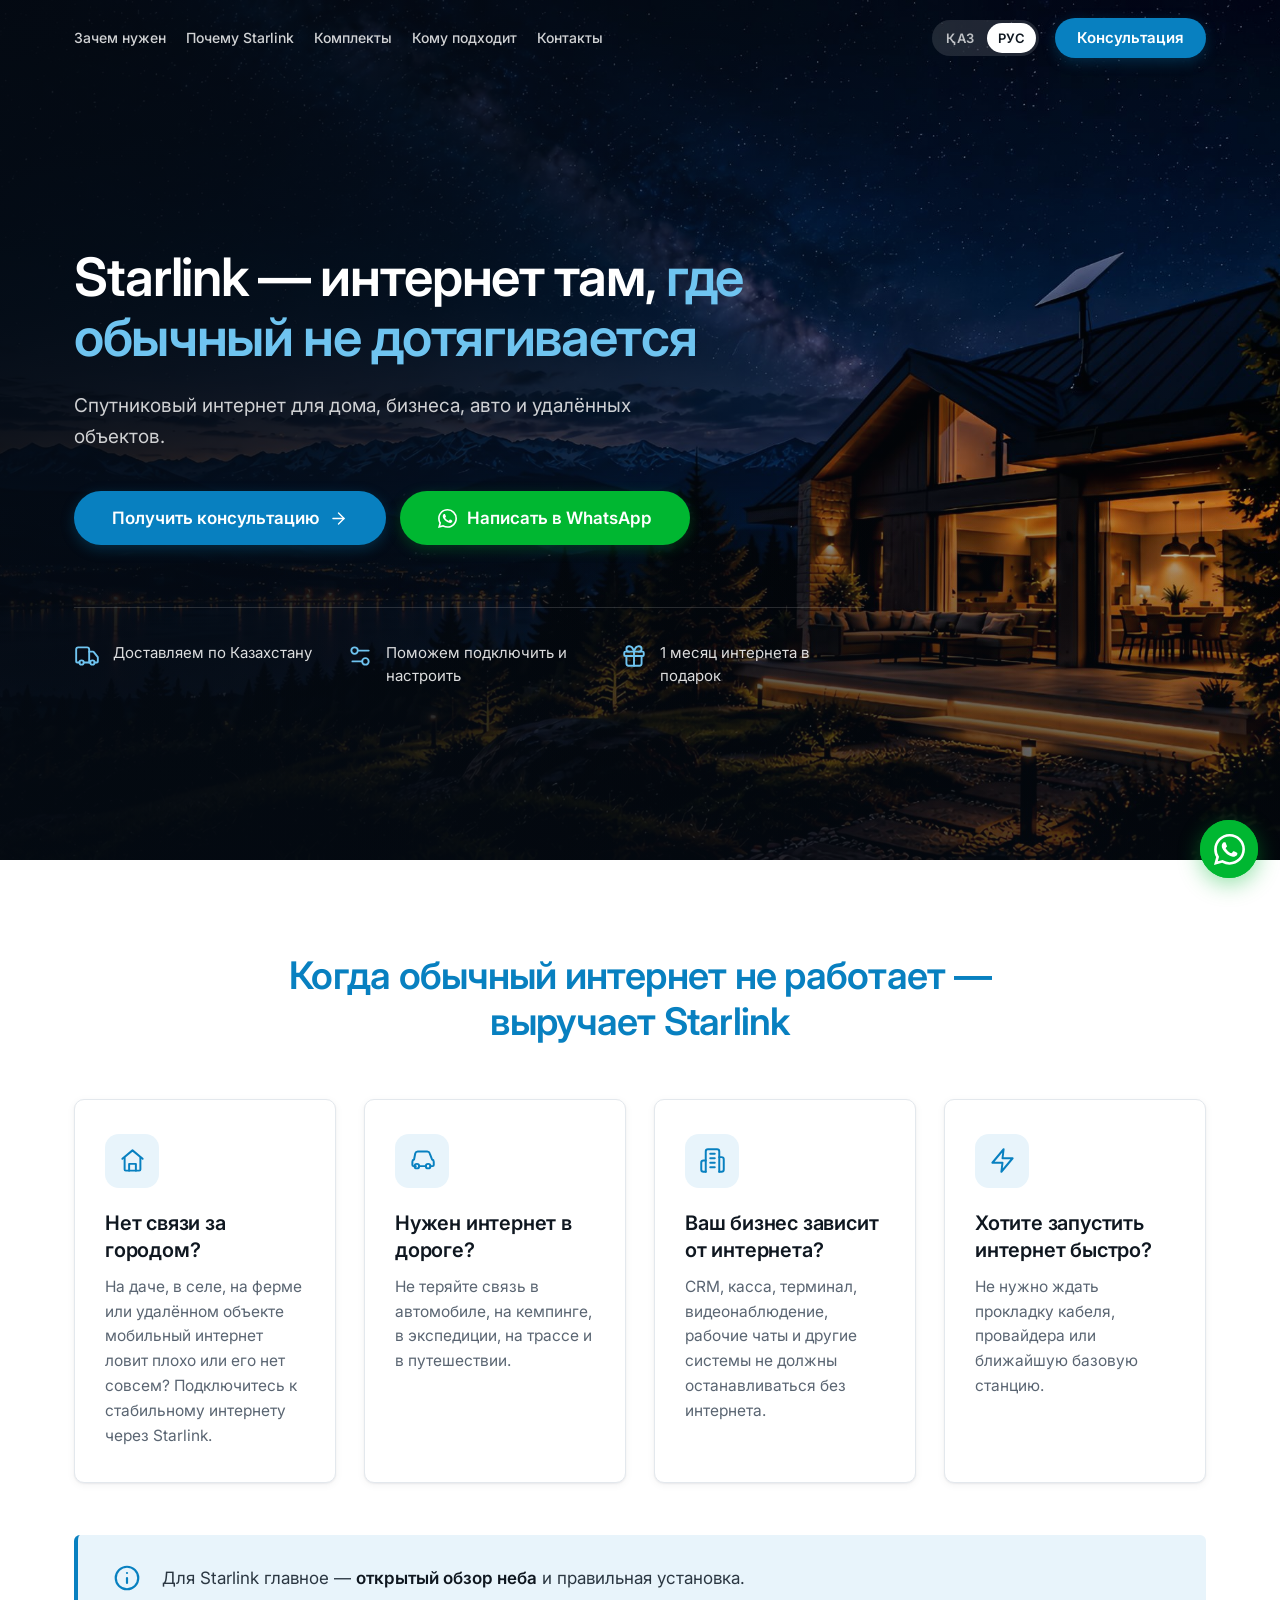
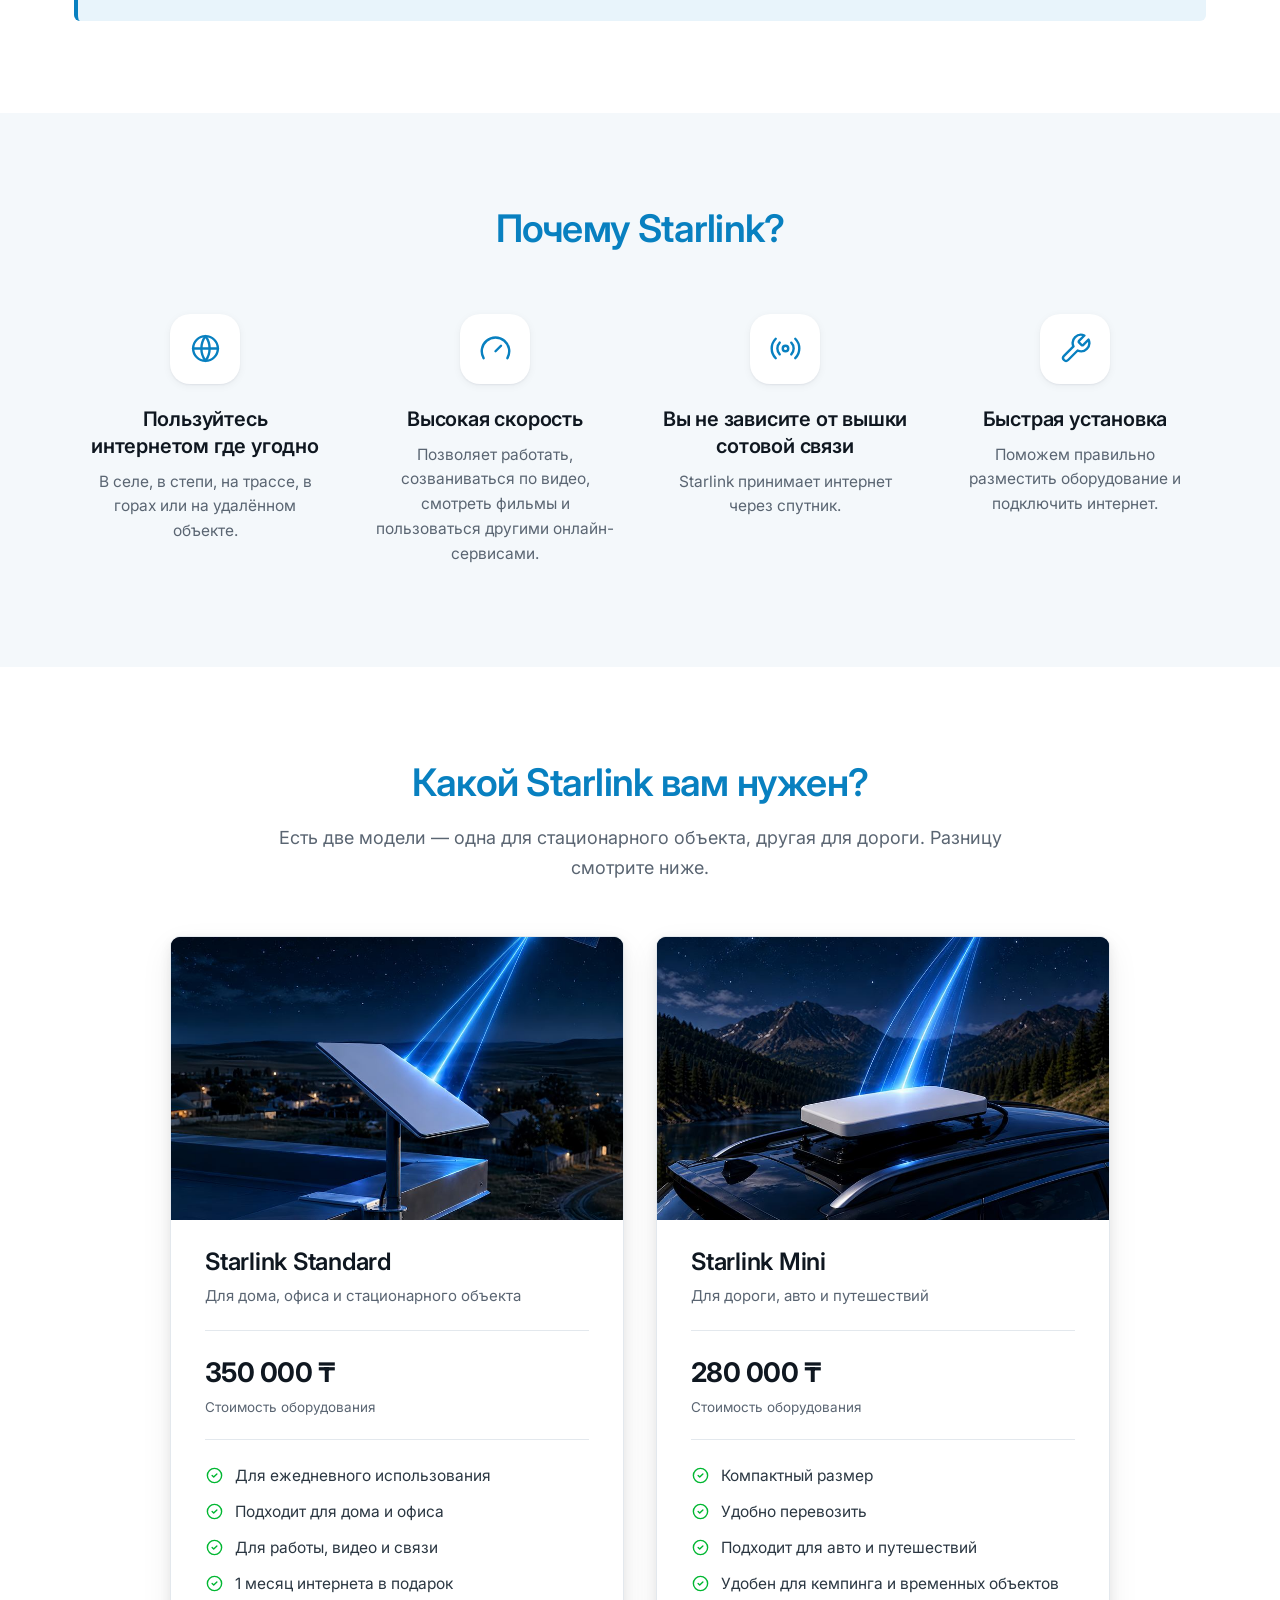
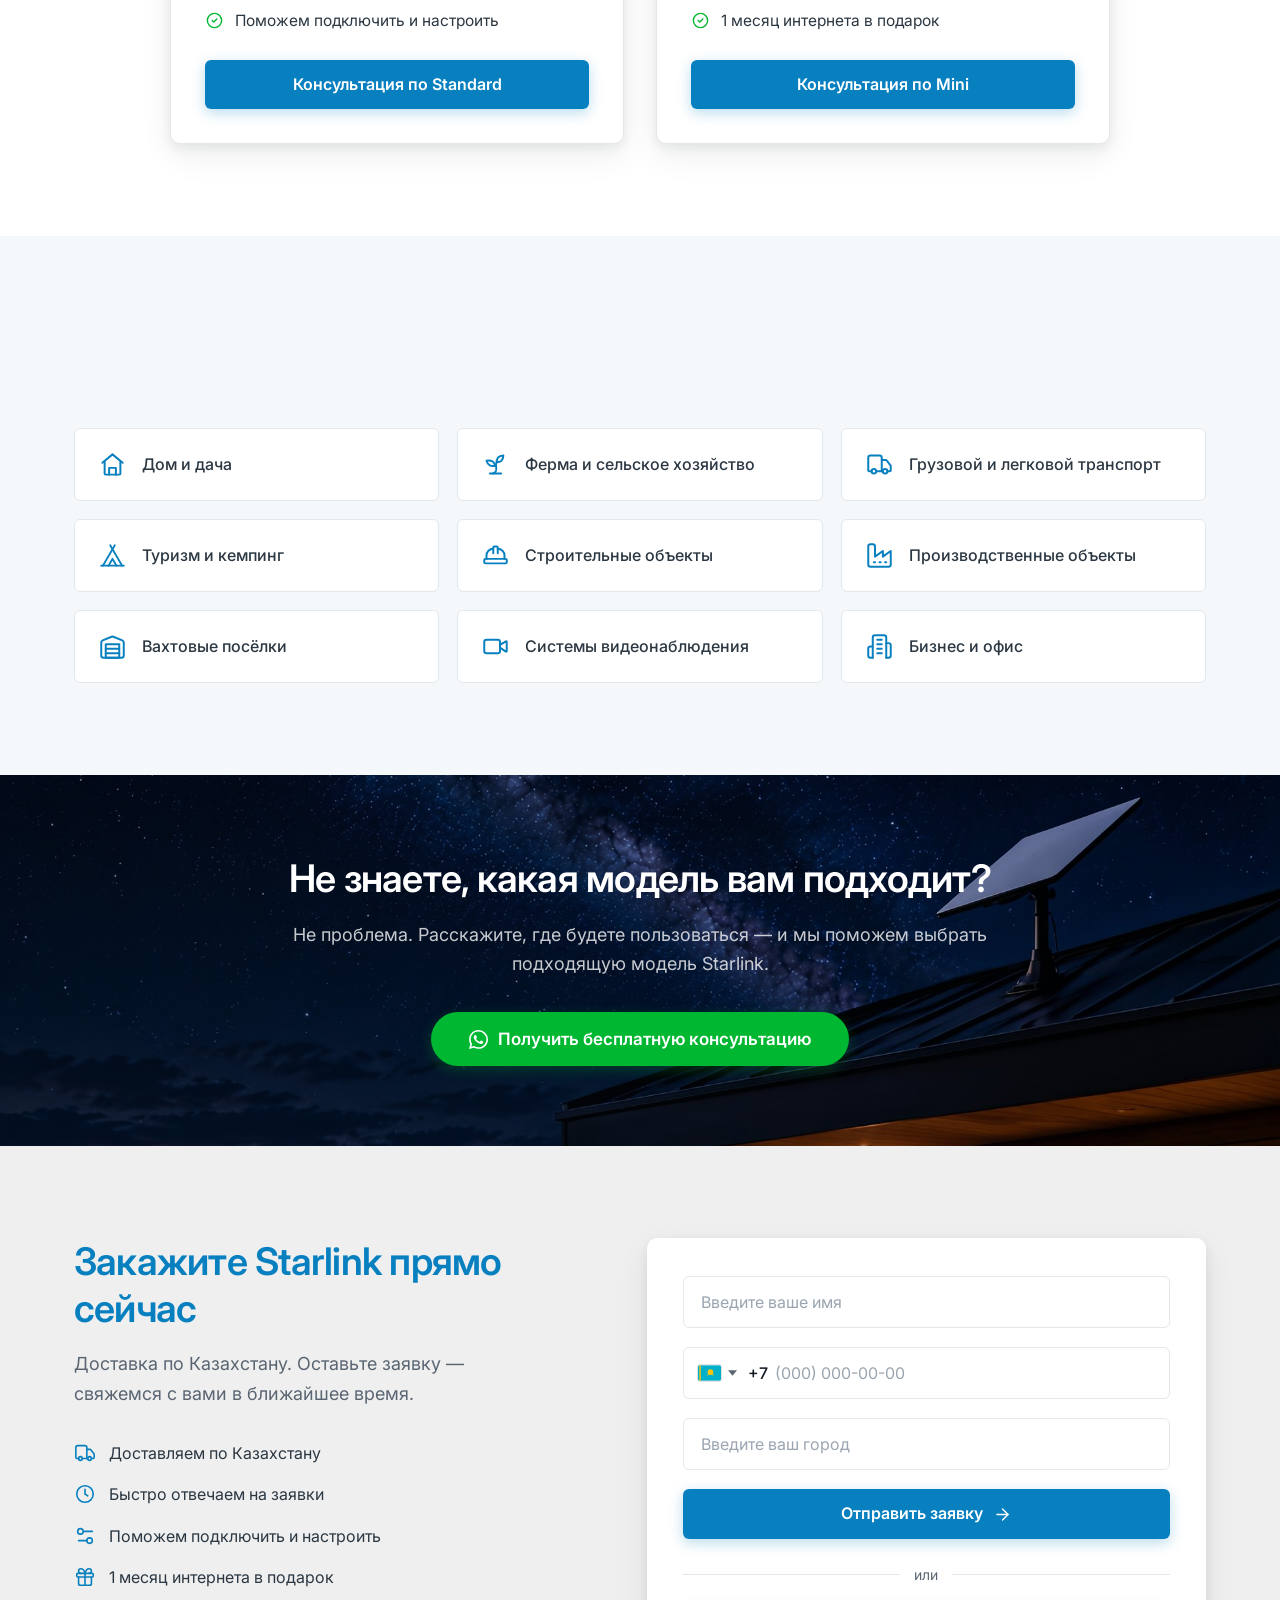
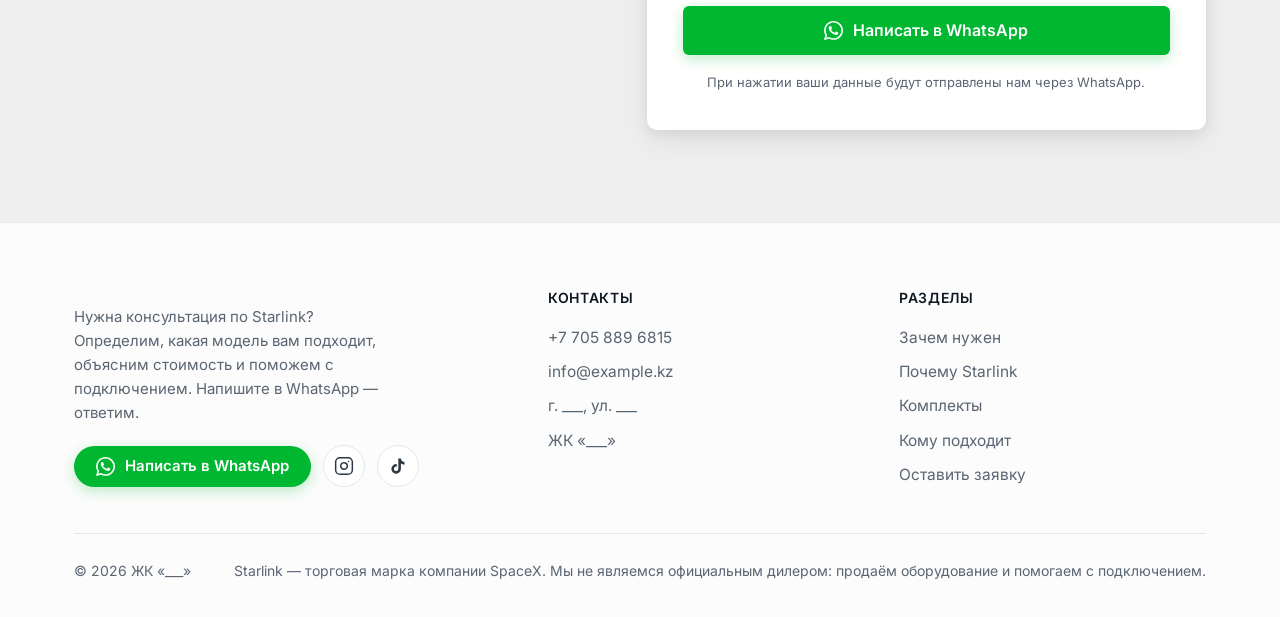
==== commit 24a5298c: "Добавлены ссылки на Instagram и TikTok Иконки в подвале рядом с кнопкой WhatsApp, при наведении зали" ====
--- a/ru.html
+++ b/ru.html
@@ -82,6 +82,9 @@
   <symbol id="fl-de" viewBox="0 0 24 16"><rect width="24" height="16" fill="#000"/><rect y="5.33" width="24" height="5.34" fill="#dd0000"/><rect y="10.67" width="24" height="5.33" fill="#ffce00"/></symbol>
   <symbol id="fl-us" viewBox="0 0 24 16"><rect width="24" height="16" fill="#fff"/><path d="M0 0h24v1.23H0zM0 2.46h24v1.23H0zM0 4.92h24v1.23H0zM0 7.38h24v1.24H0zM0 9.85h24v1.23H0zM0 12.31h24v1.23H0zM0 14.77h24v1.23H0z" fill="#b22234"/><rect width="10" height="8.62" fill="#3c3b6e"/></symbol>
   <symbol id="i-caret" viewBox="0 0 10 6"><path d="M0 0h10L5 6z" fill="currentColor" stroke="none"/></symbol>
+  <!-- Соцсети -->
+  <symbol id="i-instagram" viewBox="0 0 24 24"><rect x="2" y="2" width="20" height="20" rx="5.2"/><path d="M16 11.37A4 4 0 1 1 12.63 8 4 4 0 0 1 16 11.37z"/><path d="M17.5 6.5h.01"/></symbol>
+  <symbol id="i-tiktok" viewBox="0 0 24 24"><path d="M16.58 5.8A4.3 4.3 0 0 1 15.5 3h-3.1v12.42a2.6 2.6 0 1 1-1.85-2.49v-3.16a5.72 5.72 0 1 0 4.95 5.66V9.03a7.34 7.34 0 0 0 4.3 1.38V7.3a4.3 4.3 0 0 1-3.22-1.5z"/></symbol>
 </defs></svg>
 
 
@@ -417,6 +420,12 @@
             <svg class="ico ico--fill" width="18" height="18"><use href="#i-wa"/></svg>
             Написать в WhatsApp
           </a>
+          <a class="social social--ig" data-social="instagram" href="#" aria-label="Instagram">
+            <svg class="ico"><use href="#i-instagram"/></svg>
+          </a>
+          <a class="social social--tt" data-social="tiktok" href="#" aria-label="TikTok">
+            <svg class="ico ico--fill"><use href="#i-tiktok"/></svg>
+          </a>
         </div>
       </div>
 
--- a/assets/css/style.css
+++ b/assets/css/style.css
@@ -35,7 +35,14 @@
   --gap:         28px;
   --pad-y:       92px;
 
-  --font: 'Inter', -apple-system, BlinkMacSystemFont, 'Segoe UI', Roboto, Arial, sans-serif;
+  /* Calibri — шрифт Microsoft: он есть на Windows, но его нет на iPhone,
+     Android и Mac, и вшить его в сайт нельзя по лицензии. Поэтому цепочка:
+       Calibri — Windows,
+       Carlito — свободный клон Calibri с той же метрикой (Linux),
+       Inter   — подгружается с Google Fonts для всех остальных,
+       дальше  — системные шрифты на крайний случай.
+     Кириллицу и казахские буквы (ә ғ қ ң ө ұ ү һ і) поддерживают все три. */
+  --font: Calibri, Carlito, 'Inter', 'Segoe UI', -apple-system, BlinkMacSystemFont, Roboto, Arial, sans-serif;
 }
 
 /* --- 2. Сброс ---------------------------------------------------------- */
@@ -440,7 +447,20 @@
 .foot ul{ display:grid; gap:11px; }
 .foot li,.foot li a{ font-size:15.5px; line-height:1.5; color:var(--muted); }
 .foot li a:hover{ color:var(--blue); }
-.foot__acts{ display:flex; flex-wrap:wrap; gap:12px; margin-top:20px; }
+.foot__acts{ display:flex; flex-wrap:wrap; align-items:center; gap:12px; margin-top:20px; }
+
+/* Соцсети — круглые иконки рядом с кнопкой WhatsApp.
+   При наведении заливаются фирменным цветом самой сети. */
+.social{
+  display:grid; place-items:center; flex:none; width:42px; height:42px;
+  color:var(--ink-soft); background:#fff;
+  border:1px solid var(--line); border-radius:50%;
+  transition:color .18s ease, background .18s ease, border-color .18s ease, transform .18s ease;
+}
+.social .ico{ width:20px; height:20px; }
+.social:hover{ color:#fff; border-color:transparent; transform:translateY(-2px); }
+.social--ig:hover{ background:linear-gradient(45deg,#f09433,#dc2743 45%,#bc1888); }
+.social--tt:hover{ background:#111; }
 .foot__bot{
   display:flex; flex-wrap:wrap; justify-content:space-between; gap:12px;
   margin-top:46px; padding-top:26px; border-top:1px solid var(--line);
@@ -583,6 +603,12 @@
      в обеих секциях сразу, «Мәселе» и «Неліктен Starlink?». */
   .card p,
   .feat p{ font-size:14px; line-height:1.55; }
+
+  /* Плитки «Кімдерге қажет» на узких экранах (320px) переносились в две строки:
+     из 284px ширины 48px уходило в боковые поля. Ужимаем поля, иконку и зазор —
+     места под текст становится 216px вместо 193px, и всё встаёт в строку. */
+  .use{ padding:18px 16px; gap:10px; font-size:15px; }
+  .use svg{ width:24px; height:24px; }
   .card__ico{ width:42px; height:42px; margin-bottom:16px; border-radius:11px; }
   .card__ico svg{ width:21px; height:21px; }
   .feat__ico{ width:50px; height:50px; margin-bottom:16px; border-radius:14px; }
@@ -603,7 +629,11 @@
 
   .note{ flex-direction:column; align-items:flex-start; gap:14px; padding:24px; }
   .form{ padding:28px 22px; }
-  .foot__grid{ grid-template-columns:1fr; gap:32px; }
+  /* «Байланыс» и «Бөлімдер» держим в два столбца рядом — списки там короткие,
+     в одну колонку подвал растягивался вниз без нужды.
+     Блок с описанием и кнопкой WhatsApp остаётся во всю ширину
+     (grid-column:1/-1 задан выше, в правиле для 900px). */
+  .foot__grid{ grid-template-columns:1fr 1fr; gap:30px 20px; }
   .foot__bot{ flex-direction:column; }
   .wa-fab{ right:16px; bottom:16px; width:54px; height:54px; }
   /* Кнопки на всю ширину. У .btn стоит white-space:nowrap, и длинная подпись
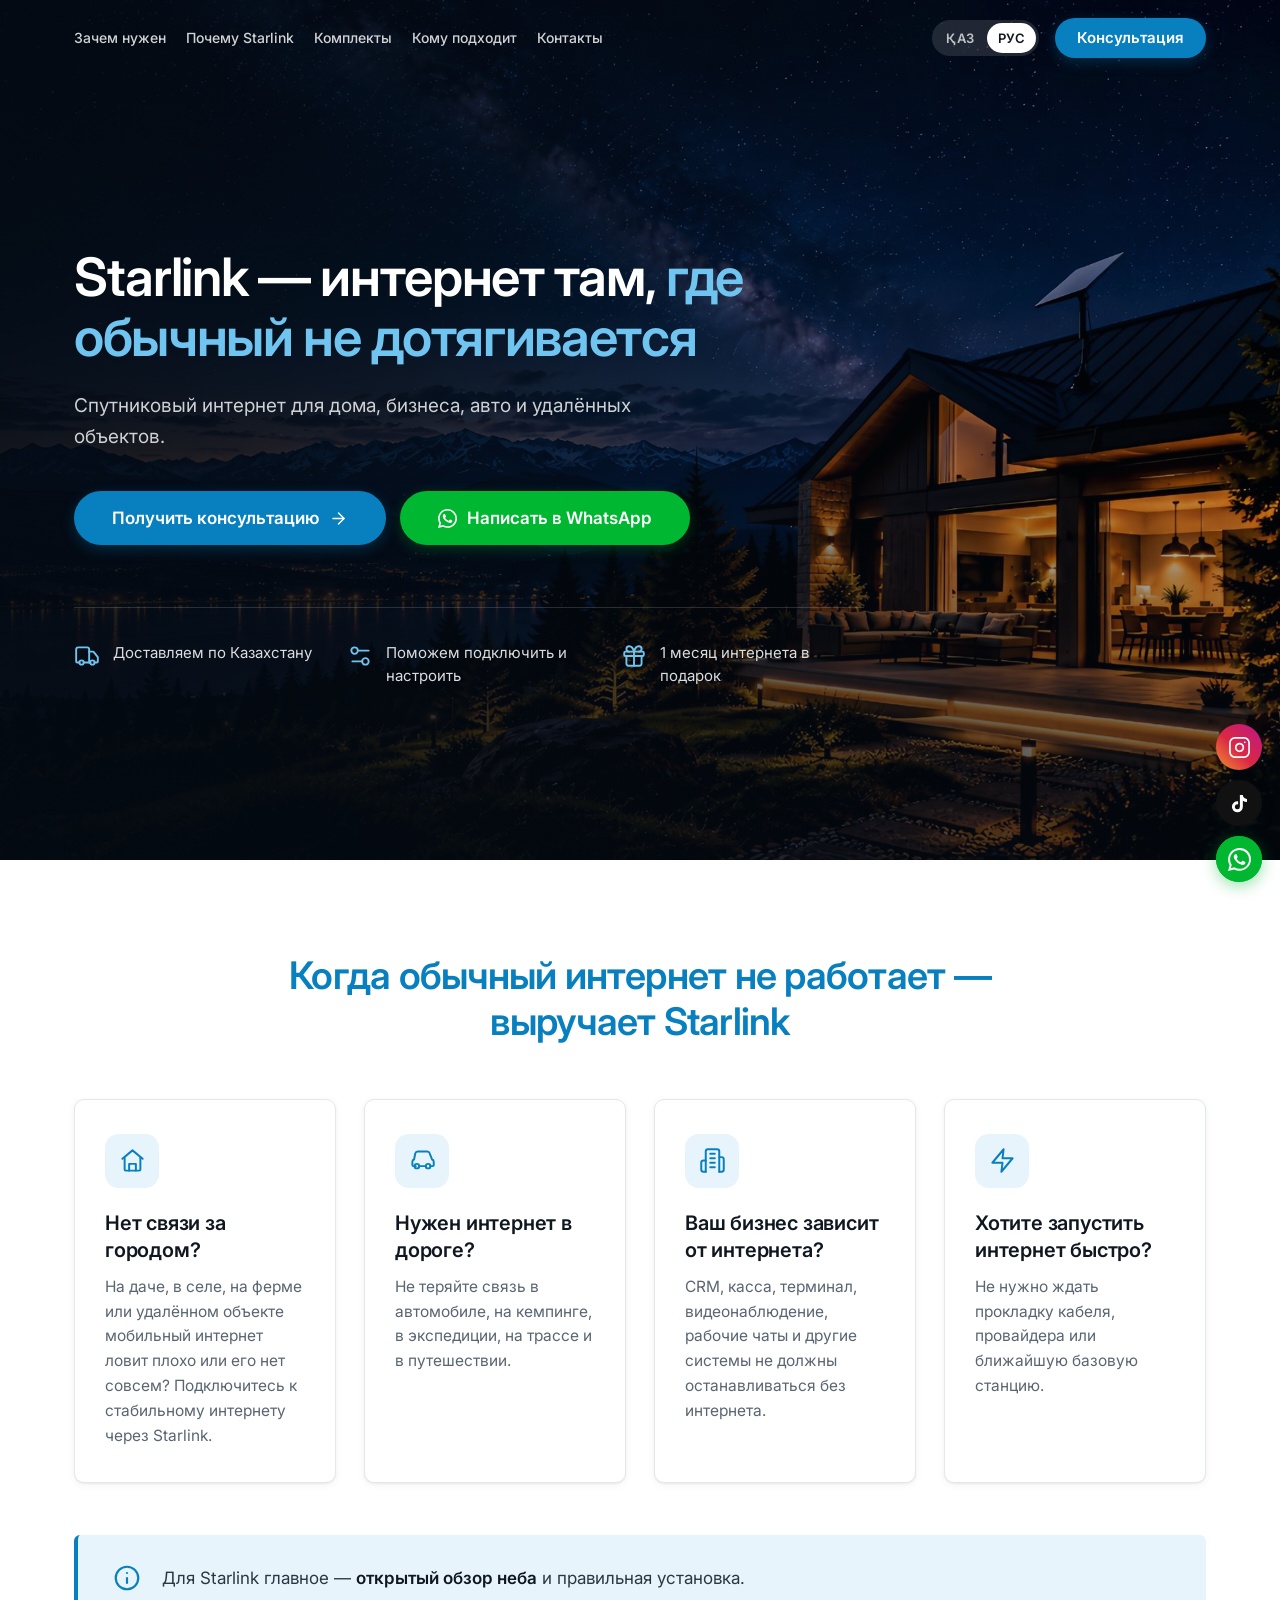
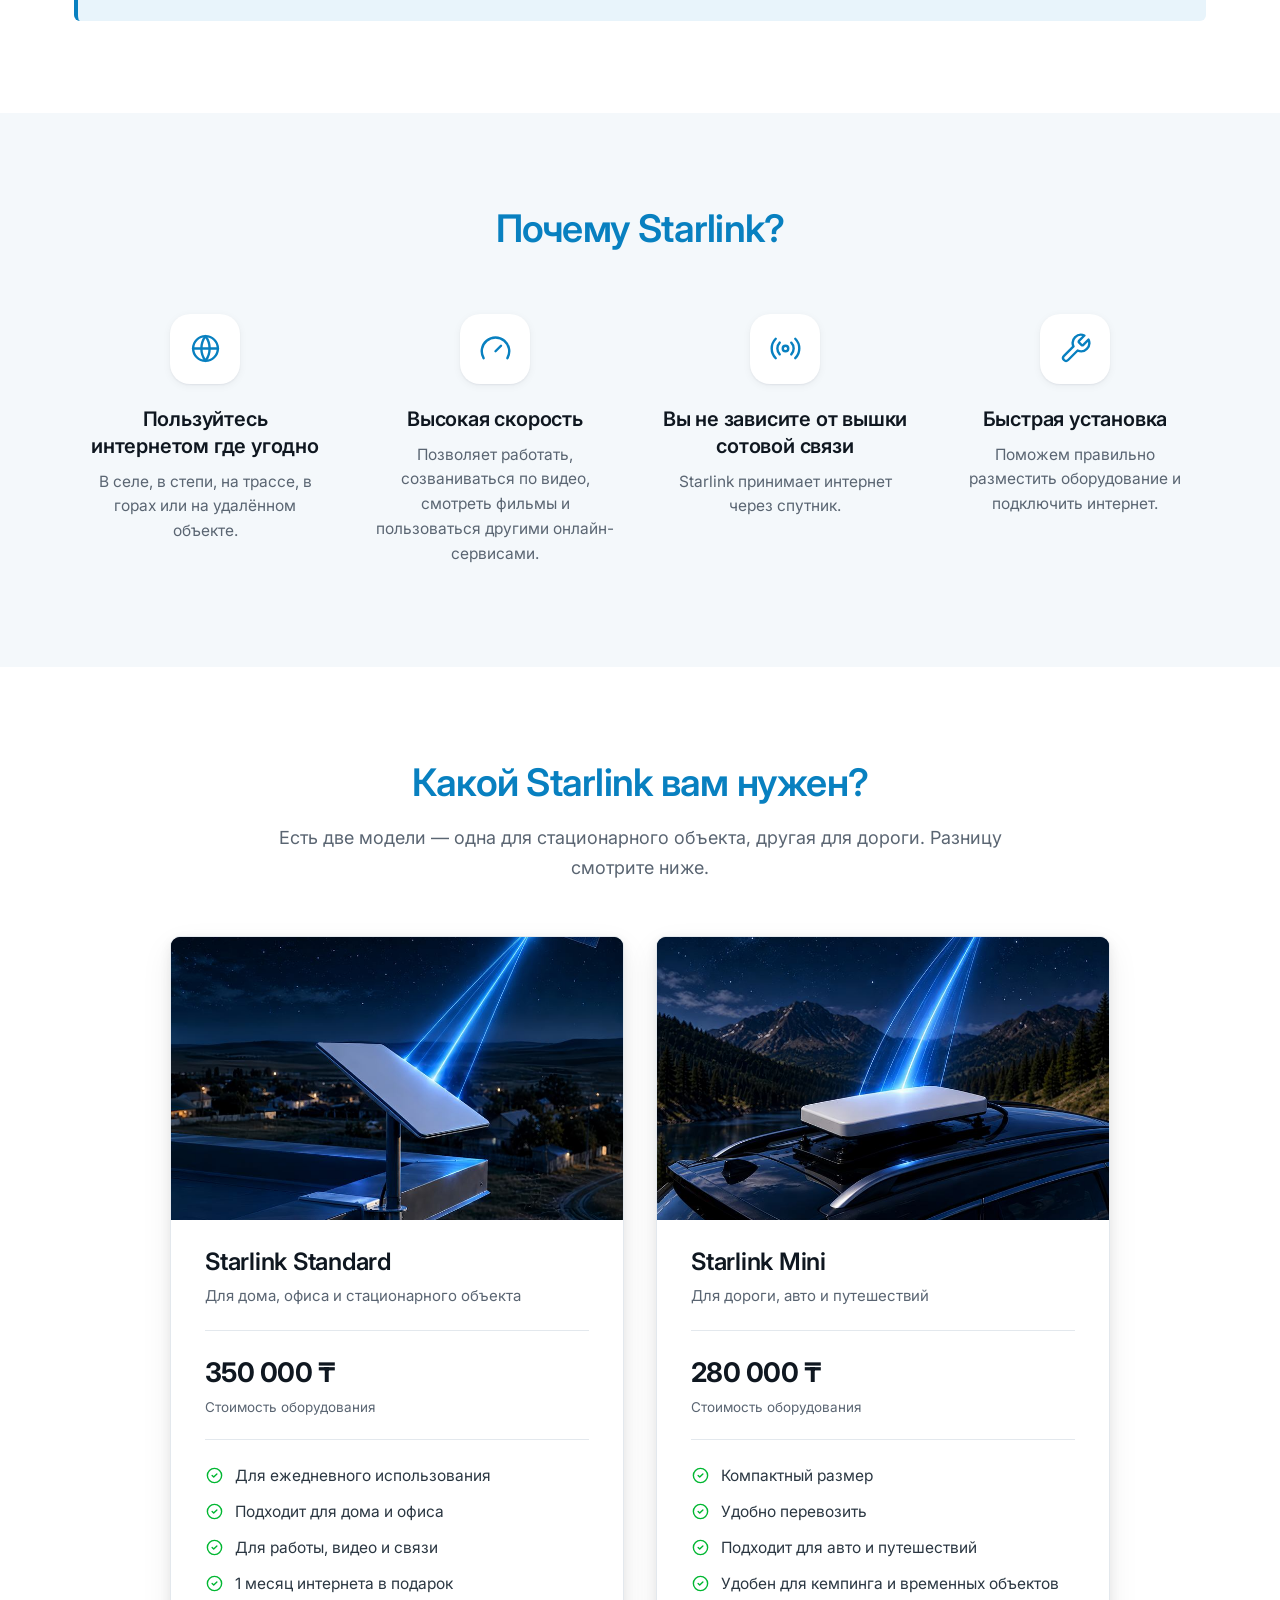
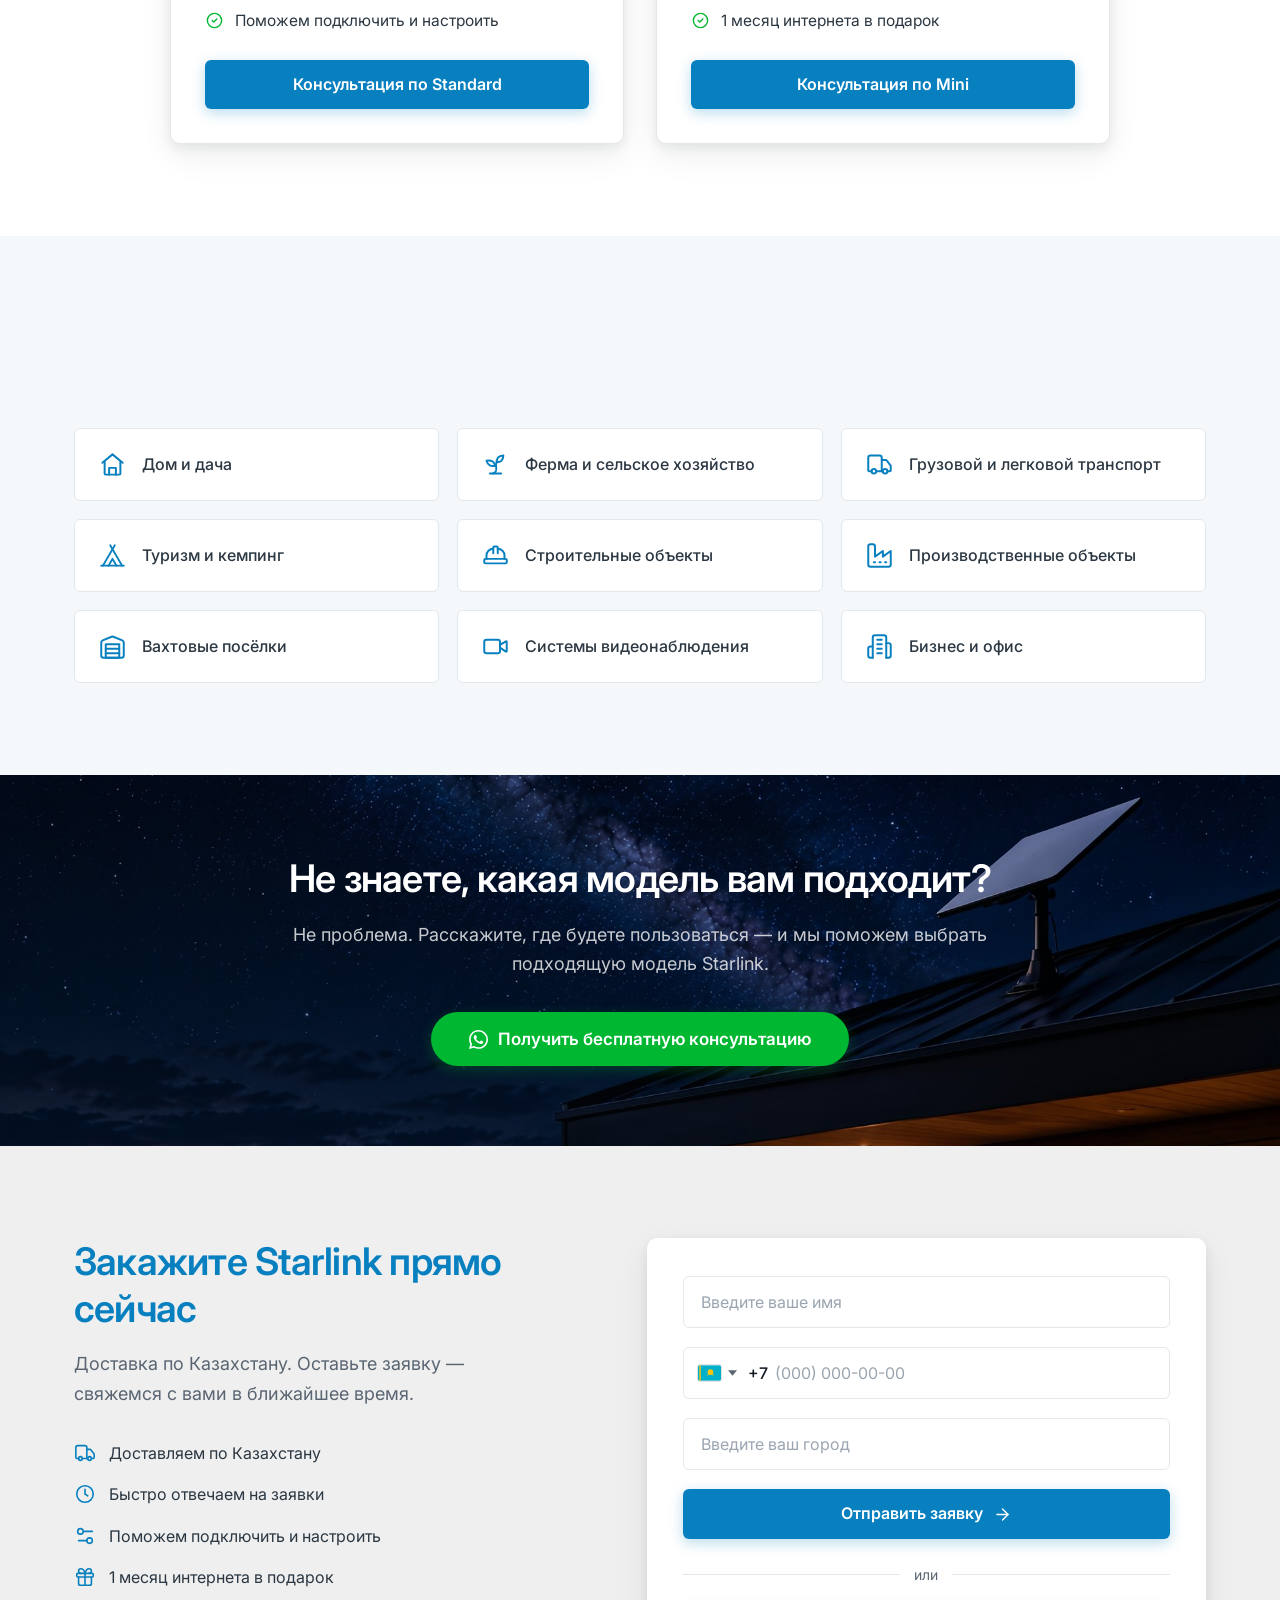
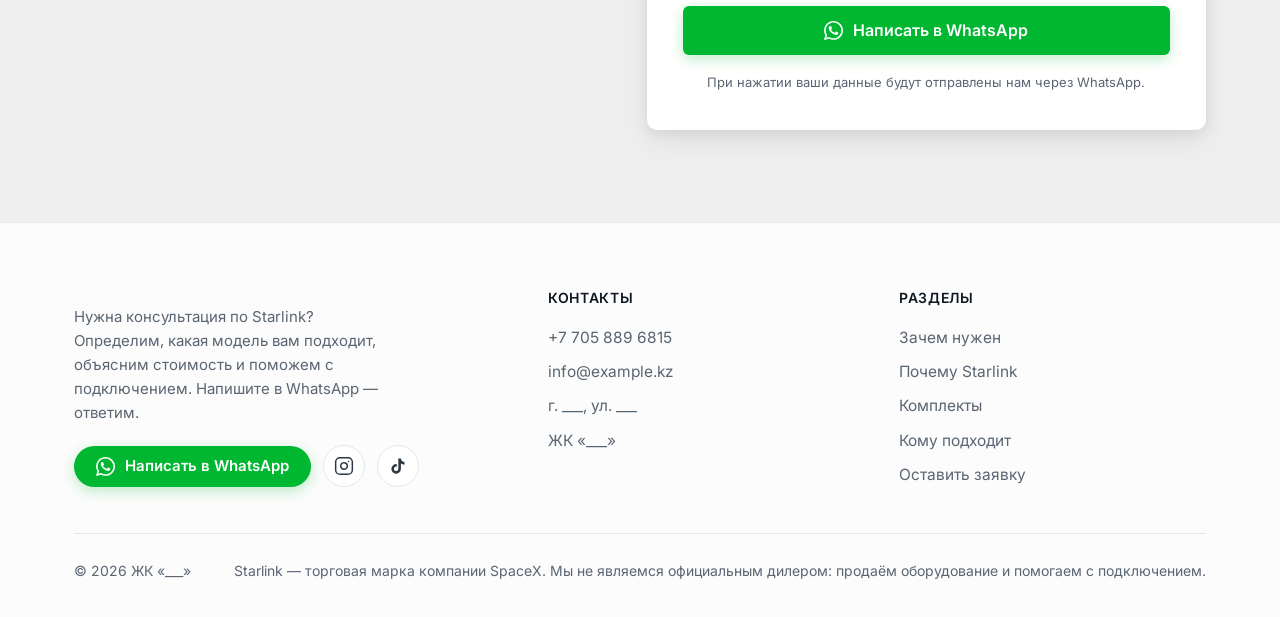
==== commit cf1901e5: "Плавающая кнопка заменена стопкой из трёх, размер уменьшен Было: одна кнопка WhatsApp 58px на дескто" ====
--- a/ru.html
+++ b/ru.html
@@ -459,9 +459,18 @@
   </div>
 </footer>
 
-<a class="wa-fab" href="#" data-wa="general" aria-label="Написать в WhatsApp">
-  <svg class="ico ico--fill" width="31" height="31"><use href="#i-wa"/></svg>
-</a>
+<!-- Плавающие кнопки связи. WhatsApp внизу — до него удобнее дотянуться большим пальцем -->
+<div class="fab">
+  <a class="fab__btn fab__btn--ig" data-social="instagram" href="#" aria-label="Instagram">
+    <svg class="ico"><use href="#i-instagram"/></svg>
+  </a>
+  <a class="fab__btn fab__btn--tt" data-social="tiktok" href="#" aria-label="TikTok">
+    <svg class="ico ico--fill"><use href="#i-tiktok"/></svg>
+  </a>
+  <a class="fab__btn fab__btn--wa" data-wa="general" href="#" aria-label="WhatsApp">
+    <svg class="ico ico--fill"><use href="#i-wa"/></svg>
+  </a>
+</div>
 
 <script src="assets/js/main.js"></script>
 </body>
--- a/assets/css/style.css
+++ b/assets/css/style.css
@@ -467,17 +467,29 @@
   font-size:14px; color:var(--muted);
 }
 
-/* --- 15. Плавающая кнопка WhatsApp ------------------------------------- */
-.wa-fab{
-  position:fixed; right:22px; bottom:22px; z-index:90;
-  display:grid; place-items:center; width:58px; height:58px;
-  background:var(--wa); color:#fff; border-radius:50%;
-  box-shadow:0 6px 22px rgba(0,183,49,.42);
+/* --- 15. Плавающие кнопки связи ----------------------------------------- */
+/* Стопка в правом нижнем углу. Кнопки намеренно небольшие: три штуки
+   в прежнем размере (58px) закрывали бы заметный кусок экрана. */
+.fab{
+  position:fixed; right:18px; bottom:18px; z-index:90;
+  display:flex; flex-direction:column; gap:10px;
+}
+.fab__btn{
+  position:relative; display:grid; place-items:center;
+  width:46px; height:46px; border-radius:50%; color:#fff;
+  box-shadow:0 4px 14px rgba(15,23,32,.22);
   transition:transform .2s ease, box-shadow .2s ease;
 }
-.wa-fab:hover{ transform:scale(1.07); box-shadow:0 8px 28px rgba(0,183,49,.55); }
-.wa-fab svg{ width:31px; height:31px; }
-.wa-fab::after{
+.fab__btn .ico{ width:23px; height:23px; }
+.fab__btn:hover{ transform:scale(1.08); }
+
+.fab__btn--wa{ background:var(--wa); box-shadow:0 4px 16px rgba(0,183,49,.40); }
+.fab__btn--ig{ background:linear-gradient(45deg,#f09433,#dc2743 45%,#bc1888); }
+.fab__btn--tt{ background:#111; }
+
+/* Пульсация только у WhatsApp: он основной способ связи, а три
+   пульсирующих круга рядом были бы навязчивыми */
+.fab__btn--wa::after{
   content:""; position:absolute; inset:0; border-radius:50%;
   border:2px solid var(--wa); animation:ping 2.4s cubic-bezier(0,0,.2,1) infinite;
 }
@@ -635,7 +647,10 @@
      (grid-column:1/-1 задан выше, в правиле для 900px). */
   .foot__grid{ grid-template-columns:1fr 1fr; gap:30px 20px; }
   .foot__bot{ flex-direction:column; }
-  .wa-fab{ right:16px; bottom:16px; width:54px; height:54px; }
+  /* на телефоне стопка ещё компактнее — экран узкий, места мало */
+  .fab{ right:14px; bottom:14px; gap:8px; }
+  .fab__btn{ width:42px; height:42px; }
+  .fab__btn .ico{ width:21px; height:21px; }
   /* Кнопки на всю ширину. У .btn стоит white-space:nowrap, и длинная подпись
      («Получить бесплатную консультацию» — 421px против 339px доступных)
      вылезала за пределы кнопки. Разрешаем перенос и ужимаем боковые поля:
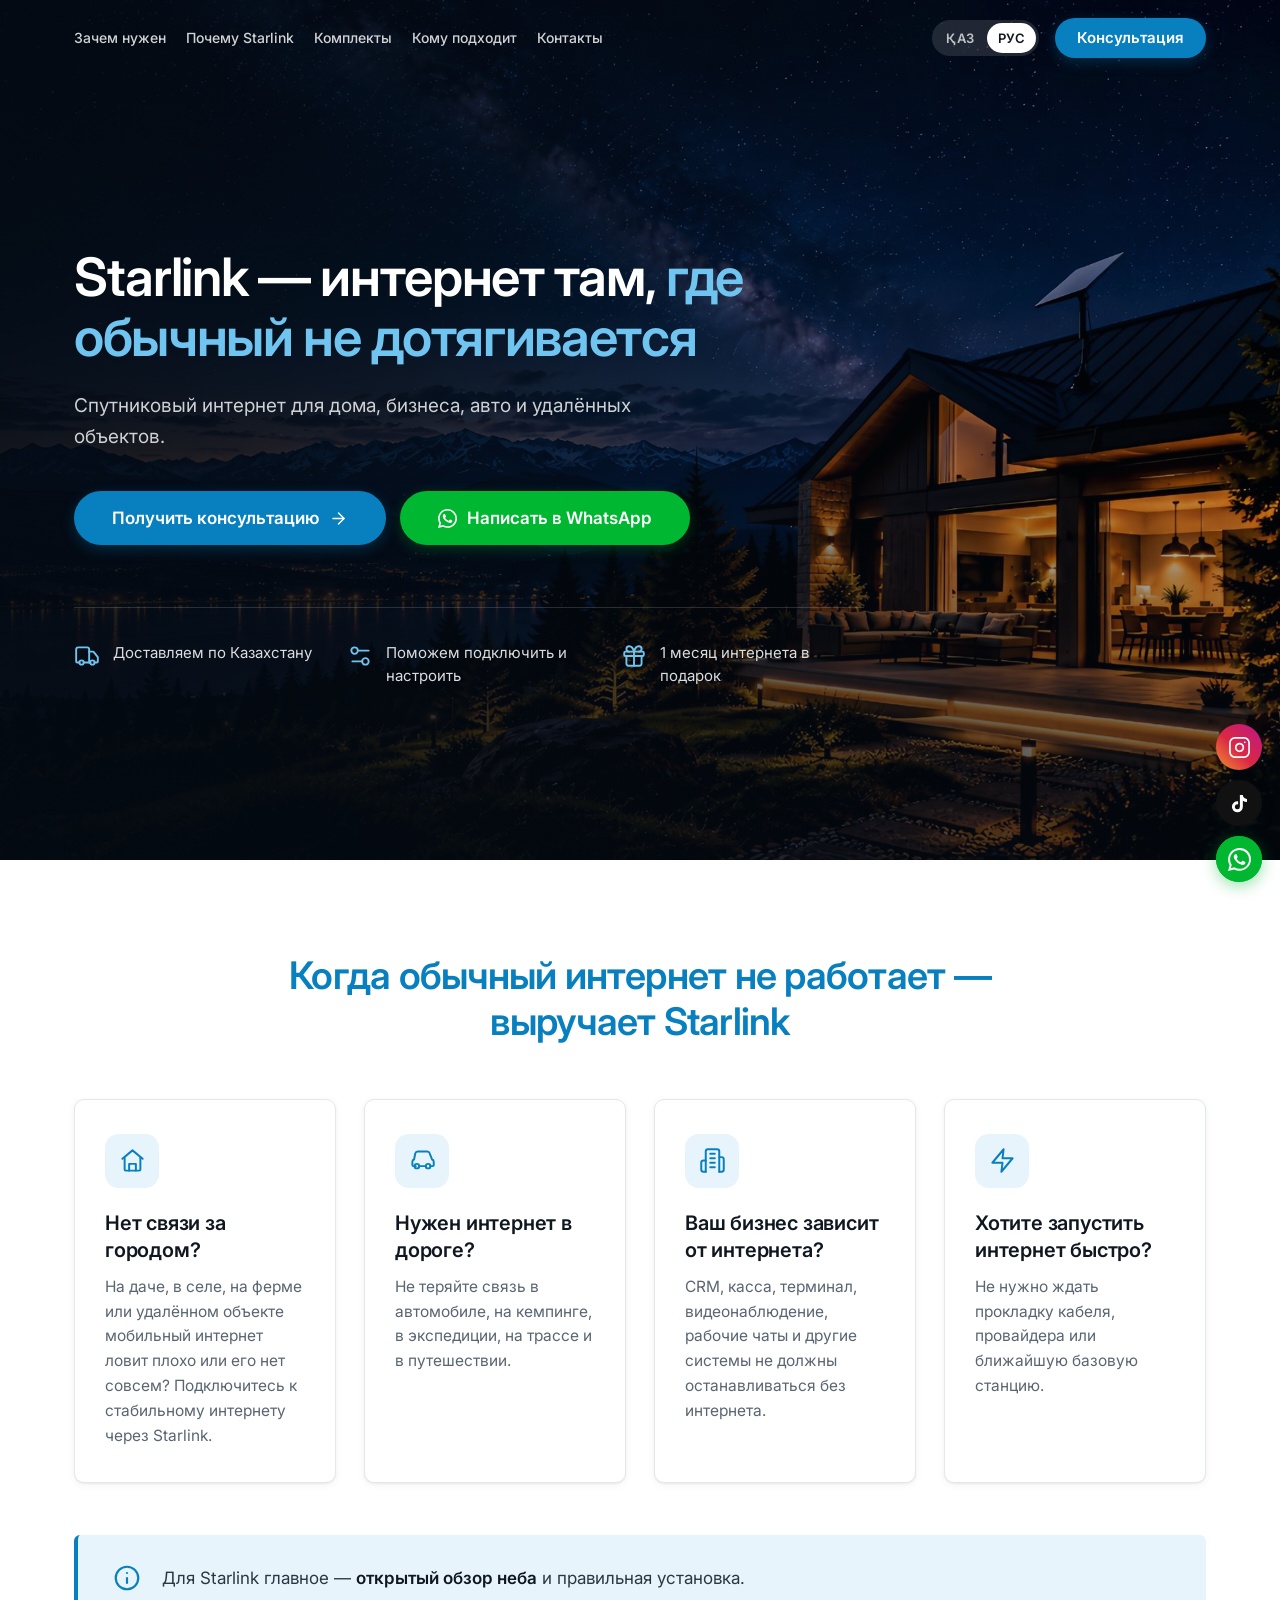
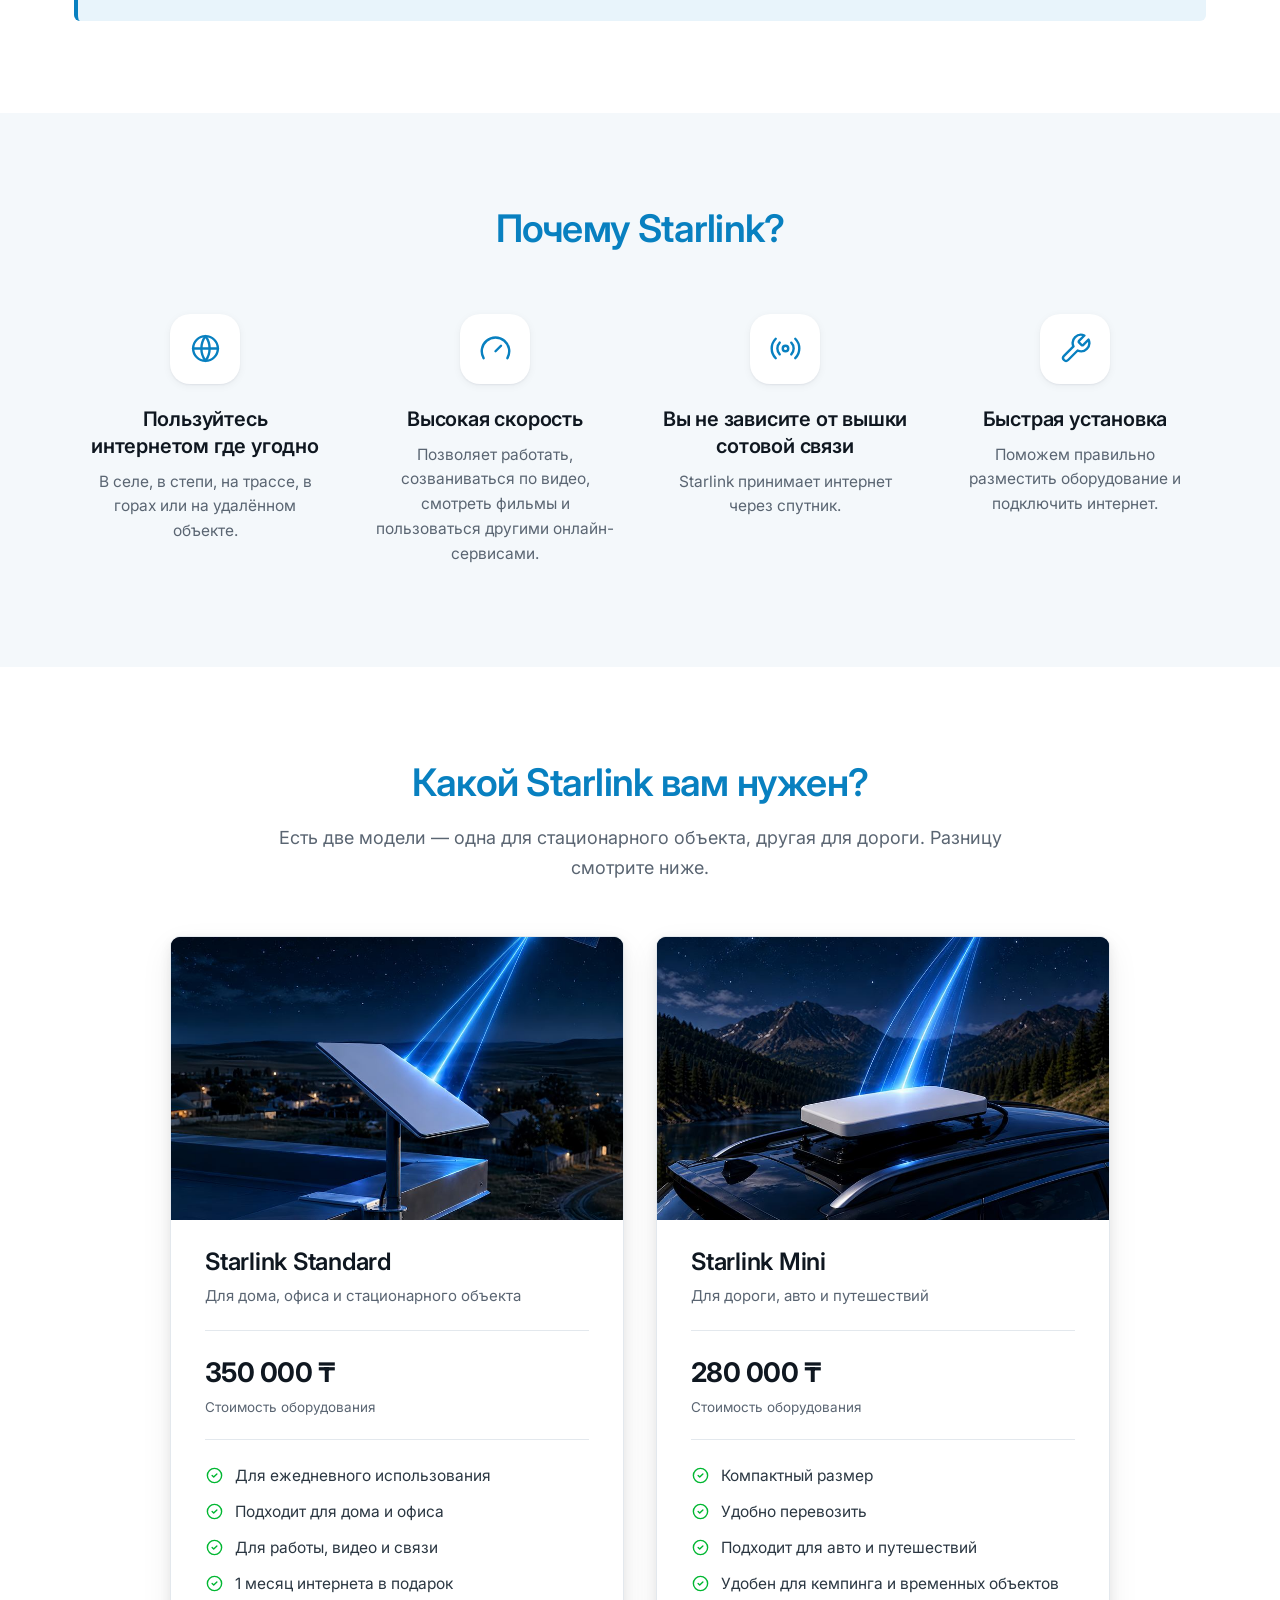
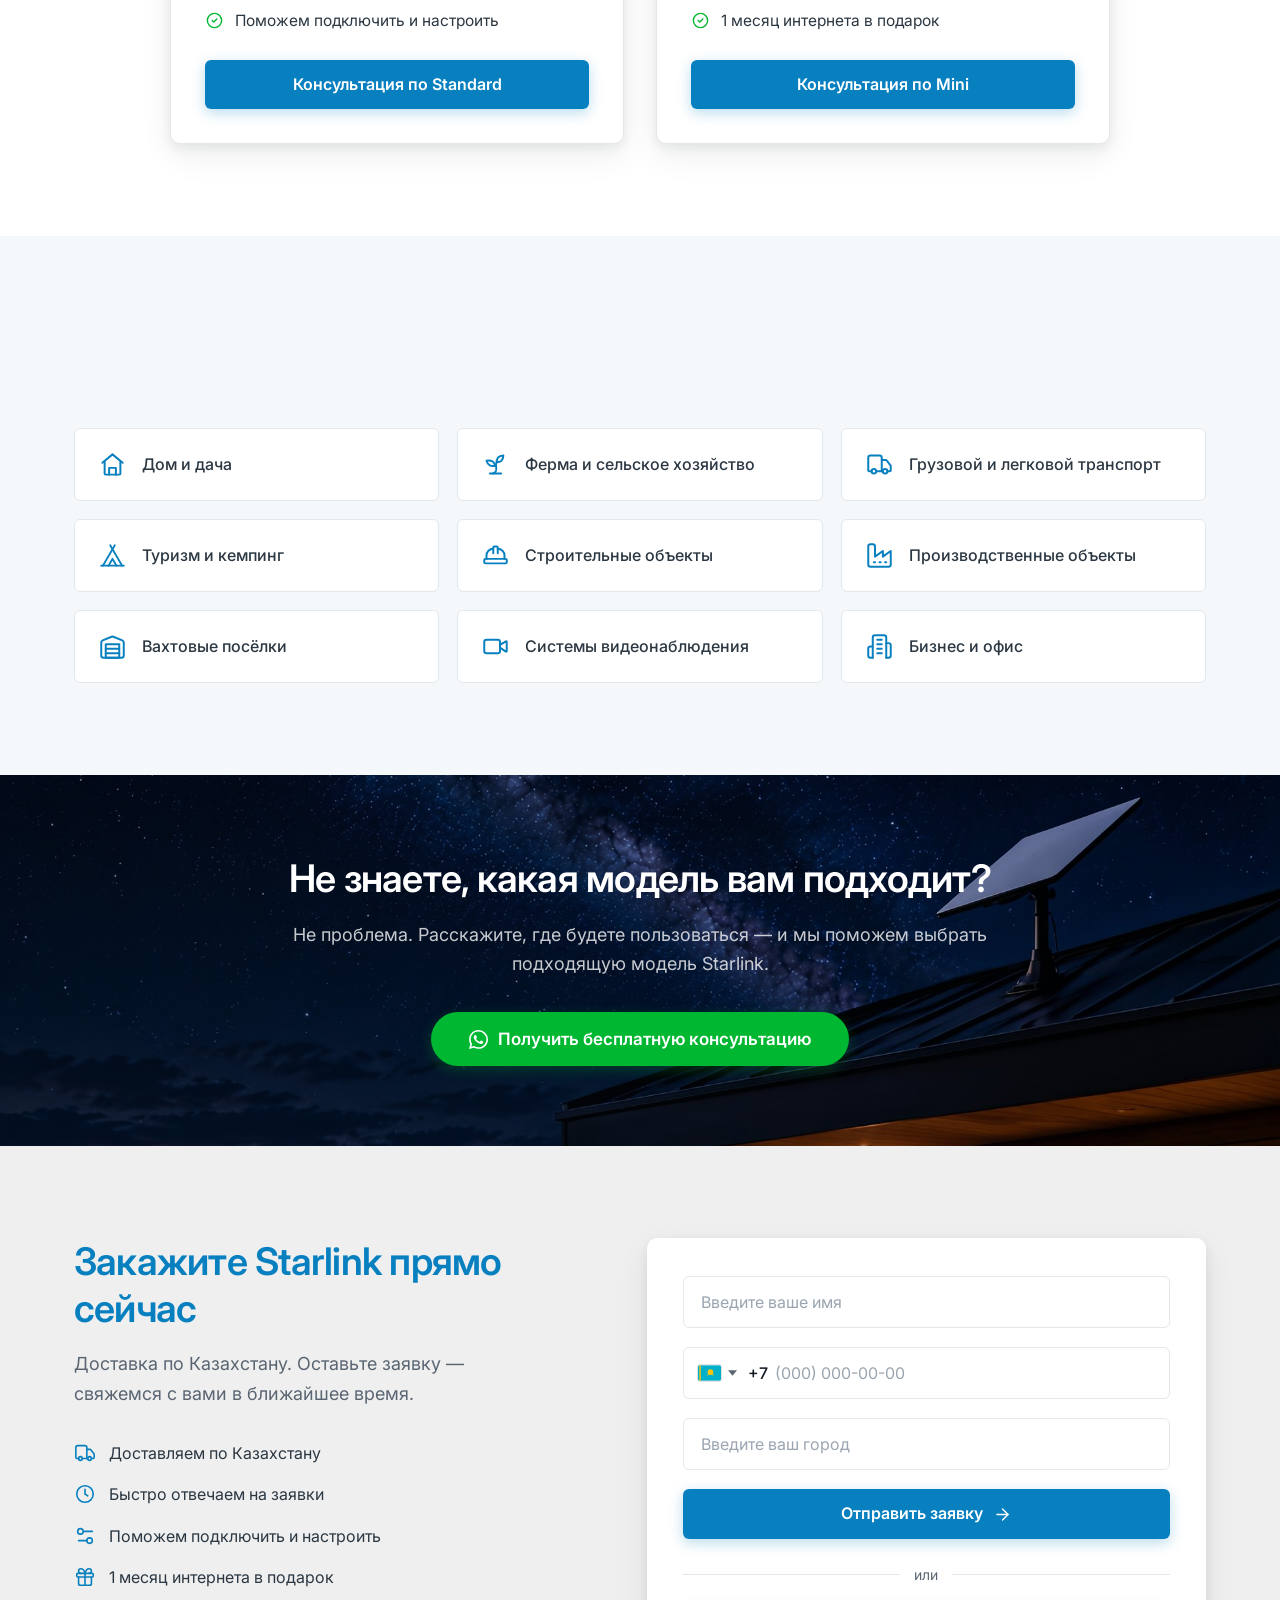
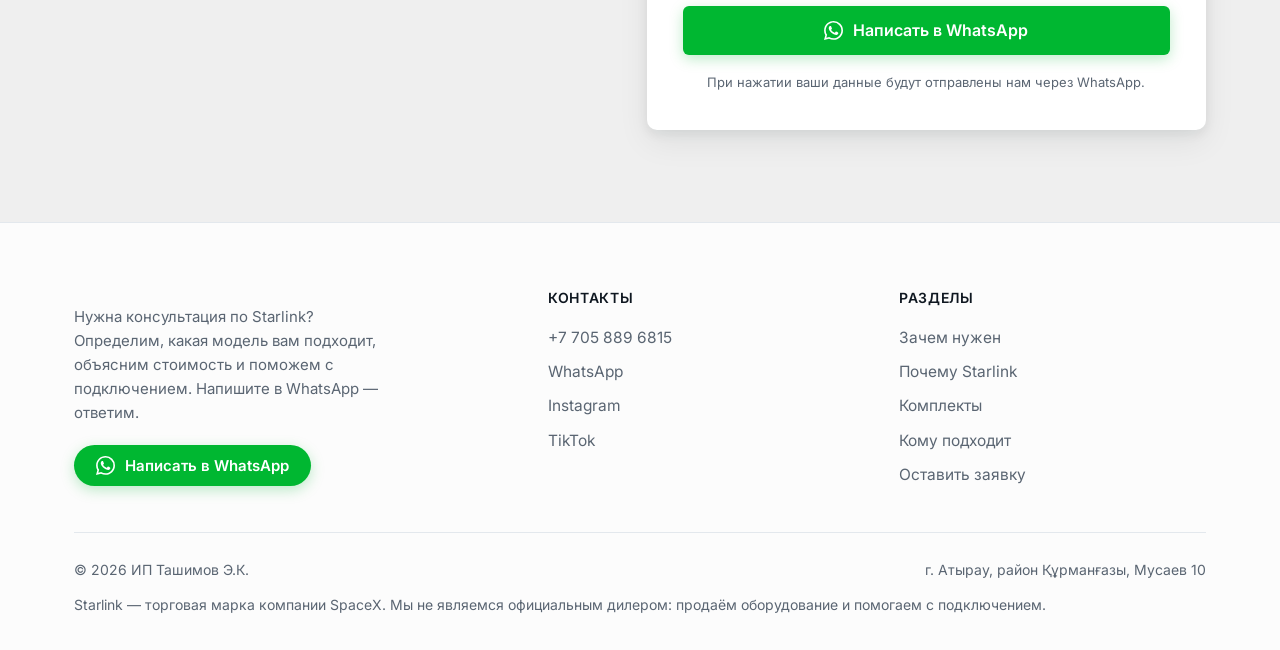
==== commit c3355923: "Убрана почта, адрес перенесён в нижнюю полосу подвала Почта удалена из подвала и из конфига вместе с" ====
--- a/ru.html
+++ b/ru.html
@@ -420,12 +420,6 @@
             <svg class="ico ico--fill" width="18" height="18"><use href="#i-wa"/></svg>
             Написать в WhatsApp
           </a>
-          <a class="social social--ig" data-social="instagram" href="#" aria-label="Instagram">
-            <svg class="ico"><use href="#i-instagram"/></svg>
-          </a>
-          <a class="social social--tt" data-social="tiktok" href="#" aria-label="TikTok">
-            <svg class="ico ico--fill"><use href="#i-tiktok"/></svg>
-          </a>
         </div>
       </div>
 
@@ -433,9 +427,9 @@
         <h4>Контакты</h4>
         <ul>
           <li><a href="#" data-tel data-contact="phone">+7 705 889 6815</a></li>
-          <li><a href="#" data-mail>info@example.kz</a></li>
-          <li data-contact="address">___ қаласы, ___ көшесі</li>
-          <li data-contact="company">ЖК «___»</li>
+          <li><a href="#" data-wa="general">WhatsApp</a></li>
+          <li><a href="#" data-social="instagram">Instagram</a></li>
+          <li><a href="#" data-social="tiktok">TikTok</a></li>
         </ul>
       </div>
 
@@ -454,6 +448,7 @@
 
     <div class="foot__bot">
       <span>© <span data-year>2026</span> <span data-contact="company">ЖК «___»</span></span>
+      <span data-contact="address"></span>
       <span>Starlink — торговая марка компании SpaceX. Мы не являемся официальным дилером: продаём оборудование и помогаем с подключением.</span>
     </div>
   </div>
--- a/assets/css/style.css
+++ b/assets/css/style.css
@@ -449,18 +449,8 @@
 .foot li a:hover{ color:var(--blue); }
 .foot__acts{ display:flex; flex-wrap:wrap; align-items:center; gap:12px; margin-top:20px; }
 
-/* Соцсети — круглые иконки рядом с кнопкой WhatsApp.
-   При наведении заливаются фирменным цветом самой сети. */
-.social{
-  display:grid; place-items:center; flex:none; width:42px; height:42px;
-  color:var(--ink-soft); background:#fff;
-  border:1px solid var(--line); border-radius:50%;
-  transition:color .18s ease, background .18s ease, border-color .18s ease, transform .18s ease;
-}
-.social .ico{ width:20px; height:20px; }
-.social:hover{ color:#fff; border-color:transparent; transform:translateY(-2px); }
-.social--ig:hover{ background:linear-gradient(45deg,#f09433,#dc2743 45%,#bc1888); }
-.social--tt:hover{ background:#111; }
+/* Соцсети в подвале — текстовыми ссылками в колонке контактов.
+   Иконками они висят в плавающей стопке, дублировать их здесь незачем. */
 .foot__bot{
   display:flex; flex-wrap:wrap; justify-content:space-between; gap:12px;
   margin-top:46px; padding-top:26px; border-top:1px solid var(--line);
